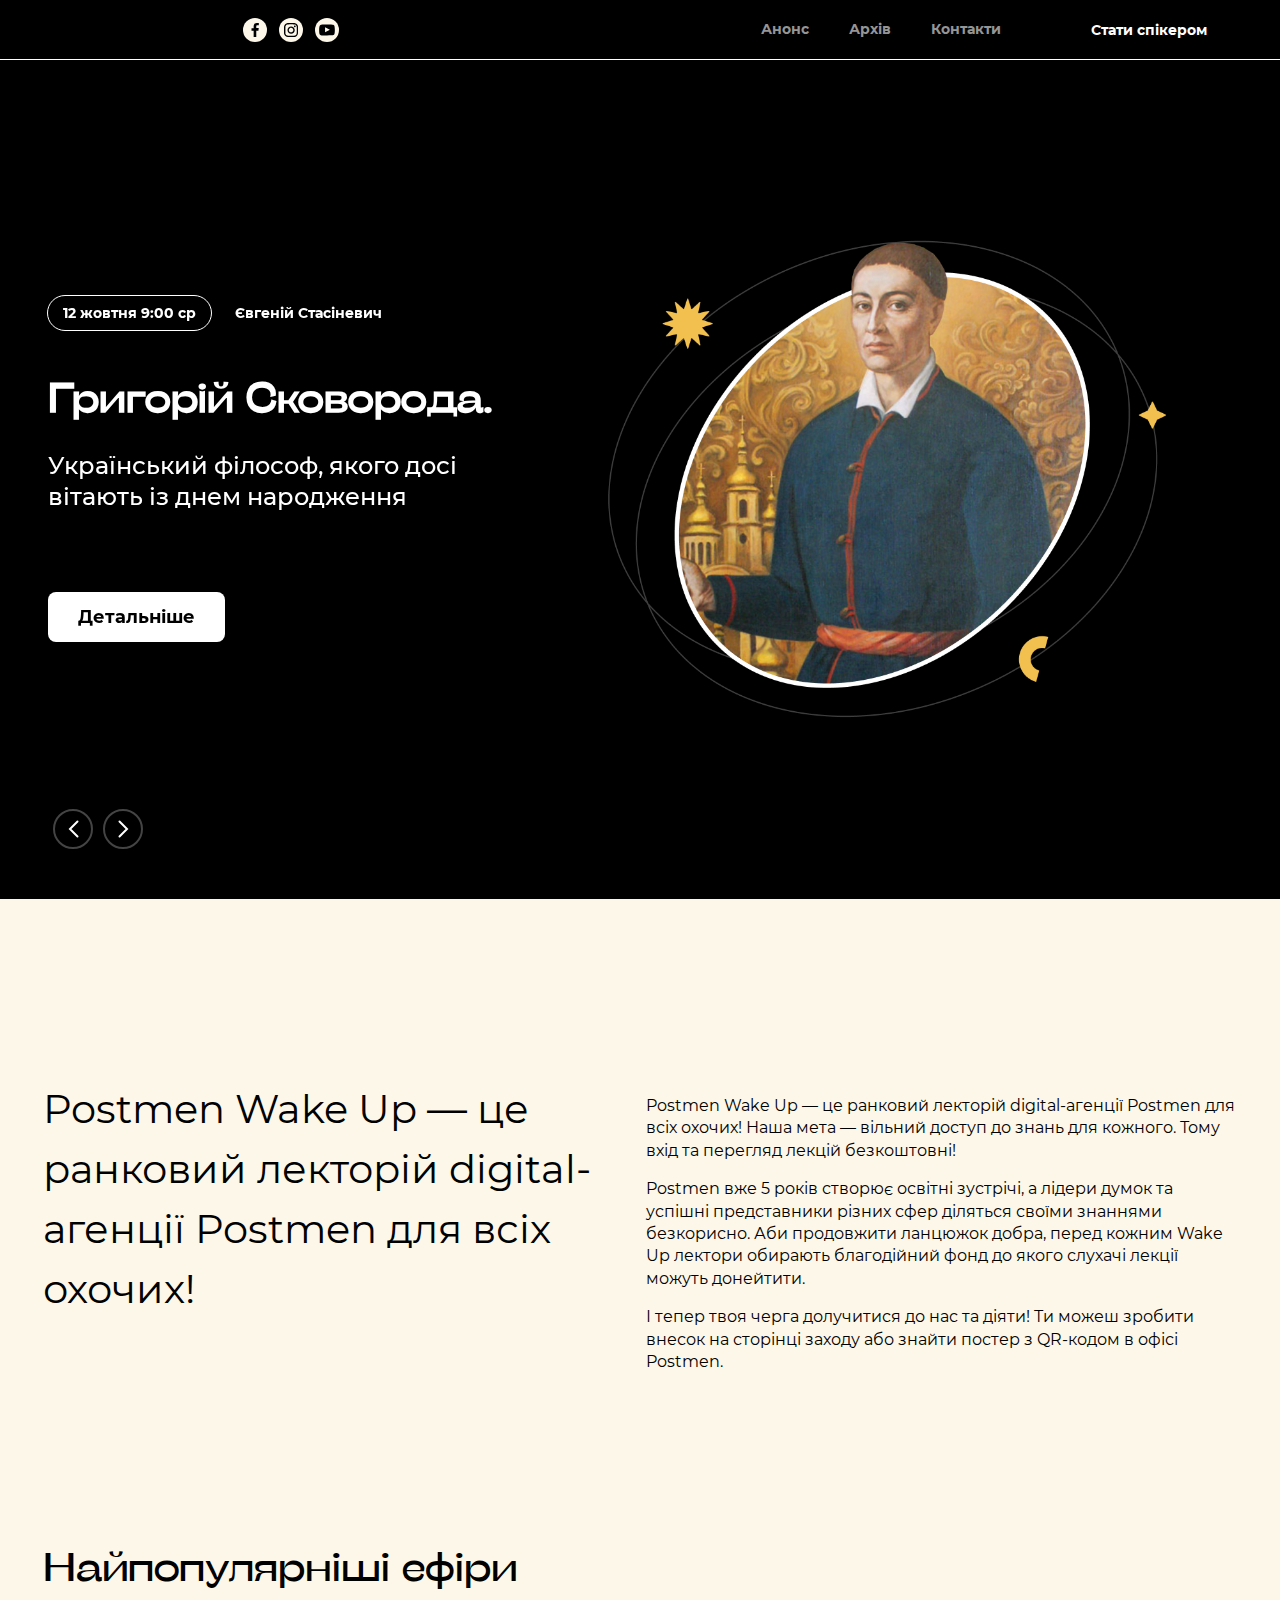
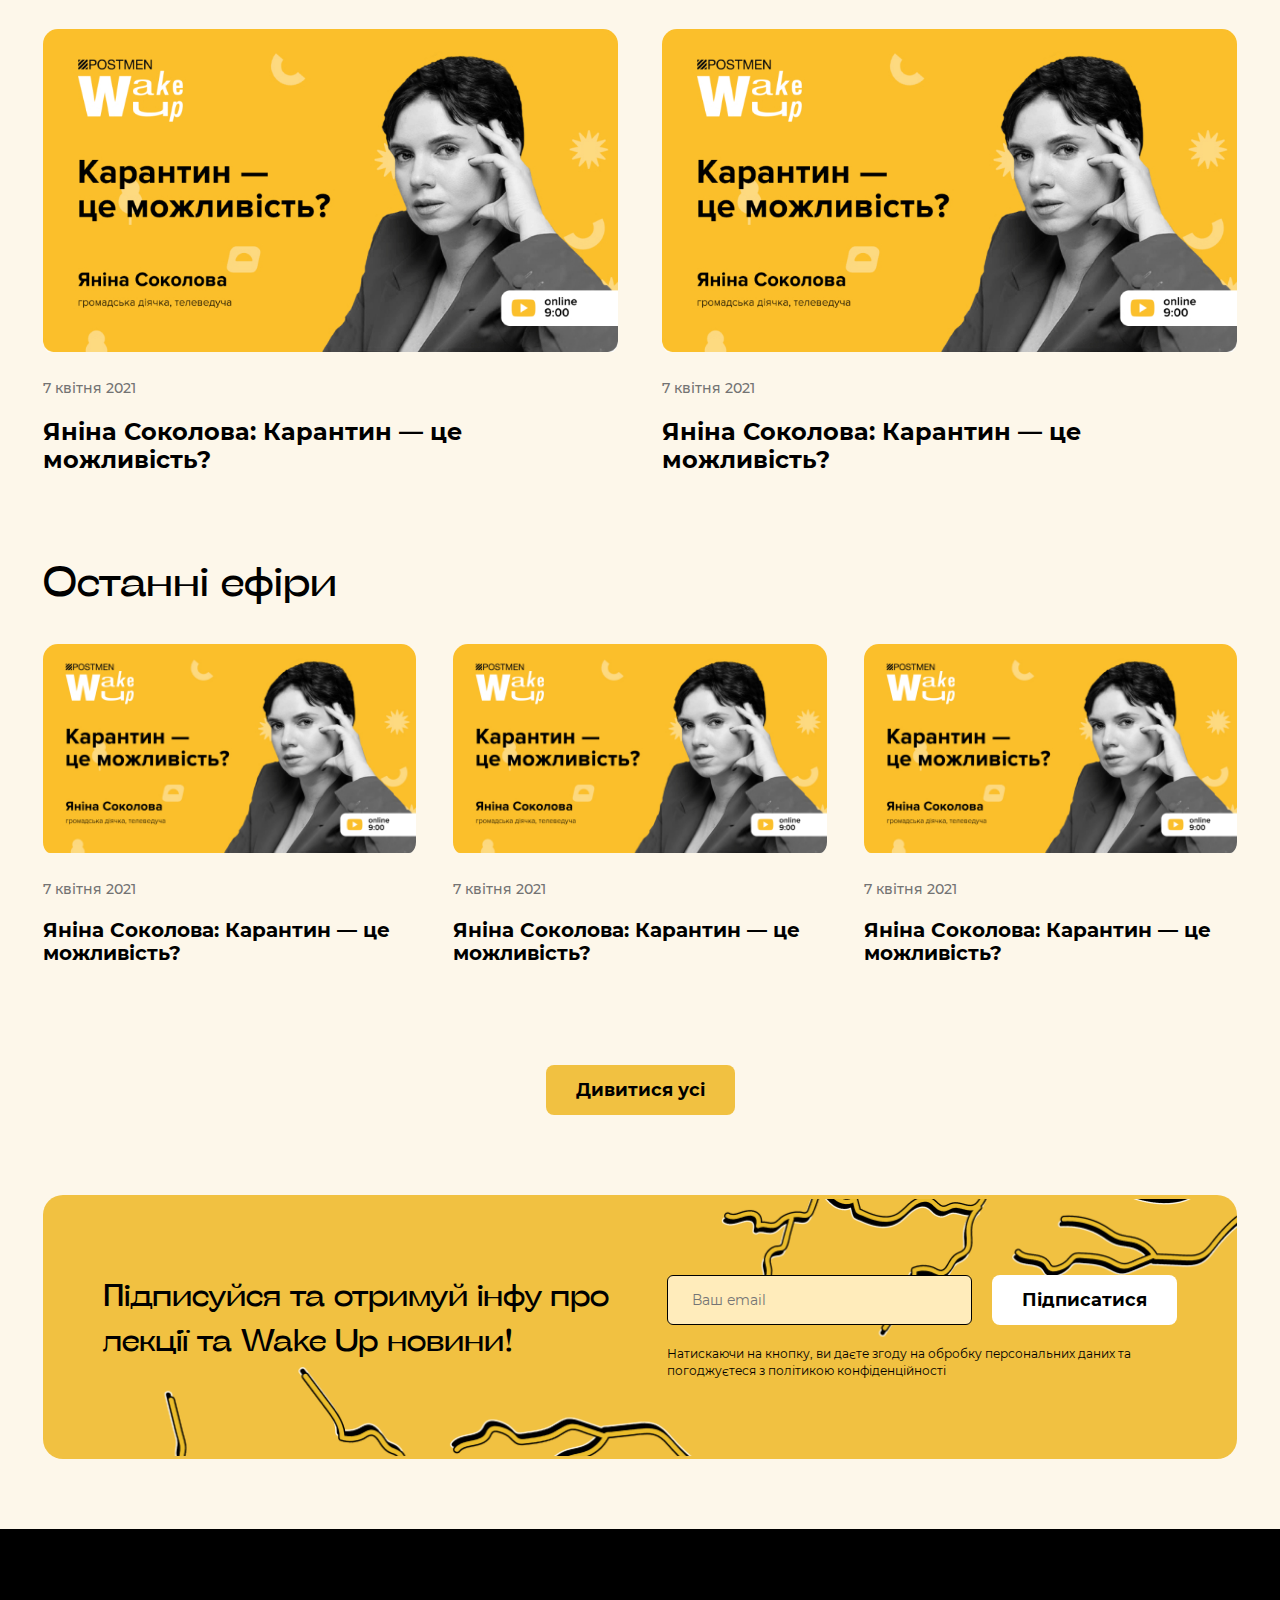
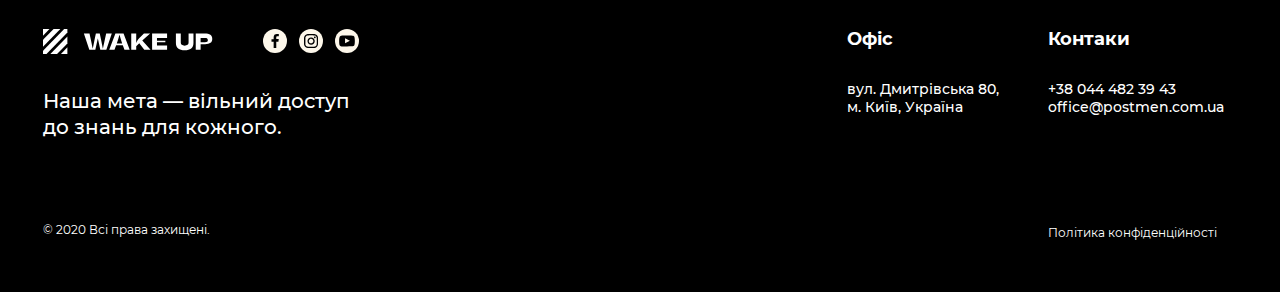
==== index.html @ 2863bb9a "old version" ====
<!DOCTYPE html>
<html lang="uk">
<head>
    <meta charset="UTF-8">
    <title>Wake Up</title>
    <meta name="viewport" content="width=device-width, initial-scale=1">
    <link rel="icon" type="image/x-icon" href="images/favicon.svg">
    <link rel="stylesheet" type="text/css" href="style/styles.css">
</head>
<body>

<header class="header">
    <div class="container u-height-100">
        <div class="row u-height-100">
            <div class="col-6 d-flex u-height-100 align-items-center">
                <a href="index.html" class="brand-name">
                    <img src="images/logo-dark.svg" alt="Logo">
                </a>
                <div class="social d-xl-flex d-none">
                    <a href="" class="social_link">
                        <svg width="8" height="14" viewBox="0 0 8 14" fill="none" xmlns="http://www.w3.org/2000/svg">
                            <path fill-rule="evenodd" clip-rule="evenodd" d="M6.33481 2.33935H7.81367V0.0717564C7.58064 0.0717564 7.33864 0.0179791 7.09664 5.34113e-05H5.76118C5.08882 -0.00378772 4.43161 0.199636 3.87899 0.582638C3.57296 0.80424 3.31453 1.08501 3.11901 1.40832C2.92348 1.73163 2.79484 2.0909 2.74071 2.46483C2.69017 2.78509 2.6632 3.10862 2.66004 3.43282V5.14472H0.5V7.66328H2.65108V14H5.27719V7.65431H7.41931L7.75093 5.11783H5.25926V3.32527C5.30408 2.58135 5.74326 2.35728 6.33481 2.33935Z" fill="white"/>
                        </svg>
                    </a>
                    <a href="" class="social_link">
                        <svg width="14" height="14" viewBox="0 0 14 14" fill="none" xmlns="http://www.w3.org/2000/svg">
                            <path d="M3.72717 0H10.4258C10.5747 0.0744292 10.7979 0.0744291 10.9468 0.148858C11.6 0.254722 12.2108 0.540668 12.7104 0.97456C13.21 1.40845 13.5787 1.97309 13.7751 2.60502C13.885 2.96918 13.9598 3.34304 13.9984 3.72146V10.2712C13.892 11.1013 13.5855 11.8931 13.1053 12.5785C12.6933 13.0559 12.1768 13.4318 11.5959 13.677C11.015 13.9223 10.3854 14.0303 9.75594 13.9927H4.17375C3.17755 14.041 2.19806 13.7234 1.41987 13.0995C0.946647 12.6907 0.573204 12.179 0.328099 11.6037C0.082994 11.0283 -0.02728 10.4045 0.00571072 9.78V4.56995C-0.00658486 4.19626 0.0183477 3.82227 0.0801399 3.45352C0.155298 2.69046 0.469041 1.9705 0.976781 1.39595C1.48452 0.821402 2.16043 0.421494 2.90845 0.253059L3.72717 0ZM1.41987 7.07077V9.97351C1.38813 10.3432 1.43758 10.7153 1.56476 11.0638C1.69193 11.4123 1.89375 11.7288 2.15609 11.9912C2.41843 12.2535 2.73494 12.4553 3.08347 12.5825C3.43199 12.7097 3.8041 12.7591 4.17375 12.7274C6.10891 12.8018 8.04406 12.8018 9.97922 12.7274C11.6911 12.7274 12.6587 11.6854 12.7331 9.97351C12.8075 8.03835 12.8075 6.1032 12.7331 4.16804C12.7524 3.80131 12.6944 3.43463 12.5628 3.09178C12.4312 2.74893 12.229 2.43756 11.9694 2.17789C11.7097 1.91822 11.3983 1.71604 11.0555 1.58447C10.7126 1.4529 10.3459 1.39487 9.97922 1.41416C8.04406 1.33973 6.10891 1.33973 4.17375 1.41416C3.8041 1.38242 3.43199 1.43187 3.08347 1.55905C2.73494 1.68622 2.41843 1.88804 2.15609 2.15038C1.89375 2.41272 1.69193 2.72923 1.56476 3.07776C1.43758 3.42628 1.38813 3.79839 1.41987 4.16804V7.07077Z" fill="white"/>
                            <path d="M3.45898 7.10016C3.46095 6.13351 3.84582 5.20701 4.52935 4.52349C5.21287 3.83996 6.13937 3.45509 7.10601 3.45312C8.0673 3.47217 8.98392 3.86252 9.66379 4.54238C10.3437 5.22225 10.734 6.13887 10.753 7.10016C10.7511 8.0668 10.3662 8.9933 9.68268 9.67682C8.99916 10.3603 8.07266 10.7452 7.10601 10.7472C6.14473 10.7281 5.22811 10.3378 4.54824 9.65793C3.86838 8.97806 3.47803 8.06144 3.45898 7.10016ZM7.10601 4.79285C6.65395 4.7855 6.20998 4.9133 5.83102 5.15989C5.45206 5.40647 5.15535 5.7606 4.97894 6.17689C4.80253 6.59318 4.75444 7.05266 4.84085 7.49646C4.92725 7.94025 5.1442 8.34814 5.4639 8.66784C5.78361 8.98754 6.19149 9.20449 6.63528 9.29089C7.07908 9.3773 7.53856 9.32921 7.95485 9.1528C8.37114 8.97639 8.72527 8.67969 8.97185 8.30072C9.21844 7.92176 9.34624 7.47779 9.33889 7.02573C9.33889 6.43353 9.10364 5.86559 8.6849 5.44684C8.26615 5.0281 7.69821 4.79285 7.10601 4.79285Z" fill="white"/>
                            <path d="M9.93461 3.30457C9.93046 3.18616 9.95071 3.06816 9.99413 2.95792C10.0375 2.84768 10.1032 2.74755 10.187 2.66377C10.2707 2.57999 10.3709 2.51435 10.4811 2.47093C10.5914 2.42752 10.7094 2.40726 10.8278 2.41142C11.0595 2.42709 11.2777 2.52623 11.4419 2.69045C11.6061 2.85467 11.7052 3.07285 11.7209 3.30457C11.7209 3.54145 11.6268 3.76863 11.4593 3.93612C11.2918 4.10362 11.0646 4.19772 10.8278 4.19772C10.5909 4.19772 10.3637 4.10362 10.1962 3.93612C10.0287 3.76863 9.93461 3.54145 9.93461 3.30457Z" fill="white"/>
                        </svg>
                    </a>
                    <a href="" class="social_link">
                        <svg width="16" height="12" viewBox="0 0 16 12" fill="none" xmlns="http://www.w3.org/2000/svg">
                            <path fill-rule="evenodd" clip-rule="evenodd" d="M1.75881 11.1748C1.47894 11.09 1.22357 10.9391 1.01426 10.7349C0.804945 10.5306 0.647835 10.279 0.556183 10.0013C0.0324556 8.56591 -0.122723 2.57215 0.885936 1.38891C1.22164 1.004 1.6956 0.767014 2.20495 0.729402C4.91088 0.438442 13.2711 0.477237 14.2313 0.826389C14.5013 0.914002 14.7481 1.0616 14.953 1.25811C15.1579 1.45463 15.3157 1.69497 15.4145 1.96113C15.9867 3.44502 16.0061 8.83747 15.3369 10.2632C15.1594 10.6343 14.8622 10.9349 14.4931 11.1167C13.4845 11.621 3.09723 11.6113 1.75881 11.1748ZM6.05532 8.36224L10.9046 5.84059L6.05532 3.29954V8.36224Z" fill="white"/>
                        </svg>
                    </a>
                </div>
            </div>
            <div class="col-6 d-flex justify-content-end u-height-100 align-items-center">
                <nav class="header-navigation d-xl-flex d-none">
                    <a class="header-navigation_link" href="announcement.html">Анонс</a>
                    <a class="header-navigation_link" href="archive.html">Архів</a>
                    <a class="header-navigation_link" href="contacts.html">Контакти</a>
                </nav>
                <button type="button" class="burger-button d-xl-none">
                    <span></span>
                    <span></span>
                    <span></span>
                </button>

                <button class="header-button button is-dark is-small" type="button">Стати спікером</button>
            </div>
        </div>
    </div>


    <div class="burger">
        <div class="burger-menu">
            <nav class="burger-nav">
                <a class="burger-nav-item" href="">Про проєкт</a>
                <a class="burger-nav-item" href="announcement.html">Анонс</a>
                <a class="burger-nav-item" href="archive.html">Архів</a>
                <a class="burger-nav-item" href="contacts.html">Контакти</a>
            </nav>
            <div class="social">
                <a href="" class="social_link">
                    <svg width="8" height="14" viewBox="0 0 8 14" fill="none" xmlns="http://www.w3.org/2000/svg">
                        <path fill-rule="evenodd" clip-rule="evenodd" d="M6.33481 2.33935H7.81367V0.0717564C7.58064 0.0717564 7.33864 0.0179791 7.09664 5.34113e-05H5.76118C5.08882 -0.00378772 4.43161 0.199636 3.87899 0.582638C3.57296 0.80424 3.31453 1.08501 3.11901 1.40832C2.92348 1.73163 2.79484 2.0909 2.74071 2.46483C2.69017 2.78509 2.6632 3.10862 2.66004 3.43282V5.14472H0.5V7.66328H2.65108V14H5.27719V7.65431H7.41931L7.75093 5.11783H5.25926V3.32527C5.30408 2.58135 5.74326 2.35728 6.33481 2.33935Z" fill="white"/>
                    </svg>
                </a>
                <a href="" class="social_link">
                    <svg width="14" height="14" viewBox="0 0 14 14" fill="none" xmlns="http://www.w3.org/2000/svg">
                        <path d="M3.72717 0H10.4258C10.5747 0.0744292 10.7979 0.0744291 10.9468 0.148858C11.6 0.254722 12.2108 0.540668 12.7104 0.97456C13.21 1.40845 13.5787 1.97309 13.7751 2.60502C13.885 2.96918 13.9598 3.34304 13.9984 3.72146V10.2712C13.892 11.1013 13.5855 11.8931 13.1053 12.5785C12.6933 13.0559 12.1768 13.4318 11.5959 13.677C11.015 13.9223 10.3854 14.0303 9.75594 13.9927H4.17375C3.17755 14.041 2.19806 13.7234 1.41987 13.0995C0.946647 12.6907 0.573204 12.179 0.328099 11.6037C0.082994 11.0283 -0.02728 10.4045 0.00571072 9.78V4.56995C-0.00658486 4.19626 0.0183477 3.82227 0.0801399 3.45352C0.155298 2.69046 0.469041 1.9705 0.976781 1.39595C1.48452 0.821402 2.16043 0.421494 2.90845 0.253059L3.72717 0ZM1.41987 7.07077V9.97351C1.38813 10.3432 1.43758 10.7153 1.56476 11.0638C1.69193 11.4123 1.89375 11.7288 2.15609 11.9912C2.41843 12.2535 2.73494 12.4553 3.08347 12.5825C3.43199 12.7097 3.8041 12.7591 4.17375 12.7274C6.10891 12.8018 8.04406 12.8018 9.97922 12.7274C11.6911 12.7274 12.6587 11.6854 12.7331 9.97351C12.8075 8.03835 12.8075 6.1032 12.7331 4.16804C12.7524 3.80131 12.6944 3.43463 12.5628 3.09178C12.4312 2.74893 12.229 2.43756 11.9694 2.17789C11.7097 1.91822 11.3983 1.71604 11.0555 1.58447C10.7126 1.4529 10.3459 1.39487 9.97922 1.41416C8.04406 1.33973 6.10891 1.33973 4.17375 1.41416C3.8041 1.38242 3.43199 1.43187 3.08347 1.55905C2.73494 1.68622 2.41843 1.88804 2.15609 2.15038C1.89375 2.41272 1.69193 2.72923 1.56476 3.07776C1.43758 3.42628 1.38813 3.79839 1.41987 4.16804V7.07077Z" fill="white"/>
                        <path d="M3.45898 7.10016C3.46095 6.13351 3.84582 5.20701 4.52935 4.52349C5.21287 3.83996 6.13937 3.45509 7.10601 3.45312C8.0673 3.47217 8.98392 3.86252 9.66379 4.54238C10.3437 5.22225 10.734 6.13887 10.753 7.10016C10.7511 8.0668 10.3662 8.9933 9.68268 9.67682C8.99916 10.3603 8.07266 10.7452 7.10601 10.7472C6.14473 10.7281 5.22811 10.3378 4.54824 9.65793C3.86838 8.97806 3.47803 8.06144 3.45898 7.10016ZM7.10601 4.79285C6.65395 4.7855 6.20998 4.9133 5.83102 5.15989C5.45206 5.40647 5.15535 5.7606 4.97894 6.17689C4.80253 6.59318 4.75444 7.05266 4.84085 7.49646C4.92725 7.94025 5.1442 8.34814 5.4639 8.66784C5.78361 8.98754 6.19149 9.20449 6.63528 9.29089C7.07908 9.3773 7.53856 9.32921 7.95485 9.1528C8.37114 8.97639 8.72527 8.67969 8.97185 8.30072C9.21844 7.92176 9.34624 7.47779 9.33889 7.02573C9.33889 6.43353 9.10364 5.86559 8.6849 5.44684C8.26615 5.0281 7.69821 4.79285 7.10601 4.79285Z" fill="white"/>
                        <path d="M9.93461 3.30457C9.93046 3.18616 9.95071 3.06816 9.99413 2.95792C10.0375 2.84768 10.1032 2.74755 10.187 2.66377C10.2707 2.57999 10.3709 2.51435 10.4811 2.47093C10.5914 2.42752 10.7094 2.40726 10.8278 2.41142C11.0595 2.42709 11.2777 2.52623 11.4419 2.69045C11.6061 2.85467 11.7052 3.07285 11.7209 3.30457C11.7209 3.54145 11.6268 3.76863 11.4593 3.93612C11.2918 4.10362 11.0646 4.19772 10.8278 4.19772C10.5909 4.19772 10.3637 4.10362 10.1962 3.93612C10.0287 3.76863 9.93461 3.54145 9.93461 3.30457Z" fill="white"/>
                    </svg>
                </a>
                <a href="" class="social_link">
                    <svg width="16" height="12" viewBox="0 0 16 12" fill="none" xmlns="http://www.w3.org/2000/svg">
                        <path fill-rule="evenodd" clip-rule="evenodd" d="M1.75881 11.1748C1.47894 11.09 1.22357 10.9391 1.01426 10.7349C0.804945 10.5306 0.647835 10.279 0.556183 10.0013C0.0324556 8.56591 -0.122723 2.57215 0.885936 1.38891C1.22164 1.004 1.6956 0.767014 2.20495 0.729402C4.91088 0.438442 13.2711 0.477237 14.2313 0.826389C14.5013 0.914002 14.7481 1.0616 14.953 1.25811C15.1579 1.45463 15.3157 1.69497 15.4145 1.96113C15.9867 3.44502 16.0061 8.83747 15.3369 10.2632C15.1594 10.6343 14.8622 10.9349 14.4931 11.1167C13.4845 11.621 3.09723 11.6113 1.75881 11.1748ZM6.05532 8.36224L10.9046 5.84059L6.05532 3.29954V8.36224Z" fill="white"/>
                    </svg>
                </a>
            </div>
        </div>
    </div>

</header>

<div class="after-header">
    <div class="hero-block container">

        <div class="slider-hero-block">

            <div>
                <div class="hero-block-slide">
                    <div class="hero-block_info ">
                        <div>
                            <span class="label">12 жовтня 9:00 ср</span>
                            <b class="hero-block_info_b">Євгеній Стасіневич</b>
                        </div>
                        <h1 class="hero-block_info_h1 u-h1">Григорій Сковорода.</h1>
                        <p class="hero-block_info_p">Український філософ, якого досі вітають із днем народження</p>
                        <button class="button is-on-dark-bg" type="button">Детальніше</button>
                    </div>
                    <div class="hero-block_img">
                        <img class="u-img-fluid" src="images/hero-block-img.png" alt="Григорій Сковорода">
                    </div>
                </div>
            </div>

            <div>
                <div class="hero-block-slide">
                    <div class="hero-block_info ">
                        <div>
                            <span class="label">12 жовтня 9:00 ср</span>
                            <b class="hero-block_info_b">Євгеній Стасіневич</b>
                        </div>
                        <h1 class="hero-block_info_h1 u-h1">Григорій Сковорода.</h1>
                        <p class="hero-block_info_p">Український філософ, якого досі вітають із днем народження</p>
                        <button class="button is-on-dark-bg" type="button">Детальніше</button>
                    </div>
                    <div class="hero-block_img">
                        <img class="u-img-fluid" src="images/card-img.jpg" alt="Григорій Сковорода">
                    </div>
                </div>
            </div>

        </div>

    </div>
</div>

<main>
    <div class="container container-index-about">
        <div class="row">
            <div class="col-lg-6 col-12 container-index-about-img">
                <p class="u-h1">Postmen Wake Up —
                    це ранковий лекторій digital-агенції Postmen для всіх охочих! </p>
<!--                <img class="u-img-fluid" src="images/postmen-wake-up.png" alt="Postmen Wake Up">-->
            </div>
            <div class="col-lg-6 col-12">
                <p>
                    Postmen Wake Up — це ранковий лекторій digital-агенції Postmen для всіх охочих!
                    Наша мета — вільний доступ до знань для кожного. Тому вхід та перегляд лекцій безкоштовні!
                </p>

                <p>
                    Postmen вже 5 років створює освітні зустрічі, а лідери думок та успішні представники різних сфер
                    діляться своїми знаннями безкорисно. Аби продовжити ланцюжок добра,
                    перед кожним Wake Up лектори обирають благодійний фонд до якого слухачі лекції можуть донейтити.
                </p>

                <p>
                    І тепер твоя черга долучитися до нас та діяти!
                    Ти можеш зробити внесок на сторінці заходу або знайти постер з QR-кодом в офісі Postmen.
                </p>
            </div>
        </div>
    </div>

    <section class="container container-popular">
        <div class="title-main u-h1">Найпопулярніші ефіри</div>
        <div class="card-container is-big">
            <a href="lecture.html" class="card">
                <div class="card_image">
                    <img class="u-img-fluid" src="images/card-img.jpg" alt="card image">
                </div>
                <div class="card_time">
                    7 квітня 2021
                </div>
                <div class="card_title">
                    Яніна Соколова: Карантин — це можливість?
                </div>
            </a>

            <a href="lecture.html" class="card">
                <div class="card_image">
                    <img class="u-img-fluid" src="images/card-img.jpg" alt="card image">
                </div>
                <div class="card_time">
                    7 квітня 2021
                </div>
                <div class="card_title">
                    Яніна Соколова: Карантин — це можливість?
                </div>
            </a>
        </div>
    </section>

    <section class="container container-cards">
        <div class="title-main u-h1">Останні ефіри</div>
        <div class="card-container">
            <a  href="lecture.html" class="card">
                <div class="card_image">
                    <img class="u-img-fluid" src="images/card-img.jpg" alt="card image">
                </div>
                <div class="card_time">
                    7 квітня 2021
                </div>
                <div class="card_title">
                    Яніна Соколова: Карантин — це можливість?
                </div>
            </a>
            <a  href="lecture.html" class="card">
                <div class="card_image">
                    <img class="u-img-fluid" src="images/card-img.jpg" alt="card image">
                </div>
                <div class="card_time">
                    7 квітня 2021
                </div>
                <div class="card_title">
                    Яніна Соколова: Карантин — це можливість?
                </div>
            </a>
            <a  href="lecture.html" class="card">
                <div class="card_image">
                    <img class="u-img-fluid" src="images/card-img.jpg" alt="card image">
                </div>
                <div class="card_time">
                    7 квітня 2021
                </div>
                <div class="card_title">
                    Яніна Соколова: Карантин — це можливість?
                </div>
            </a>
        </div>
        <div class="u-text-center">
            <button class="button" type="button">Дивитися усі</button>
        </div>
    </section>

    <section class="container">
        <div class="subscribe-section">
            <div class="subscribe-title u-h2">
                Підписуйся та отримуй інфу про лекції та Wake Up новини!
            </div>
            <form class="subscribe-form subscribe-form-step-one is-active" action="">
                <input class="form-control" type="email" placeholder="Ваш email">
                <button class="button is-on-dark-bg" type="submit" onclick="subscribeForm()">Підписатися</button>
                <p class="subscribe-form_text">Натискаючи на кнопку, ви даєте згоду на обробку персональних даних
                    та погоджуєтеся з політикою конфіденційності</p>
            </form>
            <div class="subscribe-form-step-two">
                <div class="subscribe-form-circle-approve">
                    <img src="images/check.svg" alt="check mark">
                </div>
                Дякую. Підписка оформлена
            </div>
        </div>
    </section>

</main>

<footer class="footer">
    <div class="container">
        <div class="row">
            <div class="col-xl-8 col-lg-6 col-md-4 col-12">
                <div class="d-flex justify-content-between justify-content-lg-start">
                    <a href="index.html" class="brand-name">
                        <img src="images/logo.svg" alt="Logo">
                    </a>
                    <div class="social d-flex d-md-none d-lg-flex">
                        <a href="" class="social_link">
                            <svg width="8" height="14" viewBox="0 0 8 14" fill="none" xmlns="http://www.w3.org/2000/svg">
                                <path fill-rule="evenodd" clip-rule="evenodd" d="M6.33481 2.33935H7.81367V0.0717564C7.58064 0.0717564 7.33864 0.0179791 7.09664 5.34113e-05H5.76118C5.08882 -0.00378772 4.43161 0.199636 3.87899 0.582638C3.57296 0.80424 3.31453 1.08501 3.11901 1.40832C2.92348 1.73163 2.79484 2.0909 2.74071 2.46483C2.69017 2.78509 2.6632 3.10862 2.66004 3.43282V5.14472H0.5V7.66328H2.65108V14H5.27719V7.65431H7.41931L7.75093 5.11783H5.25926V3.32527C5.30408 2.58135 5.74326 2.35728 6.33481 2.33935Z" fill="white"/>
                            </svg>
                        </a>
                        <a href="" class="social_link">
                            <svg width="14" height="14" viewBox="0 0 14 14" fill="none" xmlns="http://www.w3.org/2000/svg">
                                <path d="M3.72717 0H10.4258C10.5747 0.0744292 10.7979 0.0744291 10.9468 0.148858C11.6 0.254722 12.2108 0.540668 12.7104 0.97456C13.21 1.40845 13.5787 1.97309 13.7751 2.60502C13.885 2.96918 13.9598 3.34304 13.9984 3.72146V10.2712C13.892 11.1013 13.5855 11.8931 13.1053 12.5785C12.6933 13.0559 12.1768 13.4318 11.5959 13.677C11.015 13.9223 10.3854 14.0303 9.75594 13.9927H4.17375C3.17755 14.041 2.19806 13.7234 1.41987 13.0995C0.946647 12.6907 0.573204 12.179 0.328099 11.6037C0.082994 11.0283 -0.02728 10.4045 0.00571072 9.78V4.56995C-0.00658486 4.19626 0.0183477 3.82227 0.0801399 3.45352C0.155298 2.69046 0.469041 1.9705 0.976781 1.39595C1.48452 0.821402 2.16043 0.421494 2.90845 0.253059L3.72717 0ZM1.41987 7.07077V9.97351C1.38813 10.3432 1.43758 10.7153 1.56476 11.0638C1.69193 11.4123 1.89375 11.7288 2.15609 11.9912C2.41843 12.2535 2.73494 12.4553 3.08347 12.5825C3.43199 12.7097 3.8041 12.7591 4.17375 12.7274C6.10891 12.8018 8.04406 12.8018 9.97922 12.7274C11.6911 12.7274 12.6587 11.6854 12.7331 9.97351C12.8075 8.03835 12.8075 6.1032 12.7331 4.16804C12.7524 3.80131 12.6944 3.43463 12.5628 3.09178C12.4312 2.74893 12.229 2.43756 11.9694 2.17789C11.7097 1.91822 11.3983 1.71604 11.0555 1.58447C10.7126 1.4529 10.3459 1.39487 9.97922 1.41416C8.04406 1.33973 6.10891 1.33973 4.17375 1.41416C3.8041 1.38242 3.43199 1.43187 3.08347 1.55905C2.73494 1.68622 2.41843 1.88804 2.15609 2.15038C1.89375 2.41272 1.69193 2.72923 1.56476 3.07776C1.43758 3.42628 1.38813 3.79839 1.41987 4.16804V7.07077Z" fill="white"/>
                                <path d="M3.45898 7.10016C3.46095 6.13351 3.84582 5.20701 4.52935 4.52349C5.21287 3.83996 6.13937 3.45509 7.10601 3.45312C8.0673 3.47217 8.98392 3.86252 9.66379 4.54238C10.3437 5.22225 10.734 6.13887 10.753 7.10016C10.7511 8.0668 10.3662 8.9933 9.68268 9.67682C8.99916 10.3603 8.07266 10.7452 7.10601 10.7472C6.14473 10.7281 5.22811 10.3378 4.54824 9.65793C3.86838 8.97806 3.47803 8.06144 3.45898 7.10016ZM7.10601 4.79285C6.65395 4.7855 6.20998 4.9133 5.83102 5.15989C5.45206 5.40647 5.15535 5.7606 4.97894 6.17689C4.80253 6.59318 4.75444 7.05266 4.84085 7.49646C4.92725 7.94025 5.1442 8.34814 5.4639 8.66784C5.78361 8.98754 6.19149 9.20449 6.63528 9.29089C7.07908 9.3773 7.53856 9.32921 7.95485 9.1528C8.37114 8.97639 8.72527 8.67969 8.97185 8.30072C9.21844 7.92176 9.34624 7.47779 9.33889 7.02573C9.33889 6.43353 9.10364 5.86559 8.6849 5.44684C8.26615 5.0281 7.69821 4.79285 7.10601 4.79285Z" fill="white"/>
                                <path d="M9.93461 3.30457C9.93046 3.18616 9.95071 3.06816 9.99413 2.95792C10.0375 2.84768 10.1032 2.74755 10.187 2.66377C10.2707 2.57999 10.3709 2.51435 10.4811 2.47093C10.5914 2.42752 10.7094 2.40726 10.8278 2.41142C11.0595 2.42709 11.2777 2.52623 11.4419 2.69045C11.6061 2.85467 11.7052 3.07285 11.7209 3.30457C11.7209 3.54145 11.6268 3.76863 11.4593 3.93612C11.2918 4.10362 11.0646 4.19772 10.8278 4.19772C10.5909 4.19772 10.3637 4.10362 10.1962 3.93612C10.0287 3.76863 9.93461 3.54145 9.93461 3.30457Z" fill="white"/>
                            </svg>
                        </a>
                        <a href="" class="social_link">
                            <svg width="16" height="12" viewBox="0 0 16 12" fill="none" xmlns="http://www.w3.org/2000/svg">
                                <path fill-rule="evenodd" clip-rule="evenodd" d="M1.75881 11.1748C1.47894 11.09 1.22357 10.9391 1.01426 10.7349C0.804945 10.5306 0.647835 10.279 0.556183 10.0013C0.0324556 8.56591 -0.122723 2.57215 0.885936 1.38891C1.22164 1.004 1.6956 0.767014 2.20495 0.729402C4.91088 0.438442 13.2711 0.477237 14.2313 0.826389C14.5013 0.914002 14.7481 1.0616 14.953 1.25811C15.1579 1.45463 15.3157 1.69497 15.4145 1.96113C15.9867 3.44502 16.0061 8.83747 15.3369 10.2632C15.1594 10.6343 14.8622 10.9349 14.4931 11.1167C13.4845 11.621 3.09723 11.6113 1.75881 11.1748ZM6.05532 8.36224L10.9046 5.84059L6.05532 3.29954V8.36224Z" fill="white"/>
                            </svg>
                        </a>
                    </div>
                </div>
                <div class="footer-tagline">Наша мета — вільний доступ <br> до знань для кожного.</div>
            </div>
            <div class="col-xl-2 col-lg-3 col-md-4 col-6">
                <div class="footer-title">Офіс</div>
                <div class="footer-info">вул. Дмитрівська 80, <br> м. Київ, Україна</div>
            </div>
            <div class="col-xl-2 col-lg-3 col-md-4 col-6">
                <div class="footer-title">Контаки</div>
                <div class="footer-info">
                    <a class="footer-link" href="tel:+380444823943">+38 044 482 39 43</a> <br>
                    <a class="footer-link" href="mailto:office@postmen.com.ua">office@postmen.com.ua</a>
                </div>
            </div>
        </div>

        <div class="row footer-copytext">
            <div class="social  col-md-4 d-none d-md-flex d-lg-none">
                <a href="" class="social_link">
                    <svg width="8" height="14" viewBox="0 0 8 14" fill="none" xmlns="http://www.w3.org/2000/svg">
                        <path fill-rule="evenodd" clip-rule="evenodd" d="M6.33481 2.33935H7.81367V0.0717564C7.58064 0.0717564 7.33864 0.0179791 7.09664 5.34113e-05H5.76118C5.08882 -0.00378772 4.43161 0.199636 3.87899 0.582638C3.57296 0.80424 3.31453 1.08501 3.11901 1.40832C2.92348 1.73163 2.79484 2.0909 2.74071 2.46483C2.69017 2.78509 2.6632 3.10862 2.66004 3.43282V5.14472H0.5V7.66328H2.65108V14H5.27719V7.65431H7.41931L7.75093 5.11783H5.25926V3.32527C5.30408 2.58135 5.74326 2.35728 6.33481 2.33935Z" fill="white"/>
                    </svg>
                </a>
                <a href="" class="social_link">
                    <svg width="14" height="14" viewBox="0 0 14 14" fill="none" xmlns="http://www.w3.org/2000/svg">
                        <path d="M3.72717 0H10.4258C10.5747 0.0744292 10.7979 0.0744291 10.9468 0.148858C11.6 0.254722 12.2108 0.540668 12.7104 0.97456C13.21 1.40845 13.5787 1.97309 13.7751 2.60502C13.885 2.96918 13.9598 3.34304 13.9984 3.72146V10.2712C13.892 11.1013 13.5855 11.8931 13.1053 12.5785C12.6933 13.0559 12.1768 13.4318 11.5959 13.677C11.015 13.9223 10.3854 14.0303 9.75594 13.9927H4.17375C3.17755 14.041 2.19806 13.7234 1.41987 13.0995C0.946647 12.6907 0.573204 12.179 0.328099 11.6037C0.082994 11.0283 -0.02728 10.4045 0.00571072 9.78V4.56995C-0.00658486 4.19626 0.0183477 3.82227 0.0801399 3.45352C0.155298 2.69046 0.469041 1.9705 0.976781 1.39595C1.48452 0.821402 2.16043 0.421494 2.90845 0.253059L3.72717 0ZM1.41987 7.07077V9.97351C1.38813 10.3432 1.43758 10.7153 1.56476 11.0638C1.69193 11.4123 1.89375 11.7288 2.15609 11.9912C2.41843 12.2535 2.73494 12.4553 3.08347 12.5825C3.43199 12.7097 3.8041 12.7591 4.17375 12.7274C6.10891 12.8018 8.04406 12.8018 9.97922 12.7274C11.6911 12.7274 12.6587 11.6854 12.7331 9.97351C12.8075 8.03835 12.8075 6.1032 12.7331 4.16804C12.7524 3.80131 12.6944 3.43463 12.5628 3.09178C12.4312 2.74893 12.229 2.43756 11.9694 2.17789C11.7097 1.91822 11.3983 1.71604 11.0555 1.58447C10.7126 1.4529 10.3459 1.39487 9.97922 1.41416C8.04406 1.33973 6.10891 1.33973 4.17375 1.41416C3.8041 1.38242 3.43199 1.43187 3.08347 1.55905C2.73494 1.68622 2.41843 1.88804 2.15609 2.15038C1.89375 2.41272 1.69193 2.72923 1.56476 3.07776C1.43758 3.42628 1.38813 3.79839 1.41987 4.16804V7.07077Z" fill="white"/>
                        <path d="M3.45898 7.10016C3.46095 6.13351 3.84582 5.20701 4.52935 4.52349C5.21287 3.83996 6.13937 3.45509 7.10601 3.45312C8.0673 3.47217 8.98392 3.86252 9.66379 4.54238C10.3437 5.22225 10.734 6.13887 10.753 7.10016C10.7511 8.0668 10.3662 8.9933 9.68268 9.67682C8.99916 10.3603 8.07266 10.7452 7.10601 10.7472C6.14473 10.7281 5.22811 10.3378 4.54824 9.65793C3.86838 8.97806 3.47803 8.06144 3.45898 7.10016ZM7.10601 4.79285C6.65395 4.7855 6.20998 4.9133 5.83102 5.15989C5.45206 5.40647 5.15535 5.7606 4.97894 6.17689C4.80253 6.59318 4.75444 7.05266 4.84085 7.49646C4.92725 7.94025 5.1442 8.34814 5.4639 8.66784C5.78361 8.98754 6.19149 9.20449 6.63528 9.29089C7.07908 9.3773 7.53856 9.32921 7.95485 9.1528C8.37114 8.97639 8.72527 8.67969 8.97185 8.30072C9.21844 7.92176 9.34624 7.47779 9.33889 7.02573C9.33889 6.43353 9.10364 5.86559 8.6849 5.44684C8.26615 5.0281 7.69821 4.79285 7.10601 4.79285Z" fill="white"/>
                        <path d="M9.93461 3.30457C9.93046 3.18616 9.95071 3.06816 9.99413 2.95792C10.0375 2.84768 10.1032 2.74755 10.187 2.66377C10.2707 2.57999 10.3709 2.51435 10.4811 2.47093C10.5914 2.42752 10.7094 2.40726 10.8278 2.41142C11.0595 2.42709 11.2777 2.52623 11.4419 2.69045C11.6061 2.85467 11.7052 3.07285 11.7209 3.30457C11.7209 3.54145 11.6268 3.76863 11.4593 3.93612C11.2918 4.10362 11.0646 4.19772 10.8278 4.19772C10.5909 4.19772 10.3637 4.10362 10.1962 3.93612C10.0287 3.76863 9.93461 3.54145 9.93461 3.30457Z" fill="white"/>
                    </svg>
                </a>
                <a href="" class="social_link">
                    <svg width="16" height="12" viewBox="0 0 16 12" fill="none" xmlns="http://www.w3.org/2000/svg">
                        <path fill-rule="evenodd" clip-rule="evenodd" d="M1.75881 11.1748C1.47894 11.09 1.22357 10.9391 1.01426 10.7349C0.804945 10.5306 0.647835 10.279 0.556183 10.0013C0.0324556 8.56591 -0.122723 2.57215 0.885936 1.38891C1.22164 1.004 1.6956 0.767014 2.20495 0.729402C4.91088 0.438442 13.2711 0.477237 14.2313 0.826389C14.5013 0.914002 14.7481 1.0616 14.953 1.25811C15.1579 1.45463 15.3157 1.69497 15.4145 1.96113C15.9867 3.44502 16.0061 8.83747 15.3369 10.2632C15.1594 10.6343 14.8622 10.9349 14.4931 11.1167C13.4845 11.621 3.09723 11.6113 1.75881 11.1748ZM6.05532 8.36224L10.9046 5.84059L6.05532 3.29954V8.36224Z" fill="white"/>
                    </svg>
                </a>
            </div>
            <div class="col-xl-10 col-lg-9 col-md-4 col-12 u-font-size-smalled">© 2020 Всі права захищені.</div>
            <div class="col-xl-2 col-lg-3 col-md-4 col-12"><a class="footer-link u-font-size-smalled" href="privacy-policy.html">Політика конфіденційності</a></div>
        </div>
    </div>
</footer>


<div class="modal is-hidden">
    <div class="modal-container">
        <button class="close-modal"><img src="images/close.svg" alt="close icon"></button>
        <div class="step-one is-active">
            <h2 class="u-h2 title-main u-text-center">Стати спікером</h2>
            <form action="" class="modal-form">
                <input type="text" placeholder="Ім’я" class="modal-form-control">
                <input type="tel" placeholder="Телефон" class="modal-form-control">
                <input type="text" placeholder="Запропонуй тему" class="modal-form-control col-all">
                <input type="text" placeholder="Чому ця тема важлива" class="modal-form-control col-all">
                <textarea name="" id="" cols="30" rows="3" placeholder="Ща саме ти розкажеш" class="modal-form-control col-all"></textarea>
                <div class="modal-button-container u-text-center col-all">
                    <button class="modal-button button" onclick="stepForm()">Відправити</button>
                </div>
            </form>
        </div>
        <div class="step-two">
            <div class="circle-approve">
                <img src="images/check.svg" alt="check mark">
            </div>
            <h2 class="u-h1 u-font-family-stinger">Дякую</h2>
            <p class="u-h5">Ваш запит надіслано. <br>
                Найближчим часом з Вам зв'яжуться</p>
        </div>
    </div>

    <div class="overlay is-hidden"></div>
</div>

<script type="text/javascript" src="script/jquery-3.6.1.min.js"></script>
<script src="script/slick.min.js" type="text/javascript" charset="utf-8"></script>
<script src="script/main.js" type="text/javascript" charset="utf-8"></script>

</body>
</html>
---- style/styles.css ----
@import "_normalize.css";
@import "_bootstrap-grid.css";
@import "slick/slick.css";
:root {
  --step: 8px;
  --base-color: #ffffff;
  --primal-color: #000000;
  --second-color: #737373;
  --neutral-color: #2C2C2C;
  --neutral-ligth-color: #959595;
  --accent-color: #F1C141;
  --neutral-accent-color: #FDF7EA;
  --transition-all: all 0.4s;
  --breakpoint-container-sm: 100%;
  --breakpoint-container-md: 708px;
  --breakpoint-container-lg: 944px;
  --breakpoint-container-xl: 1206px;
  --breakpoint-container-xxl: 1620px;
  --h1-font-size: 24px;
  --h2-font-size: 20px;
  --h3-font-size: 18px;
  --h4-font-size: 18px;
  --h5-font-size: 12px;
  --font-size: 14px;
  --font-size-small: 12px;
  --font-size-smalled: 12px;
  --header-height: 40px;
  --brand-name-width: 122px;
  --brand-name-margin-right: 10px;
  --social_link-size: 24px;
  --container-title-height: 140px;
  --burger-button-size: 20px;
  --card-container-gap: 40px;
  --card-container-big-gap: 40px;
}
@media (min-width: 768px) {
  :root {
    --h1-font-size: 35px;
    --h2-font-size: 30px;
    --h3-font-size: 18px;
    --h4-font-size: 24px;
    --h5-font-size: 14px;
    --font-size: 16px;
    --font-size-small: 14px;
    --font-size-smalled: 12px;
    --header-height: 60px;
    --brand-name-width: 138px;
    --brand-name-margin-right: 10px;
    --social_link-size: 24px;
    --container-title-height: 190px;
    --burger-button-size: 24px;
    --card-container-gap: 28px;
    --card-container-big-gap: 28px;
  }
}
@media (min-width: 992px) {
  :root {
    --h1-font-size: 35px;
    --h2-font-size: 30px;
    --h3-font-size: 24px;
    --h4-font-size: 24px;
    --h5-font-size: 18px;
    --font-size: 16px;
    --font-size-small: 14px;
    --font-size-smalled: 12px;
    --header-height: 60px;
    --brand-name-width: 170px;
    --brand-name-margin-right: 10px;
    --social_link-size: 24px;
    --container-title-height: 190px;
    --burger-button-size: 24px;
    --card-container-gap: 44px;
    --card-container-big-gap: 44px;
  }
}
@media (min-width: 1200px) {
  :root {
    --h1-font-size: 40px;
    --h2-font-size: 30px;
    --h3-font-size: 24px;
    --h4-font-size: 24px;
    --h5-font-size: 20px;
    --font-size: 16px;
    --font-size-small: 14px;
    --font-size-smalled: 12px;
    --header-height: 60px;
    --brand-name-width: 170px;
    --brand-name-margin-right: 30px;
    --social_link-size: 24px;
    --container-title-height: 218px;
    --card-container-gap: 37px;
    --card-container-big-gap: 44px;
  }
}
@media (min-width: 1400px) {
  :root {
    --h1-font-size: 55px;
    --h2-font-size: 36px;
    --h3-font-size: 30px;
    --h4-font-size: 28px;
    --h5-font-size: 24px;
    --font-size: 18px;
    --font-size-small: 16px;
    --font-size-smalled: 14px;
    --header-height: 81px;
    --brand-name-width: 208px;
    --brand-name-margin-right: 40px;
    --social_link-size: 28px;
    --container-title-height: 283px;
    --card-container-gap: 45px;
    --card-container-big-gap: 72px;
  }
}

@font-face {
  font-family: "Montserrat";
  src: url("../fonts/Montserrat-Bold.eot");
  src: local("Montserrat Bold"), local("Montserrat-Bold"), url("../fonts/Montserrat-Bold.eot?#iefix") format("embedded-opentype"), url("../fonts/Montserrat-Bold.woff") format("woff"), url("../fonts/Montserrat-Bold.ttf") format("truetype");
  font-weight: bold;
  font-style: normal;
}
@font-face {
  font-family: "Montserrat";
  src: url("../fonts/Montserrat-Regular.eot");
  src: local("Montserrat Regular"), local("Montserrat-Regular"), url("../fonts/Montserrat-Regular.eot?#iefix") format("embedded-opentype"), url("../fonts/Montserrat-Regular.woff") format("woff"), url("../fonts/Montserrat-Regular.ttf") format("truetype");
  font-weight: normal;
  font-style: normal;
}
@font-face {
  font-family: "Montserrat";
  src: url("../fonts/Montserrat-Medium.eot");
  src: local("Montserrat Medium"), local("Montserrat-Medium"), url("../fonts/Montserrat-Medium.eot?#iefix") format("embedded-opentype"), url("../fonts/Montserrat-Medium.woff") format("woff"), url("../fonts/Montserrat-Medium.ttf") format("truetype");
  font-weight: 500;
  font-style: normal;
}
@font-face {
  font-family: "Stinger Wide";
  src: url("../fonts/StingerWide-Regular.eot");
  src: local("Stinger Wide"), local("StingerWide-Regular"), url("../fonts/StingerWide-Regular.eot?#iefix") format("embedded-opentype"), url("../fonts/StingerWide-Regular.woff") format("woff"), url("../fonts/StingerWide-Regular.woff2") format("woff2"), url("../fonts/StingerWide-Regular.ttf") format("truetype");
  font-weight: 400;
  font-style: normal;
}
*, *::before, *::after {
  box-sizing: border-box;
}

html {
  font-size: var(--step);
  height: 100%;
}

body {
  font-size: var(--font-size);
  font-family: "Montserrat", Source Sans Pro, -apple-system, Segoe UI, Roboto, Helvetica Neue, Arial, sans-serif;
  background-color: var(--neutral-accent-color);
  color: var(--primal-color);
  position: relative;
}
body.is-no-scroll {
  overflow: hidden;
}

h1 {
  margin: 0;
}

h2 {
  margin: 0;
  line-height: 120%;
}

h3 {
  font-size: var(--h3-font-size);
  line-height: 120%;
  margin: 0;
}

p {
  font-size: var(--font-size);
  line-height: 140%;
}

a {
  color: var(--primal-color);
}

ul {
  list-style: none;
  margin: 0;
  padding: 0 0 0 22px;
}
ul li {
  position: relative;
}
ul li:before {
  content: "";
  background-image: url([data-uri]);
  background-repeat: no-repeat;
  background-size: 7px;
  width: 7px;
  height: 7px;
  display: block;
  position: absolute;
  left: -20px;
  top: 30%;
}
ul li + li {
  margin-top: 15px;
}
@media (min-width: 992px) {
  ul li:before {
    background-size: 9px;
    width: 9px;
    height: 9px;
  }
  ul li + li {
    margin-top: 15px;
  }
}
@media (min-width: 1400px) {
  ul li:before {
    background-size: 12px;
    width: 12px;
    height: 12px;
  }
  ul li + li {
    margin-top: 20px;
  }
}

.brand-name {
  width: var(--brand-name-width);
  margin-right: var(--brand-name-margin-right);
}
.brand-name img {
  max-width: 100%;
}

.social {
  display: flex;
}
.social .social_link {
  text-decoration: none;
  display: flex;
  justify-content: center;
  align-items: center;
  width: var(--social_link-size);
  height: var(--social_link-size);
  border-radius: 50%;
  background-color: var(--neutral-accent-color);
  transition: var(--transition-all);
}
.social .social_link svg path {
  fill: var(--primal-color);
}
.social .social_link + .social_link {
  margin-left: 12px;
}
.social .social_link:hover {
  background-color: #474747;
}

.header-navigation {
  display: flex;
  margin-right: 60px;
}
.header-navigation .header-navigation_link {
  color: var(--neutral-ligth-color);
  font-size: var(--font-size-small);
  font-weight: 700;
  text-decoration: none;
  transition: var(--transition-all);
}
.header-navigation .header-navigation_link + .header-navigation_link {
  margin-left: 40px;
}
.header-navigation .header-navigation_link.is-active, .header-navigation .header-navigation_link:hover {
  color: var(--base-color);
}
@media (min-width: 1400px) {
  .header-navigation {
    margin-right: 80px;
  }
  .header-navigation .header-navigation_link + .header-navigation_link {
    margin-left: 50px;
  }
}

.after-header {
  color: var(--base-color);
  background-color: var(--primal-color);
  margin-top: calc(var(--header-height) - 1px);
}

.container-title {
  height: var(--container-title-height);
  margin-bottom: 40px;
  display: flex;
  flex-direction: column;
  justify-content: space-between;
}
.container-title .container-title-h1 {
  margin: 0;
  padding-top: 40px;
  font-family: "Stinger Wide", Roboto, Helvetica Neue, Arial, sans-serif;
}
@media (min-width: 768px) {
  .container-title {
    margin-bottom: 60px;
  }
  .container-title .container-title-h1 {
    padding-top: 60px;
  }
}
@media (min-width: 1400px) {
  .container-title {
    margin-bottom: 100px;
  }
  .container-title .container-title-h1 {
    padding-top: 80px;
  }
}

.button {
  color: var(--primal-color);
  font-size: 14px;
  font-weight: 700;
  line-height: normal;
  text-align: center;
  text-decoration: none;
  display: inline-block;
  width: 100%;
  height: fit-content;
  padding: 14px 40px;
  border: none;
  border-radius: 8px;
  background-color: var(--accent-color);
  transition: var(--transition-all);
  cursor: pointer;
}
.button:hover, .button:active {
  background-color: #D8D8D8;
}
@media (min-width: 768px) {
  .button {
    width: max-content;
    font-size: 18px;
    padding: 12px 30px;
  }
}
@media (min-width: 992px) {
  .button {
    padding: 14px 30px;
  }
}
@media (min-width: 1400px) {
  .button {
    font-size: 22px;
    padding: 14px 40px;
  }
}
.button.is-grey {
  background: #EAEAEA;
  outline: 1px solid var(--base-color);
}
.button.is-grey:hover, .button.is-grey:active {
  color: var(--primal-color);
  background-color: #D8D8D8;
}
.button.is-dark {
  color: var(--base-color);
  background: var(--primal-color);
}
.button.is-dark:hover, .button.is-dark:active {
  background-color: #333333;
}
.button.is-light {
  color: var(--primal-color);
  background: var(--base-color);
}
.button.is-light:hover, .button.is-light:active {
  color: var(--base-color);
  background-color: #333333;
}
.button.is-on-dark-bg {
  color: var(--primal-color);
  background: var(--base-color);
}
.button.is-on-dark-bg:hover, .button.is-on-dark-bg:active {
  background-color: #F2C04E;
}
.button.is-small {
  font-size: var(--font-size-small);
}
.button.is-full-width {
  width: 100%;
}

.label {
  color: var(--base-color);
  font-size: var(--font-size-small);
  font-weight: 700;
  line-height: normal;
  text-decoration: none;
  display: inline-block;
  padding: 8px 15px;
  border-radius: 30px;
  outline: 1px solid var(--base-color);
}
.label.is-dark {
  outline: 1px solid var(--primal-color);
  color: var(--primal-color);
}
.label.is-accent {
  outline: none;
  color: var(--primal-color);
  background-color: var(--accent-color);
}
@media (min-width: 1400px) {
  .label {
    padding: 10px 20px;
  }
}

.card-container {
  max-width: 100%;
  grid-template-columns: repeat(1, 1fr);
  display: grid;
  gap: var(--card-container-gap);
}
.card-container.is-big {
  grid-template-columns: repeat(1, 1fr);
  gap: var(--card-container-big-gap);
}
@media (min-width: 768px) {
  .card-container {
    grid-template-columns: repeat(2, 1fr);
  }
  .card-container.is-big {
    grid-template-columns: repeat(2, 1fr);
  }
}
@media (min-width: 992px) {
  .card-container {
    grid-template-columns: repeat(2, 1fr);
  }
  .card-container.is-big {
    grid-template-columns: repeat(2, 1fr);
  }
}
@media (min-width: 1200px) {
  .card-container {
    grid-template-columns: repeat(3, 1fr);
  }
  .card-container.is-big {
    grid-template-columns: repeat(2, 1fr);
  }
}
@media (min-width: 1400px) {
  .card-container {
    grid-template-columns: repeat(3, 1fr);
  }
  .card-container.is-big {
    grid-template-columns: repeat(2, 1fr);
  }
}

.card {
  text-decoration: none;
}
.card .card_image {
  border-radius: 10px;
  overflow: hidden;
  display: block;
}
.card .card_image img {
  width: 100%;
  transition: var(--transition-all);
}
.card .card_time {
  font-weight: 500;
  font-size: var(--font-size-small);
  color: var(--second-color);
  margin-top: 16px;
  margin-bottom: 16px;
}
.card .card_label {
  margin: 15px 0 20px;
}
.card .card_title {
  font-weight: 700;
  font-size: var(--h3-font-size);
  transition: var(--transition-all);
  text-decoration: none;
  display: block;
}
.is-big .card .card_title {
  font-size: var(--h3-font-size);
}
.card .card_text {
  font-weight: 400;
  font-size: 14px;
  line-height: 140%;
  margin-top: 30px;
}
.card:hover .card_title {
  text-decoration: underline;
}
.card:hover .card_image img {
  transform: scale(1.1);
}
@media (min-width: 768px) {
  .card .card_label {
    margin: 20px 0 20px;
  }
  .card .card_text {
    font-size: 16px;
    margin-top: 20px;
  }
}
@media (min-width: 992px) {
  .card .card_text {
    font-size: 18px;
  }
}
@media (min-width: 1200px) {
  .card .card_image {
    border-radius: 15px;
  }
  .card .card_time {
    margin-top: 24px;
    margin-bottom: 22px;
  }
  .card .card_title {
    font-size: var(--h5-font-size);
  }
  .card .card_label {
    margin: 73px 0 30px;
  }
  .card .card_text {
    font-size: 24px;
    margin-top: 30px;
  }
  .card .is-big .card_title {
    font-size: var(--h3-font-size);
  }
}
@media (min-width: 1400px) {
  .card .card_image {
    border-radius: 15px;
  }
  .card .card_time {
    margin-top: 24px;
    margin-bottom: 22px;
  }
  .card .card_label {
    margin: 73px 0 30px;
  }
  .card .card_text {
    font-size: 24px;
    margin-top: 30px;
  }
}

.form-control {
  color: var(--base-color);
  width: 100%;
  height: 43px;
  background: #2C2C2C;
  border-radius: 6px;
  font-weight: 400;
  font-size: var(--font-size-small);
  border: none;
  padding: 13px 20px;
}
@media (min-width: 768px) {
  .form-control {
    height: 50px;
    padding: 9px 24px;
  }
}
@media (min-width: 1400px) {
  .form-control {
    height: 62px;
    padding: 15px 28px;
  }
}

.footer {
  background-color: var(--primal-color);
  color: var(--base-color);
  padding-top: 45px;
  padding-bottom: 40px;
  margin-top: 60px;
}

.footer-tagline {
  font-weight: 500;
  font-size: var(--h5-font-size);
  line-height: 130%;
  margin: 25px 0 40px;
}

.footer-title {
  font-weight: 700;
  font-size: 16px;
  margin-bottom: 15px;
}

.footer-info {
  font-weight: 500;
  font-size: var(--font-size-small);
  line-height: 130%;
}

.footer-link {
  color: var(--base-color);
  text-decoration: none;
}
.footer-link:hover {
  text-decoration: underline;
}

.footer-copytext {
  margin-top: 40px;
}
.footer-copytext div + div {
  margin-top: 13px;
}

@media (min-width: 768px) {
  .footer {
    padding-top: 80px;
    padding-bottom: 40px;
    margin-top: 80px;
  }

  .footer-tagline {
    margin: 30px 0 0;
  }

  .footer-title {
    font-size: 18px;
    margin-bottom: 30px;
  }

  .footer-copytext {
    margin-top: 90px;
  }
}
@media (min-width: 992px) {
  .footer {
    padding-top: 95px;
    padding-bottom: 50px;
    margin-top: 100px;
  }
  .footer .brand-name {
    margin-right: 50px;
  }

  .footer-copytext {
    margin-top: 70px;
  }
}
@media (min-width: 1200px) {
  .footer {
    padding-top: 100px;
    padding-bottom: 50px;
    margin-top: 70px;
  }

  .footer-tagline {
    margin: 30px 0 0;
  }

  .footer-title {
    font-size: 18px;
    margin-bottom: 30px;
  }

  .footer-copytext {
    margin-top: 70px;
  }
}
@media (min-width: 1400px) {
  .footer {
    padding-top: 120px;
    padding-bottom: 60px;
    margin-top: 120px;
  }

  .footer-tagline {
    margin: 30px 0 0;
  }

  .footer-title {
    font-size: 24px;
    margin-bottom: 35px;
  }

  .footer-copytext {
    margin-top: 72px;
  }
}
.footnote {
  padding: 20px 20px 40px;
  background: var(--accent-color);
  border-radius: 10px;
}
.footnote p {
  font-size: var(--h5-font-size);
  font-weight: 500;
  line-height: 140%;
}
.footnote .button {
  width: 100%;
  margin-top: 30px;
}
@media (min-width: 768px) {
  .footnote {
    display: grid;
    grid-template-columns: minmax(80px, 110px) minmax(80px, 110px) minmax(200px, 210px) 1fr 1fr;
    padding: 20px;
    gap: 20px;
  }
  .footnote h3 {
    font-size: 14px;
    line-height: 100%;
  }
  .footnote p {
    font-size: 12px;
    line-height: 140%;
  }
  .footnote .button {
    font-size: 14px;
    margin-top: 0;
    padding: 16px 20px;
    width: unset;
    place-self: center;
  }
}
@media (min-width: 992px) {
  .footnote {
    padding: 20px;
    gap: 40px;
  }
  .footnote h3 {
    font-size: 18px;
    line-height: 100%;
  }
  .footnote p {
    font-size: 14px;
  }
  .footnote .button {
    font-size: 18px;
    padding: 14px 30px;
  }
}
@media (min-width: 1200px) {
  .footnote {
    display: block;
    padding: 40px;
    border-radius: 20px;
  }
  .footnote h3 {
    font-size: var(--h3-font-size);
  }
  .footnote p {
    font-size: var(--h5-font-size);
  }
  .footnote .button {
    margin-top: 40px;
    width: 100%;
  }
}
@media (min-width: 1400px) {
  .footnote {
    padding: 60px 50px;
  }
}

.footnote_head {
  display: flex;
  justify-content: space-between;
}

.footnote_head_code {
  position: relative;
}
.footnote_head_code img {
  position: absolute;
  right: 0;
  top: 0;
  width: 90px;
  height: 90px;
  border-radius: 10px;
}
@media (min-width: 768px) {
  .footnote_head_code {
    display: none;
  }
  .footnote_head_code img {
    width: 50px;
    height: 50px;
    position: unset;
    place-self: center;
  }
}
@media (min-width: 992px) {
  .footnote_head_code img {
    width: 80px;
    height: 80px;
  }
}
@media (min-width: 1200px) {
  .footnote_head_code {
    display: block;
  }
  .footnote_head_code img {
    position: absolute;
  }
}
@media (min-width: 1400px) {
  .footnote_head_code img {
    width: 107px;
    height: 107px;
  }
}

.container-laureate {
  box-shadow: 0px 4px 40px rgba(0, 0, 0, 0.1);
  border-radius: 20px;
  padding: 30px 30px 40px;
  margin-bottom: 37px;
  display: grid;
  grid-template-columns: repeat(1, 1fr);
  gap: 30px;
  align-items: flex-start;
}
.container-laureate .container-laureate_image {
  width: 120px;
  height: 120px;
  background: #F2C04E;
  border-radius: 100%;
  overflow: hidden;
  flex-shrink: 0;
}
.container-laureate .container-laureate_image img {
  width: 100%;
}
.container-laureate .container-laureate_info_p {
  margin: 0;
  font-weight: 500;
  font-size: 14px;
  line-height: 140%;
}
@media (min-width: 768px) {
  .container-laureate {
    grid-template-columns: max-content 1fr;
    padding: 50px 60px;
    margin-bottom: 60px;
    gap: 40px 50px;
    align-items: center;
  }
  .container-laureate .container-laureate_image {
    width: 160px;
    height: 160px;
  }
  .container-laureate .container-laureate_info_p {
    grid-column: 1/3;
    font-size: 18px;
  }
}
@media (min-width: 992px) {
  .container-laureate {
    padding: 50px 60px 80px;
    margin-bottom: 60px;
    gap: 28px 60px;
  }
  .container-laureate .container-laureate_image {
    width: 200px;
    height: 200px;
    grid-row: 1/3;
  }
  .container-laureate .container-laureate_info_p {
    grid-column: 2/3;
    font-size: 18px;
  }
}
@media (min-width: 1200px) {
  .container-laureate {
    padding: 50px 70px;
    margin-bottom: 60px;
    gap: 20px 100px;
  }
  .container-laureate .container-laureate_image {
    width: 230px;
    height: 230px;
  }
}
@media (min-width: 1400px) {
  .container-laureate {
    padding: 80px 100px;
    margin-bottom: 100px;
    gap: 30px 150px;
  }
  .container-laureate .container-laureate_image {
    width: 300px;
    height: 300px;
    grid-row: 1/3;
  }
  .container-laureate .container-laureate_info_p {
    font-size: 24px;
    grid-column: 2/3;
  }
}

.tabs {
  white-space: nowrap;
  overflow: auto;
}

.tab-link {
  color: var(--neutral-ligth-color);
  font-weight: 700;
  font-size: var(--h4-font-size);
  background: none;
  border: none;
  outline: none;
  cursor: pointer;
  padding: 12px 0;
  transition: 0.3s;
}
.tab-link:hover {
  color: var(--base-color);
}
.tab-link.is-active {
  color: var(--base-color);
  border-bottom: 3px solid var(--base-color);
}
.tab-link + .tab-link {
  margin-left: 30px;
}
@media (min-width: 768px) {
  .tab-link {
    padding: 20px 0;
  }
  .tab-link .tab-link + .tab-link {
    margin-left: 50px;
  }
}
@media (min-width: 1200px) {
  .tab-link {
    padding: 22px 0;
  }
}
@media (min-width: 1400px) {
  .tab-link {
    padding: 25px 0;
  }
  .tab-link .tab-link + .tab-link {
    margin-left: 70px;
  }
}

.tab-content {
  display: none;
  border-top: none;
  animation: fadeEffect 1s;
}
.tab-content.is-active {
  display: block;
}

@keyframes fadeEffect {
  from {
    opacity: 0;
  }
  to {
    opacity: 1;
  }
}
.title-main.slider-title {
  max-width: 70%;
}

.slider-archive {
  padding-bottom: 40px;
}
.slider-archive .slick-list {
  margin-left: calc((var(--card-container-gap) / 1.5 ) * -1);
  width: calc(100% + var(--card-container-gap));
}
.slider-archive .slick-track {
  gap: var(--card-container-gap);
  display: flex;
}
.slider-archive .slick-prev,
.slider-archive .slick-next {
  position: absolute;
  display: block;
  height: 40px;
  width: 40px;
  border: 2px solid var(--second-color);
  border-radius: 50%;
  line-height: 0px;
  font-size: 0px;
  cursor: pointer;
  background: transparent;
  color: transparent;
  top: -65px;
  padding: 0;
  outline: none;
}
.slider-archive .slick-prev:hover, .slider-archive .slick-prev:focus,
.slider-archive .slick-next:hover,
.slider-archive .slick-next:focus {
  border-color: var(--primal-color);
  background: transparent;
  color: transparent;
}
.slider-archive .slick-prev {
  right: 60px;
}
.slider-archive .slick-prev:before {
  content: url("../images/arrow-slider-prev.svg");
}
.slider-archive .slick-next {
  right: 10px;
}
.slider-archive .slick-next:before {
  content: url("../images/arrow-slider-next.svg");
}
@media (min-width: 768px) {
  .slider-archive {
    padding-bottom: 0;
  }
  .slider-archive .slick-prev,
.slider-archive .slick-next {
    top: -80px;
  }
  .slider-archive .slick-prev {
    right: 60px;
  }
  .slider-archive .slick-next {
    right: 10px;
  }
}
@media (min-width: 992px) {
  .slider-archive .slick-prev,
.slider-archive .slick-next {
    top: -70px;
  }
}
@media (min-width: 1200px) {
  .slider-archive .slick-prev,
.slider-archive .slick-next {
    height: 40px;
    width: 40px;
    top: -80px;
  }
  .slider-archive .slick-prev {
    right: 60px;
  }
  .slider-archive .slick-next {
    right: 10px;
  }
}
@media (min-width: 1400px) {
  .slider-archive .slick-prev,
.slider-archive .slick-next {
    position: absolute;
    display: block;
    height: 50px;
    width: 50px;
    top: -115px;
  }
  .slider-archive .slick-prev {
    right: 90px;
  }
  .slider-archive .slick-next {
    right: 20px;
  }
}

.slider-hero-block {
  display: flex;
  width: 100%;
  align-items: center;
}
.slider-hero-block .slick-list {
  margin-left: calc((var(--card-container-gap) / 1.5 ) * -1);
  width: calc(100% + var(--card-container-gap));
}
.slider-hero-block .slick-track {
  gap: var(--card-container-gap);
  display: flex;
}
.slider-hero-block .slick-slide {
  height: 100%;
}
.slider-hero-block .slick-prev,
.slider-hero-block .slick-next {
  position: absolute;
  display: block;
  height: 40px;
  width: 40px;
  border: 2px solid #444444;
  border-radius: 50%;
  line-height: 0px;
  font-size: 0px;
  cursor: pointer;
  background: transparent;
  color: transparent;
  bottom: 20px;
  padding: 0;
  outline: none;
  z-index: 1;
}
.slider-hero-block .slick-prev:hover, .slider-hero-block .slick-prev:focus,
.slider-hero-block .slick-next:hover,
.slider-hero-block .slick-next:focus {
  border-color: var(--base-color);
  background: transparent;
  color: transparent;
}
.slider-hero-block .slick-prev {
  right: 60px;
}
.slider-hero-block .slick-prev:before {
  content: url("../images/arrow-slider-hero-prev.svg");
}
.slider-hero-block .slick-next {
  right: 10px;
}
.slider-hero-block .slick-next:before {
  content: url("../images/arrow-slider-hero-next.svg");
}
@media (min-width: 768px) {
  .slider-hero-block {
    padding-bottom: 0;
  }
  .slider-hero-block .slick-prev,
.slider-hero-block .slick-next {
    bottom: 80px;
  }
  .slider-hero-block .slick-prev {
    right: 60px;
  }
  .slider-hero-block .slick-next {
    right: 10px;
  }
}
@media (min-width: 992px) {
  .slider-hero-block .slick-prev,
.slider-hero-block .slick-next {
    bottom: 50px;
    right: unset;
  }
  .slider-hero-block .slick-prev {
    left: 10px;
  }
  .slider-hero-block .slick-next {
    left: 60px;
  }
}
@media (min-width: 1200px) {
  .slider-hero-block .slick-prev,
.slider-hero-block .slick-next {
    height: 40px;
    width: 40px;
    bottom: 50px;
  }
  .slider-hero-block .slick-prev {
    left: 10px;
  }
  .slider-hero-block .slick-next {
    left: 60px;
  }
}
@media (min-width: 1400px) {
  .slider-hero-block .slick-prev,
.slider-hero-block .slick-next {
    position: absolute;
    display: block;
    height: 50px;
    width: 50px;
    bottom: 60px;
  }
  .slider-hero-block .slick-prev {
    left: 20px;
  }
  .slider-hero-block .slick-next {
    left: 90px;
  }
}

.hero-block-slide {
  display: flex;
  align-items: center;
  flex-direction: column-reverse;
  height: 100%;
  min-height: calc(100vh - var(--header-height));
  justify-content: space-around;
}
@media (min-width: 992px) {
  .hero-block-slide {
    flex-direction: row;
  }
}

.burger-button {
  display: block;
  position: relative;
  width: var(--burger-button-size);
  height: var(--burger-button-size);
  cursor: pointer;
  border: 0;
  outline: none;
  background: transparent;
  z-index: 10;
  margin-right: 20px;
}
@media (min-width: 768px) {
  .burger-button {
    margin-right: 25px;
  }
}
@media (min-width: 992px) {
  .burger-button {
    margin-right: 40px;
  }
}

.burger-button span {
  position: absolute;
  width: var(--burger-button-size);
  height: 2px;
  background-color: var(--base-color);
  top: 0;
  left: 0;
  transition: opacity 0.5s, bottom 0.2s 0.2s, top 0.2s 0.2s, transform 0.2s 0.2s;
}

.burger-button.is-active span:nth-child(1) {
  top: calc(50% - 1px);
  transform: rotate(3645deg);
  transform-origin: center;
}

.burger-button span:nth-child(2) {
  top: calc(50% - 1px);
}

.burger-button.is-active span:nth-child(2) {
  opacity: 0;
  transform: rotateY(90deg);
}

.burger-button span:nth-child(3) {
  top: unset;
  bottom: 0%;
}

.burger-button.is-active span:nth-child(3) {
  bottom: calc(50% - 1px);
  transform: rotate(-3645deg);
  transform-origin: center;
}

.burger {
  display: flex;
  justify-content: flex-end;
  height: 100%;
  width: 0;
  margin: 0;
  padding: 0;
  top: var(--header-height);
  left: 0;
  position: fixed;
  background: rgba(0, 0, 0, 0.64);
  overflow: hidden;
  transition: height 0.5s;
}
.burger.is-open {
  width: 100%;
  overflow: visible;
}
.burger.is-open .burger-nav-item {
  opacity: 1;
}

.burger-menu {
  padding: 100px 30px 50px;
  height: calc(100% - var(--header-height));
  width: auto;
  display: flex;
  flex-direction: column;
  justify-content: space-between;
  background: #000000;
}
.burger-menu .burger-nav-item {
  opacity: 0;
  transition: all 0.5s;
}
@media (min-width: 768px) {
  .burger-menu {
    padding: 140px 60px 60px;
  }
}
@media (min-width: 992px) {
  .burger-menu {
    padding: 80px 50px 50px;
  }
}

.burger-nav {
  display: flex;
  flex-direction: column;
}
.burger-nav .burger-nav-item {
  color: var(--base-color);
  font-family: "Stinger Wide", Roboto, Helvetica Neue, Arial, sans-serif;
  font-weight: 400;
  text-decoration: none;
  margin: 0 0 20px;
  font-size: 24px;
}
@media (min-width: 768px) {
  .burger-nav .burger-nav-item {
    margin: 0 0 25px;
    font-size: 35px;
  }
}

.header {
  color: var(--base-color);
  display: flex;
  align-items: center;
  height: var(--header-height);
  position: fixed;
  top: 0;
  left: 0;
  right: 0;
  border-bottom: 1px solid var(--base-color);
  background-color: var(--primal-color);
  z-index: 5;
}
.header.is-accent {
  background-color: var(--neutral-accent-color);
  color: var(--primal-color);
  border-bottom: 1px solid var(--primal-color);
}
.header.is-accent .social_link {
  background-color: var(--primal-color);
}
.header.is-accent .social_link:hover {
  background-color: #474747;
}
.header.is-accent .social_link svg path {
  fill: var(--base-color);
}
.header.is-accent .header-navigation_link {
  color: var(--primal-color);
}

.hero-block {
  display: flex;
  justify-content: center;
  min-height: calc(100vh - var(--header-height));
  height: 100%;
}

.hero-block_info {
  display: flex;
  flex-direction: column;
  justify-content: center;
  height: 100%;
  margin-top: 15px;
  padding-bottom: 100px;
}
@media (min-width: 768px) {
  .hero-block_info {
    margin-top: 30px;
    padding-bottom: 80px;
  }
}
@media (min-width: 992px) {
  .hero-block_info {
    margin-top: 60px;
    padding-bottom: 80px;
  }
}

.hero-block_info_b {
  font-size: var(--font-size-small);
  margin-left: 10px;
}
@media (min-width: 768px) {
  .hero-block_info_b {
    margin-left: 20px;
  }
}
@media (min-width: 1400px) {
  .hero-block_info_b {
    margin-left: 30px;
  }
}

.hero-block_info_h1 {
  font-family: "Stinger Wide", Roboto, Helvetica Neue, Arial, sans-serif;
  margin: 30px 0 20px;
}
@media (min-width: 768px) {
  .hero-block_info_h1 {
    margin: 40px 0 20px;
  }
}
@media (min-width: 1400px) {
  .hero-block_info_h1 {
    margin: 60px 0 40px;
  }
}

.hero-block_info_p {
  font-weight: 500;
  font-size: var(--h3-font-size);
  line-height: 130%;
  margin: 0 0 50px;
}
@media (min-width: 992px) {
  .hero-block_info_p {
    margin: 0 0 80px;
  }
}
@media (min-width: 1400px) {
  .hero-block_info_p {
    margin: 0 0 100px;
  }
}

.hero-block_img {
  display: flex;
  flex-direction: column;
  justify-content: center;
  align-items: center;
  height: 100%;
}
.hero-block_img img {
  width: 70%;
}
@media (min-width: 992px) {
  .hero-block_img img {
    width: 100%;
  }
}

.container-index-about {
  margin-top: 100px;
  margin-bottom: 100px;
}
@media (min-width: 768px) {
  .container-index-about {
    margin-top: 130px;
    margin-bottom: 120px;
  }
}
@media (min-width: 992px) {
  .container-index-about {
    margin-top: 150px;
    margin-bottom: 150px;
  }
}
@media (min-width: 1200px) {
  .container-index-about {
    margin-top: 180px;
    margin-bottom: 150px;
  }
}
@media (min-width: 1400px) {
  .container-index-about {
    margin-top: 240px;
    margin-bottom: 250px;
  }
}

.container-index-about-img {
  margin: 0;
}
.container-index-about-img p {
  margin: 0;
}
.container-index-about-img img {
  padding: 0 40px;
}
@media (min-width: 576px) {
  .container-index-about-img img {
    padding: 0 100px;
  }
}
@media (min-width: 768px) {
  .container-index-about-img {
    margin: 0 0 90px;
  }
  .container-index-about-img img {
    padding: 0 130px;
  }
}
@media (min-width: 992px) {
  .container-index-about-img {
    margin: 0;
  }
  .container-index-about-img img {
    padding: 0 100px 0 0;
  }
}
@media (min-width: 992px) {
  .container-index-about-img img {
    padding: 0 100px 0 0;
  }
}
@media (min-width: 1400px) {
  .container-index-about-img img {
    padding: 0 150px 0 0;
  }
}

.title-main {
  font-family: "Stinger Wide", Roboto, Helvetica Neue, Arial, sans-serif;
  margin-bottom: 30px;
}
@media (min-width: 1400px) {
  .title-main {
    margin-bottom: 50px;
  }
}

.container-popular {
  margin-bottom: 80px;
}
@media (min-width: 768px) {
  .container-popular {
    margin-bottom: 100px;
  }
}
@media (min-width: 992px) {
  .container-popular {
    margin-bottom: 80px;
  }
}
@media (min-width: 1400px) {
  .container-popular {
    margin-bottom: 94px;
  }
}

.container-cards .button {
  margin: 60px 0 0;
}
@media (min-width: 768px) {
  .container-cards .button {
    margin: 70px 0 0;
  }
}
@media (min-width: 992px) {
  .container-cards .button {
    margin: 100px 0 0;
  }
}
@media (min-width: 1400px) {
  .container-cards .button {
    margin: 120px 0 0;
  }
}

.subscribe-section {
  color: var(--primal-color);
  display: flex;
  flex-direction: column;
  padding: 50px 20px 60px;
  border-radius: 20px;
  background-color: var(--accent-color);
  gap: 50px;
  margin-top: 100px;
  background-image: url("../images/bg-subscribe/new-375.png");
  background-repeat: no-repeat;
  background-position: right;
  background-size: contain;
}
@media (min-width: 768px) {
  .subscribe-section {
    margin-top: 80px;
    padding: 60px 50px 60px;
    background-image: url("../images/bg-subscribe/new-768.png");
  }
}
@media (min-width: 992px) {
  .subscribe-section {
    margin-top: 120px;
    padding: 80px 380px 80px 60px;
    background-image: url("../images/bg-subscribe/new-1024.png");
  }
}
@media (min-width: 1200px) {
  .subscribe-section {
    flex-direction: row;
    padding: 80px 60px;
    gap: 50px;
    margin-top: 80px;
    background-image: url("../images/bg-subscribe/new-1366.png");
  }
}
@media (min-width: 1400px) {
  .subscribe-section {
    padding: 100px;
    gap: 120px;
    margin-top: 120px;
    background-image: url("../images/bg-subscribe/new-1920.png");
  }
}

.subscribe-title {
  font-family: "Stinger Wide", Roboto, Helvetica Neue, Arial, sans-serif;
}

.subscribe-form {
  grid-template-columns: 1fr;
  gap: 30px 26px;
}
@media (min-width: 768px) {
  .subscribe-form {
    min-width: 510px;
    grid-template-columns: 1fr max-content;
    gap: 20px;
  }
}
@media (min-width: 1400px) {
  .subscribe-form {
    min-width: 625px;
  }
}
.subscribe-form .form-control {
  width: auto;
  background-color: #FFECBB;
  border: 1px solid #000000;
  color: var(--primal-color);
}

.subscribe-form-step-one {
  display: none;
}
.subscribe-form-step-one.is-active {
  display: grid;
}

.subscribe-form-step-two {
  background: rgba(255, 255, 255, 0.1);
  border-radius: 20px;
  display: none;
  align-items: center;
  justify-content: center;
  text-align: center;
  padding: 50px;
  flex-direction: column;
}
.subscribe-form-step-two.is-active {
  display: flex;
}
@media (min-width: 768px) {
  .subscribe-form-step-two {
    min-width: 510px;
    padding: 30px 40px;
    flex-direction: row;
    justify-content: left;
    text-align: unset;
  }
}
@media (min-width: 1400px) {
  .subscribe-form-step-two {
    min-width: 625px;
    padding: 50px;
  }
}

.subscribe-form-circle-approve {
  width: 54px;
  height: 54px;
  background: #27B972;
  border-radius: 50%;
  display: flex;
  align-items: center;
  align-content: center;
  justify-content: center;
  margin: 0 0 20px 0;
}
@media (min-width: 768px) {
  .subscribe-form-circle-approve {
    margin: 0 30px 0 0;
  }
}
.subscribe-form-circle-approve img {
  width: 15px;
}

.subscribe-form_text {
  color: var(--primal-color);
  font-size: var(--font-size-smalled);
  line-height: 17px;
  margin: 0;
  grid-column: 1/2;
}
@media (min-width: 768px) {
  .subscribe-form_text {
    grid-column: 1/3;
  }
}

.contacts-social {
  margin-top: 20px;
}
@media (min-width: 1400px) {
  .contacts-social {
    margin-top: 40px;
  }
}

.contacts-container {
  margin-top: 40px;
  margin-bottom: 100px;
}
.contacts-container .footer-title {
  margin-top: 40px;
}
.contacts-container .footer-link {
  color: var(--primal-color);
}
.contacts-container .social_link {
  background-color: var(--primal-color);
}
.contacts-container .social_link svg path {
  fill: var(--base-color);
}
@media (min-width: 1400px) {
  .contacts-container {
    margin-top: 170px;
    margin-bottom: 170px;
  }
  .contacts-container .footer-title {
    margin-top: 40px;
  }
}

#map {
  height: 350px;
}
@media (min-width: 1400px) {
  #map {
    height: 500px;
  }
}

.lecture-section {
  margin-top: calc(var(--header-height) + 30px);
}
@media (min-width: 768px) {
  .lecture-section {
    margin-top: calc(var(--header-height) + 40px);
  }
}
@media (min-width: 1400px) {
  .lecture-section {
    margin-top: calc(var(--header-height) + 60px);
  }
}

.lecture-head {
  position: relative;
}

.footnote-wrapper {
  z-index: 1;
}
@media (min-width: 768px) {
  .footnote-wrapper {
    position: sticky;
    top: calc(var(--header-height));
  }
}
@media (min-width: 992px) {
  .footnote-wrapper {
    top: calc(var(--header-height));
  }
}
@media (min-width: 1200px) {
  .footnote-wrapper {
    top: calc(var(--header-height) + 40px);
  }
}
@media (min-width: 1400px) {
  .footnote-wrapper {
    top: calc(var(--header-height) + 60px);
  }
}

.lecture-head_image {
  line-height: 0;
  border-radius: 15px;
  margin: 0 0 10px 0;
}
.lecture-head_image img {
  width: 100%;
}
@media (min-width: 1200px) {
  .lecture-head_image {
    margin: 0 30px 0 0;
  }
}
@media (min-width: 1400px) {
  .lecture-head_image {
    margin: 0 50px 0 0;
  }
}

.lecture-info {
  margin: 30px 0 0 0;
}
@media (min-width: 768px) {
  .lecture-info {
    margin: 60px 0 0 0;
  }
}
@media (min-width: 1400px) {
  .lecture-info {
    margin: 80px 0 0 0;
  }
}

.lecture-info_article {
  margin-top: 40px;
  font-size: var(--h5-font-size);
}
.lecture-info_article h3 {
  margin-bottom: 30px;
}
.lecture-info_article p {
  font-size: var(--h5-font-size);
}
@media (min-width: 768px) {
  .lecture-info_article {
    margin-top: 50px;
  }
}
@media (min-width: 1400px) {
  .lecture-info_article {
    margin-top: 80px;
  }
  .lecture-info_article h3 {
    margin-bottom: 35px;
  }
}

.section-broadcast {
  color: var(--base-color);
  padding: 50px 0;
  margin: 90px 0;
  background: var(--primal-color);
}
@media (min-width: 768px) {
  .section-broadcast {
    padding: 70px 0 100px;
    margin: 100px 0 120px;
  }
}
@media (min-width: 992px) {
  .section-broadcast {
    margin: 100px 0;
  }
}
@media (min-width: 1400px) {
  .section-broadcast {
    padding: 100px 0;
    margin: 120px 0;
  }
}

.youtube-wrapper {
  text-align: center;
}
.youtube-wrapper iframe {
  max-width: 300px;
  aspect-ratio: 16/8;
}
@media (min-width: 500px) {
  .youtube-wrapper iframe {
    max-width: 480px;
  }
}
@media (min-width: 768px) {
  .youtube-wrapper iframe {
    max-width: 700px;
  }
}
@media (min-width: 992px) {
  .youtube-wrapper iframe {
    max-width: 944px;
  }
}
@media (min-width: 1200px) {
  .youtube-wrapper iframe {
    max-width: 798px;
  }
}
@media (min-width: 1400px) {
  .youtube-wrapper iframe {
    max-width: 1210px;
  }
}

.privacy-title {
  margin: calc(30px + var(--header-height)) 0 30px;
}
@media (min-width: 768px) {
  .privacy-title {
    margin: calc(60px + var(--header-height)) 0 40px;
  }
}
@media (min-width: 1200px) {
  .privacy-title {
    margin: calc(60px + var(--header-height)) 0 30px;
  }
}
@media (min-width: 1400px) {
  .privacy-title {
    margin: calc(80px + var(--header-height)) 0 80px;
  }
}

.privacy p {
  font-size: var(--h5-font-size);
  font-weight: 500;
}
.privacy a {
  color: var(--accent-color);
}

.modal {
  position: fixed;
  top: 0;
  left: 0;
  right: 0;
  height: 100vh;
  overflow-y: auto;
  padding: 0;
  z-index: 10;
}
.modal.is-hidden {
  display: none;
}
@media (min-width: 768px) {
  .modal {
    display: flex;
    justify-content: center;
    align-items: center;
  }
}
@media (min-width: 992px) {
  .modal {
    display: block;
    padding: 100px 0 100px;
  }
}
@media (min-width: 1400px) {
  .modal {
    padding: 150px 0 100px;
  }
}

.modal-container {
  display: flex;
  min-height: 100vh;
  width: 100%;
  margin: 0 auto;
  background: var(--neutral-accent-color);
  padding: 60px 15px 60px;
  border-radius: 0;
  position: relative;
  z-index: 10;
}
@media (min-width: 768px) {
  .modal-container {
    max-width: 600px;
    min-height: unset;
    border-radius: 20px;
    padding: 50px 44px 40px;
  }
}
@media (min-width: 1400px) {
  .modal-container {
    max-width: 800px;
    padding: 60px 60px 65px;
    border-radius: 20px;
  }
}

.close-modal {
  position: absolute;
  right: 15px;
  top: 20px;
  width: 20px;
  height: 20px;
  line-height: 1;
  margin: 0;
  padding: 0;
  background: none;
  cursor: pointer;
  border: none;
}
@media (min-width: 768px) {
  .close-modal {
    right: 20px;
    top: 20px;
  }
}
@media (min-width: 1400px) {
  .close-modal {
    right: 30px;
    top: 30px;
    width: 24px;
    height: 24px;
  }
}

.modal-form {
  display: grid;
  gap: 22px;
  grid-template-columns: 1fr;
}
@media (min-width: 768px) {
  .modal-form {
    gap: 20px 26px;
    grid-template-columns: 1fr 1fr;
  }
}

.col-all {
  grid-column: 1/2;
}
@media (min-width: 768px) {
  .col-all {
    grid-column: 1/3;
  }
}

.modal-form-control {
  width: 100%;
  font-weight: 400;
  font-size: var(--font-size-small);
  line-height: 130%;
  padding: 13px 20px;
  background: var(--neutral-accent-color);
  border: 1px solid #D5D5D5;
  border-radius: 6px;
}
@media (min-width: 768px) {
  .modal-form-control {
    padding: 9px 24px;
  }
}
@media (min-width: 1400px) {
  .modal-form-control {
    line-height: 32px;
    padding: 15px 28px;
  }
}

.modal-button-container {
  margin: 0;
}
@media (min-width: 768px) {
  .modal-button-container {
    margin: 10px 0 0;
  }
  .modal-button-container .button {
    padding: 8px 60px;
    line-height: 34px;
  }
}
@media (min-width: 1400px) {
  .modal-button-container {
    margin: 20px 0 0;
  }
}

.overlay {
  position: fixed;
  top: 0;
  left: 0;
  bottom: 0;
  right: 0;
  background-color: rgba(0, 0, 0, 0.6);
  backdrop-filter: blur(3px);
  z-index: 5;
}
.overlay.is-hidden {
  display: none;
}

.step-one {
  display: none;
  width: 100%;
}
.step-one.is-active {
  display: block;
}

.step-two {
  width: 100%;
  display: none;
  justify-content: center;
  flex-direction: column;
  align-items: center;
  align-content: center;
  gap: 30px;
  padding: 30px 0;
  text-align: center;
}
@media (min-width: 1200px) {
  .step-two {
    padding: 90px 0;
  }
}
.step-two.is-active {
  display: flex;
}
.step-two p {
  margin: 0;
}

.circle-approve {
  width: 66px;
  height: 66px;
  background: var(--accent-color);
  border-radius: 50%;
  display: flex;
  align-items: center;
  align-content: center;
  justify-content: center;
  margin-bottom: 20px;
}
.circle-approve img {
  width: 18px;
}
@media (min-width: 768px) {
  .circle-approve {
    width: 78px;
    height: 78px;
  }
  .circle-approve img {
    width: 21px;
  }
}
@media (min-width: 1400px) {
  .circle-approve {
    width: 118px;
    height: 118px;
  }
  .circle-approve img {
    width: 33px;
  }
}

.u-text-center {
  text-align: center;
}

.u-accent-color {
  color: var(--accent-color);
}

.u-img-fluid {
  max-width: 100%;
  height: auto;
}

.u-height-100 {
  height: 100%;
}

.u-font-family-stinger {
  font-family: "Stinger Wide", Roboto, Helvetica Neue, Arial, sans-serif;
}

.u-h1 {
  font-size: var(--h1-font-size);
  line-height: 150%;
}

.u-h2 {
  font-size: var(--h2-font-size);
  line-height: 150%;
}

.u-h3 {
  font-size: var(--h3-font-size);
  line-height: 150%;
}

.u-h4 {
  font-size: var(--h4-font-size);
  line-height: 120%;
}

.u-h5 {
  font-size: var(--h5-font-size);
  line-height: 150%;
}

.u-font-size-smalled {
  font-size: var(--font-size-smalled);
}

/*# sourceMappingURL=styles.css.map */
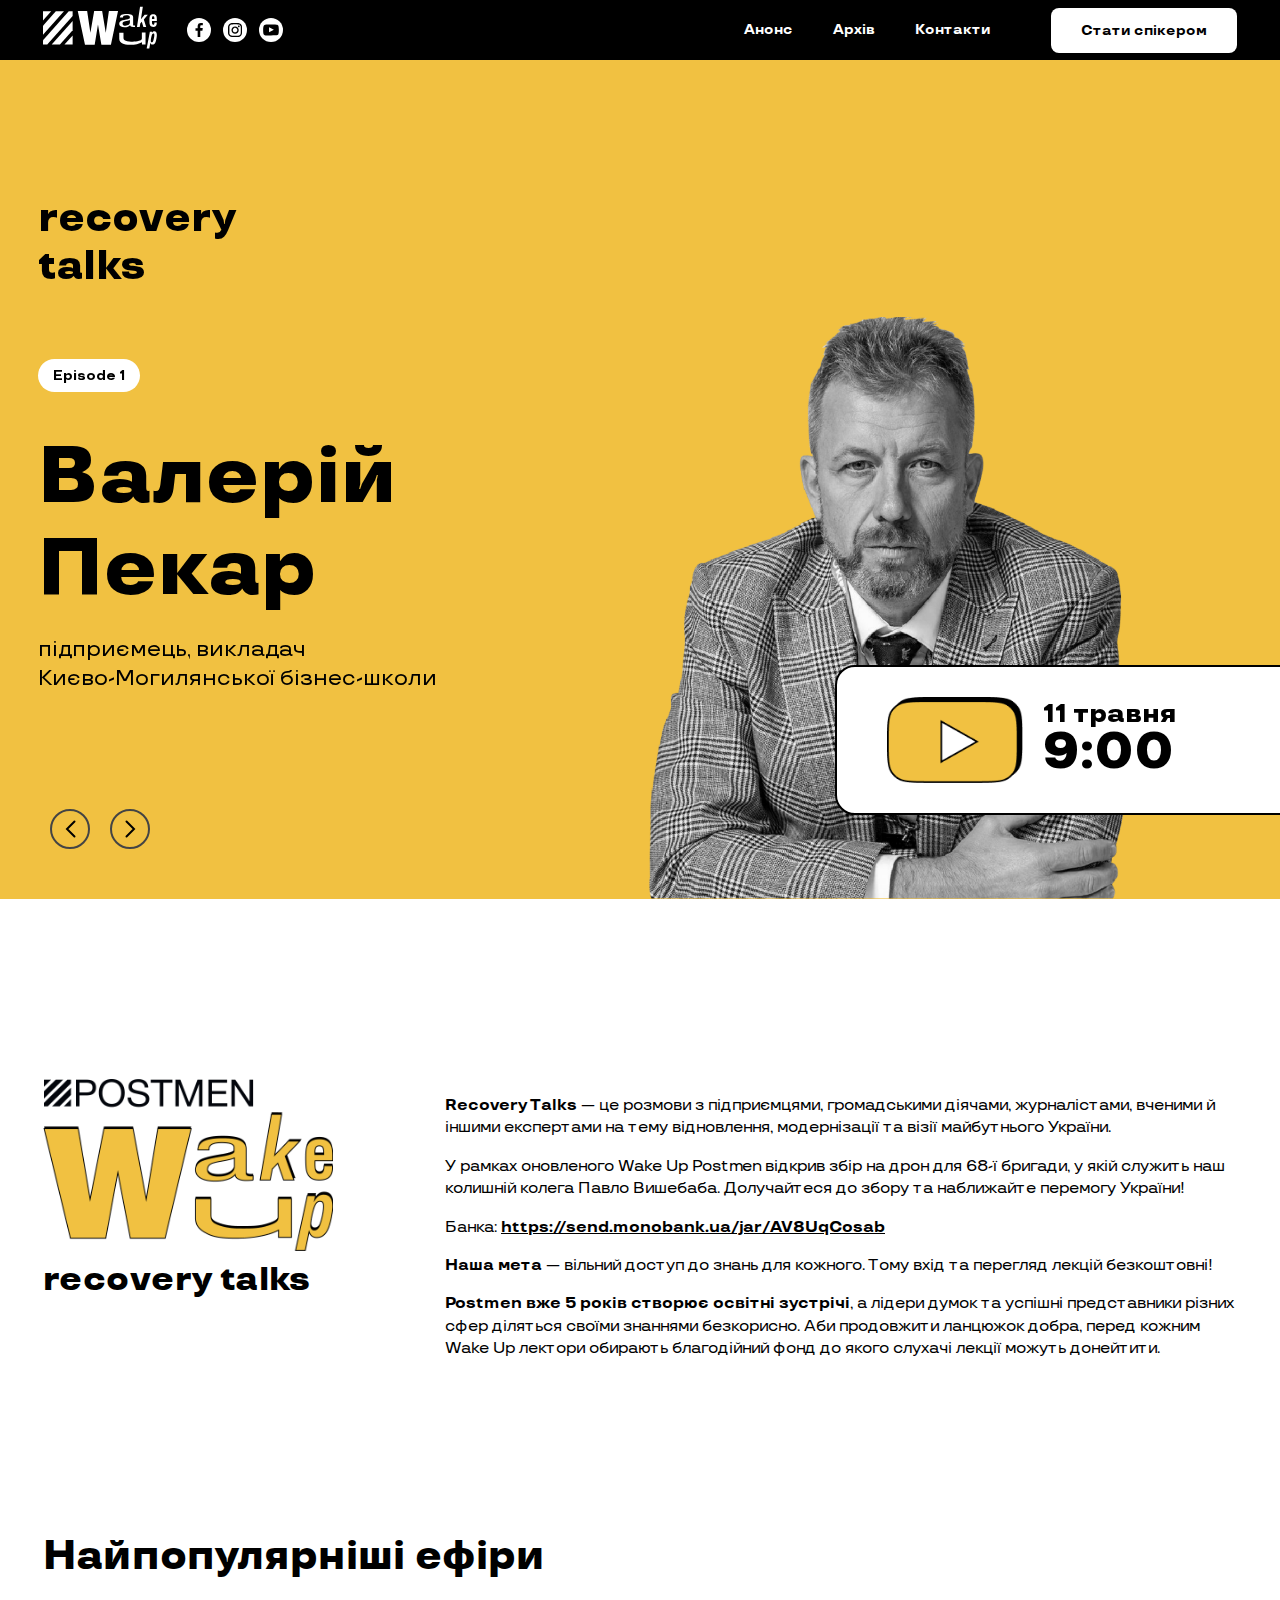
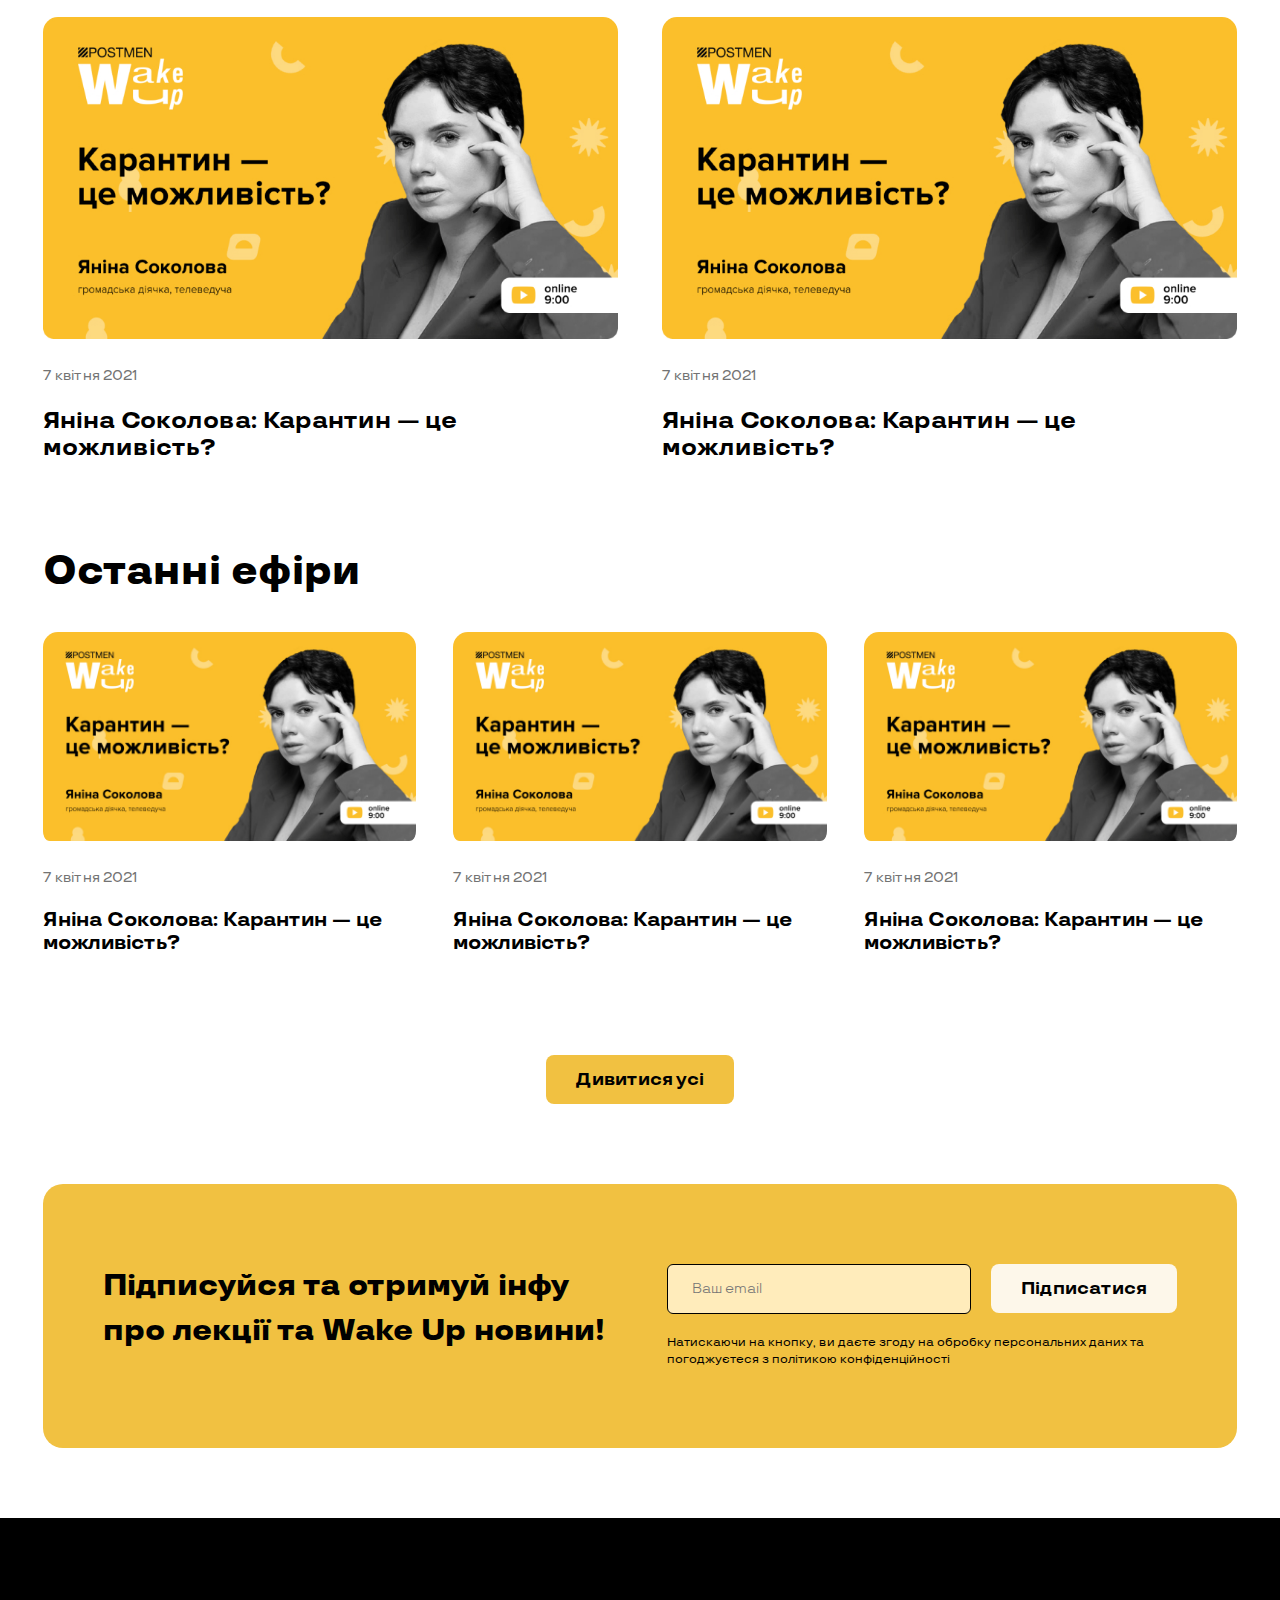
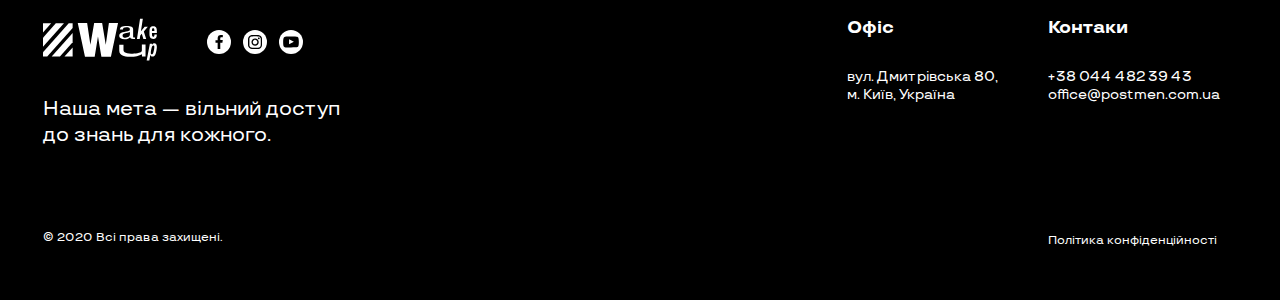
==== commit 54baaa10: "v2" ====
--- a/index.html
+++ b/index.html
@@ -9,12 +9,12 @@
 </head>
 <body>
 
-<header class="header">
+<header class="header is-none-border">
     <div class="container u-height-100">
         <div class="row u-height-100">
             <div class="col-6 d-flex u-height-100 align-items-center">
                 <a href="index.html" class="brand-name">
-                    <img src="images/logo-dark.svg" alt="Logo">
+                    <img src="images/new-logo.svg" alt="Logo">
                 </a>
                 <div class="social d-xl-flex d-none">
                     <a href="" class="social_link">
@@ -48,7 +48,7 @@
                     <span></span>
                 </button>
 
-                <button class="header-button button is-dark is-small" type="button">Стати спікером</button>
+                <button class="header-button button is-on-dark-bg is-small" type="button">Стати спікером</button>
             </div>
         </div>
     </div>
@@ -86,43 +86,79 @@
 
 </header>
 
-<div class="after-header">
-    <div class="hero-block container">
-
-        <div class="slider-hero-block">
-
+<div class="hero-block-wrapper">
+    <div class="hero-block">
+
+        <div class="slider-hero-block ">
             <div>
-                <div class="hero-block-slide">
+                <a href="#" class="hero-block-slide container">
                     <div class="hero-block_info ">
+                        <h2 class="hero-block_info_h2 d-none d-lg-block">recovery <br>
+                            talks</h2>
                         <div>
-                            <span class="label">12 жовтня 9:00 ср</span>
-                            <b class="hero-block_info_b">Євгеній Стасіневич</b>
+                            <span class="label is-white">Episode 1</span>
                         </div>
-                        <h1 class="hero-block_info_h1 u-h1">Григорій Сковорода.</h1>
-                        <p class="hero-block_info_p">Український філософ, якого досі вітають із днем народження</p>
-                        <button class="button is-on-dark-bg" type="button">Детальніше</button>
-                    </div>
-                    <div class="hero-block_img">
-                        <img class="u-img-fluid" src="images/hero-block-img.png" alt="Григорій Сковорода">
-                    </div>
-                </div>
+                        <h1 class="hero-block_info_h1">Валерій <br>
+                            Пекар
+                        </h1>
+                        <p class="hero-block_info_p">підприємець, викладач <br>
+                            Києво-Могилянської бізнес-школи </p>
+                    </div>
+                    <div class="hero-block_img is-bottom">
+                        <h2 class="hero-block_info_h2 d-block d-lg-none">recovery<br>
+                            talks</h2>
+
+                        <img class="u-img-fluid" src="images/valerii.png"
+                             srcset="
+                                images/valerii_x2.png 800w,
+                                images/valerii_x3.png  1200w,
+                              "
+                             alt="Валерій Пекар">
+
+                        <div class="hero-block_capture">
+                            <img src="images/hero-block-capture-img.png" alt="youtube icon">
+                            <div class="hero-block_capture_info">
+                                <p class="hero-block_capture_info_date">11 травня</p>
+                                <p class="hero-block_capture_info_time">9:00</p>
+                            </div>
+                        </div>
+                    </div>
+                </a>
             </div>
 
             <div>
-                <div class="hero-block-slide">
+                <a href="#" class="hero-block-slide container">
                     <div class="hero-block_info ">
+                        <h2 class="hero-block_info_h2 d-none d-lg-block">recovery <br>
+                            talks</h2>
                         <div>
-                            <span class="label">12 жовтня 9:00 ср</span>
-                            <b class="hero-block_info_b">Євгеній Стасіневич</b>
+                            <span class="label is-white">Episode 1</span>
                         </div>
-                        <h1 class="hero-block_info_h1 u-h1">Григорій Сковорода.</h1>
-                        <p class="hero-block_info_p">Український філософ, якого досі вітають із днем народження</p>
-                        <button class="button is-on-dark-bg" type="button">Детальніше</button>
-                    </div>
-                    <div class="hero-block_img">
-                        <img class="u-img-fluid" src="images/card-img.jpg" alt="Григорій Сковорода">
-                    </div>
-                </div>
+                        <h1 class="hero-block_info_h1">Валерій <br>
+                            Пекар
+                        </h1>
+                        <p class="hero-block_info_p">підприємець, викладач <br>
+                            Києво-Могилянської бізнес-школи </p>
+                    </div>
+                    <div class="hero-block_img is-bottom">
+                        <h2 class="hero-block_info_h2 d-block d-lg-none">recovery<br>
+                            talks</h2>
+                        <img class="u-img-fluid" src="images/valerii.png"
+                             srcset="
+                                images/valerii_x2.png 800w,
+                                images/valerii_x3.png  1200w,
+                              "
+                             alt="Валерій Пекар">
+
+                        <div class="hero-block_capture">
+                            <img src="images/hero-block-capture-img.png" alt="youtube icon">
+                            <div class="hero-block_capture_info">
+                                <p class="hero-block_capture_info_date">11 травня</p>
+                                <p class="hero-block_capture_info_time">9:00</p>
+                            </div>
+                        </div>
+                    </div>
+                </a>
             </div>
 
         </div>
@@ -133,26 +169,25 @@
 <main>
     <div class="container container-index-about">
         <div class="row">
-            <div class="col-lg-6 col-12 container-index-about-img">
-                <p class="u-h1">Postmen Wake Up —
-                    це ранковий лекторій digital-агенції Postmen для всіх охочих! </p>
-<!--                <img class="u-img-fluid" src="images/postmen-wake-up.png" alt="Postmen Wake Up">-->
-            </div>
-            <div class="col-lg-6 col-12">
+            <div class="col-lg-4 col-12 container-index-about-img">
+                <img class="u-img-fluid" src="images/new-postmen-wake-up.png" alt="Postmen Wake Up">
+                <p class="container-index-about-img_text">recovery talks</p>
+            </div>
+            <div class="col-lg-8 col-12">
+                <p><strong>Recovery Talks</strong> — це розмови з підприємцями, громадськими діячами, журналістами, вченими й іншими експертами на тему відновлення, модернізації та візії майбутнього України.</p>
+
+                <p>У рамках оновленого Wake Up Postmen відкрив збір на дрон для 68-ї бригади, у якій служить наш колишній колега Павло Вишебаба. Долучайтеся до збору та наближайте перемогу України!</p>
+
                 <p>
-                    Postmen Wake Up — це ранковий лекторій digital-агенції Postmen для всіх охочих!
-                    Наша мета — вільний доступ до знань для кожного. Тому вхід та перегляд лекцій безкоштовні!
+                    Банка: <a href="https://send.monobank.ua/jar/AV8UqCosab"><strong>https://send.monobank.ua/jar/AV8UqCosab</strong></a>
                 </p>
 
                 <p>
-                    Postmen вже 5 років створює освітні зустрічі, а лідери думок та успішні представники різних сфер
-                    діляться своїми знаннями безкорисно. Аби продовжити ланцюжок добра,
-                    перед кожним Wake Up лектори обирають благодійний фонд до якого слухачі лекції можуть донейтити.
+                    <strong>Наша мета</strong> — вільний доступ до знань для кожного. Тому вхід та перегляд лекцій безкоштовні!
                 </p>
 
                 <p>
-                    І тепер твоя черга долучитися до нас та діяти!
-                    Ти можеш зробити внесок на сторінці заходу або знайти постер з QR-кодом в офісі Postmen.
+                    <strong>Postmen вже 5 років створює освітні зустрічі</strong>, а лідери думок та успішні представники різних сфер діляться своїми знаннями безкорисно. Аби продовжити ланцюжок добра, перед кожним Wake Up лектори обирають благодійний фонд до якого слухачі лекції можуть донейтити.
                 </p>
             </div>
         </div>
@@ -236,7 +271,7 @@
             </div>
             <form class="subscribe-form subscribe-form-step-one is-active" action="">
                 <input class="form-control" type="email" placeholder="Ваш email">
-                <button class="button is-on-dark-bg" type="submit" onclick="subscribeForm()">Підписатися</button>
+                <button class="button is-subscribe" type="submit" onclick="subscribeForm()">Підписатися</button>
                 <p class="subscribe-form_text">Натискаючи на кнопку, ви даєте згоду на обробку персональних даних
                     та погоджуєтеся з політикою конфіденційності</p>
             </form>
@@ -257,9 +292,9 @@
             <div class="col-xl-8 col-lg-6 col-md-4 col-12">
                 <div class="d-flex justify-content-between justify-content-lg-start">
                     <a href="index.html" class="brand-name">
-                        <img src="images/logo.svg" alt="Logo">
+                        <img src="images/new-logo.svg" alt="Logo">
                     </a>
-                    <div class="social d-flex d-md-none d-lg-flex">
+                    <div class="social d-flex d-md-none d-lg-flex align-items-center">
                         <a href="" class="social_link">
                             <svg width="8" height="14" viewBox="0 0 8 14" fill="none" xmlns="http://www.w3.org/2000/svg">
                                 <path fill-rule="evenodd" clip-rule="evenodd" d="M6.33481 2.33935H7.81367V0.0717564C7.58064 0.0717564 7.33864 0.0179791 7.09664 5.34113e-05H5.76118C5.08882 -0.00378772 4.43161 0.199636 3.87899 0.582638C3.57296 0.80424 3.31453 1.08501 3.11901 1.40832C2.92348 1.73163 2.79484 2.0909 2.74071 2.46483C2.69017 2.78509 2.6632 3.10862 2.66004 3.43282V5.14472H0.5V7.66328H2.65108V14H5.27719V7.65431H7.41931L7.75093 5.11783H5.25926V3.32527C5.30408 2.58135 5.74326 2.35728 6.33481 2.33935Z" fill="white"/>
--- a/style/styles.css
+++ b/style/styles.css
@@ -9,7 +9,7 @@
   --neutral-color: #2C2C2C;
   --neutral-ligth-color: #959595;
   --accent-color: #F1C141;
-  --neutral-accent-color: #FDF7EA;
+  --neutral-accent-color: #F7D477;
   --transition-all: all 0.4s;
   --breakpoint-container-sm: 100%;
   --breakpoint-container-md: 708px;
@@ -25,7 +25,7 @@
   --font-size-small: 12px;
   --font-size-smalled: 12px;
   --header-height: 40px;
-  --brand-name-width: 122px;
+  --brand-name-width: 74px;
   --brand-name-margin-right: 10px;
   --social_link-size: 24px;
   --container-title-height: 140px;
@@ -44,7 +44,7 @@
     --font-size-small: 14px;
     --font-size-smalled: 12px;
     --header-height: 60px;
-    --brand-name-width: 138px;
+    --brand-name-width: 114px;
     --brand-name-margin-right: 10px;
     --social_link-size: 24px;
     --container-title-height: 190px;
@@ -64,7 +64,7 @@
     --font-size-small: 14px;
     --font-size-smalled: 12px;
     --header-height: 60px;
-    --brand-name-width: 170px;
+    --brand-name-width: 114px;
     --brand-name-margin-right: 10px;
     --social_link-size: 24px;
     --container-title-height: 190px;
@@ -84,7 +84,7 @@
     --font-size-small: 14px;
     --font-size-smalled: 12px;
     --header-height: 60px;
-    --brand-name-width: 170px;
+    --brand-name-width: 114px;
     --brand-name-margin-right: 30px;
     --social_link-size: 24px;
     --container-title-height: 218px;
@@ -103,7 +103,7 @@
     --font-size-small: 16px;
     --font-size-smalled: 14px;
     --header-height: 81px;
-    --brand-name-width: 208px;
+    --brand-name-width: 104px;
     --brand-name-margin-right: 40px;
     --social_link-size: 28px;
     --container-title-height: 283px;
@@ -113,31 +113,27 @@
 }
 
 @font-face {
-  font-family: "Montserrat";
-  src: url("../fonts/Montserrat-Bold.eot");
-  src: local("Montserrat Bold"), local("Montserrat-Bold"), url("../fonts/Montserrat-Bold.eot?#iefix") format("embedded-opentype"), url("../fonts/Montserrat-Bold.woff") format("woff"), url("../fonts/Montserrat-Bold.ttf") format("truetype");
-  font-weight: bold;
-  font-style: normal;
-}
-@font-face {
-  font-family: "Montserrat";
-  src: url("../fonts/Montserrat-Regular.eot");
-  src: local("Montserrat Regular"), local("Montserrat-Regular"), url("../fonts/Montserrat-Regular.eot?#iefix") format("embedded-opentype"), url("../fonts/Montserrat-Regular.woff") format("woff"), url("../fonts/Montserrat-Regular.ttf") format("truetype");
+  font-family: "TT Travels";
+  src: url("../fonts/TTTravels-Regular.ttf");
   font-weight: normal;
   font-style: normal;
 }
 @font-face {
-  font-family: "Montserrat";
-  src: url("../fonts/Montserrat-Medium.eot");
-  src: local("Montserrat Medium"), local("Montserrat-Medium"), url("../fonts/Montserrat-Medium.eot?#iefix") format("embedded-opentype"), url("../fonts/Montserrat-Medium.woff") format("woff"), url("../fonts/Montserrat-Medium.ttf") format("truetype");
+  font-family: "TT Travels";
+  src: url("../fonts/TTTravels-Medium.ttf");
   font-weight: 500;
   font-style: normal;
 }
 @font-face {
-  font-family: "Stinger Wide";
-  src: url("../fonts/StingerWide-Regular.eot");
-  src: local("Stinger Wide"), local("StingerWide-Regular"), url("../fonts/StingerWide-Regular.eot?#iefix") format("embedded-opentype"), url("../fonts/StingerWide-Regular.woff") format("woff"), url("../fonts/StingerWide-Regular.woff2") format("woff2"), url("../fonts/StingerWide-Regular.ttf") format("truetype");
-  font-weight: 400;
+  font-family: "TT Travels";
+  src: url("../fonts/TTTravels-Bold.ttf");
+  font-weight: 700;
+  font-style: normal;
+}
+@font-face {
+  font-family: "TT Travels";
+  src: url("../fonts/TTTravels-ExtraBold.ttf");
+  font-weight: 800;
   font-style: normal;
 }
 *, *::before, *::after {
@@ -151,8 +147,9 @@
 
 body {
   font-size: var(--font-size);
-  font-family: "Montserrat", Source Sans Pro, -apple-system, Segoe UI, Roboto, Helvetica Neue, Arial, sans-serif;
-  background-color: var(--neutral-accent-color);
+  font-family: "TT Travels", Source Sans Pro, -apple-system, Segoe UI, Roboto, Helvetica Neue, Arial, sans-serif;
+  font-weight: 500;
+  background-color: var(--base-color);
   color: var(--primal-color);
   position: relative;
 }
@@ -247,7 +244,7 @@
   width: var(--social_link-size);
   height: var(--social_link-size);
   border-radius: 50%;
-  background-color: var(--neutral-accent-color);
+  background-color: var(--base-color);
   transition: var(--transition-all);
 }
 .social .social_link svg path {
@@ -257,7 +254,7 @@
   margin-left: 12px;
 }
 .social .social_link:hover {
-  background-color: #474747;
+  background-color: var(--neutral-accent-color);
 }
 
 .header-navigation {
@@ -265,7 +262,7 @@
   margin-right: 60px;
 }
 .header-navigation .header-navigation_link {
-  color: var(--neutral-ligth-color);
+  color: var(--base-color);
   font-size: var(--font-size-small);
   font-weight: 700;
   text-decoration: none;
@@ -275,7 +272,7 @@
   margin-left: 40px;
 }
 .header-navigation .header-navigation_link.is-active, .header-navigation .header-navigation_link:hover {
-  color: var(--base-color);
+  color: var(--neutral-accent-color);
 }
 @media (min-width: 1400px) {
   .header-navigation {
@@ -302,7 +299,6 @@
 .container-title .container-title-h1 {
   margin: 0;
   padding-top: 40px;
-  font-family: "Stinger Wide", Roboto, Helvetica Neue, Arial, sans-serif;
 }
 @media (min-width: 768px) {
   .container-title {
@@ -341,15 +337,27 @@
 .button:hover, .button:active {
   background-color: #D8D8D8;
 }
+.button.header-button {
+  width: max-content;
+  padding: 5px 15px;
+}
 @media (min-width: 768px) {
   .button {
     width: max-content;
     font-size: 18px;
     padding: 12px 30px;
   }
+  .button.header-button {
+    width: max-content;
+    padding: 12px 30px;
+  }
 }
 @media (min-width: 992px) {
   .button {
+    padding: 14px 30px;
+  }
+  .button.header-button {
+    width: max-content;
     padding: 14px 30px;
   }
 }
@@ -358,6 +366,10 @@
     font-size: 22px;
     padding: 14px 40px;
   }
+  .button.header-button {
+    width: max-content;
+    padding: 14px 40px;
+  }
 }
 .button.is-grey {
   background: #EAEAEA;
@@ -388,6 +400,13 @@
 }
 .button.is-on-dark-bg:hover, .button.is-on-dark-bg:active {
   background-color: #F2C04E;
+}
+.button.is-subscribe {
+  color: var(--primal-color);
+  background: #FDF7EA;
+}
+.button.is-subscribe:hover, .button.is-subscribe:active {
+  outline: 2px solid var(--primal-color);
 }
 .button.is-small {
   font-size: var(--font-size-small);
@@ -416,6 +435,11 @@
   color: var(--primal-color);
   background-color: var(--accent-color);
 }
+.label.is-white {
+  outline: none;
+  color: var(--primal-color);
+  background-color: var(--base-color);
+}
 @media (min-width: 1400px) {
   .label {
     padding: 10px 20px;
@@ -584,6 +608,9 @@
     height: 62px;
     padding: 15px 28px;
   }
+}
+.form-control:focus {
+  background: var(--base-color);
 }
 
 .footer {
@@ -1015,8 +1042,8 @@
 .slider-archive .slick-prev:hover, .slider-archive .slick-prev:focus,
 .slider-archive .slick-next:hover,
 .slider-archive .slick-next:focus {
-  border-color: var(--primal-color);
-  background: transparent;
+  border-color: transparent;
+  background: var(--neutral-accent-color);
   color: transparent;
 }
 .slider-archive .slick-prev {
@@ -1120,21 +1147,21 @@
 .slider-hero-block .slick-prev:hover, .slider-hero-block .slick-prev:focus,
 .slider-hero-block .slick-next:hover,
 .slider-hero-block .slick-next:focus {
-  border-color: var(--base-color);
+  border-color: var(--primal-color);
   background: transparent;
   color: transparent;
 }
 .slider-hero-block .slick-prev {
-  right: 60px;
+  left: 10px;
 }
 .slider-hero-block .slick-prev:before {
-  content: url("../images/arrow-slider-hero-prev.svg");
+  content: url("../images/arrow-slider-prev.svg");
 }
 .slider-hero-block .slick-next {
-  right: 10px;
+  left: 60px;
 }
 .slider-hero-block .slick-next:before {
-  content: url("../images/arrow-slider-hero-next.svg");
+  content: url("../images/arrow-slider-next.svg");
 }
 @media (min-width: 768px) {
   .slider-hero-block {
@@ -1145,10 +1172,10 @@
     bottom: 80px;
   }
   .slider-hero-block .slick-prev {
-    right: 60px;
+    left: 10px;
   }
   .slider-hero-block .slick-next {
-    right: 10px;
+    left: 60px;
   }
 }
 @media (min-width: 992px) {
@@ -1158,10 +1185,10 @@
     right: unset;
   }
   .slider-hero-block .slick-prev {
-    left: 10px;
+    left: 50px;
   }
   .slider-hero-block .slick-next {
-    left: 60px;
+    left: 110px;
   }
 }
 @media (min-width: 1200px) {
@@ -1172,10 +1199,10 @@
     bottom: 50px;
   }
   .slider-hero-block .slick-prev {
-    left: 10px;
+    left: 50px;
   }
   .slider-hero-block .slick-next {
-    left: 60px;
+    left: 110px;
   }
 }
 @media (min-width: 1400px) {
@@ -1188,10 +1215,10 @@
     bottom: 60px;
   }
   .slider-hero-block .slick-prev {
-    left: 20px;
+    left: calc(10% + 20px);
   }
   .slider-hero-block .slick-next {
-    left: 90px;
+    left: calc(10% + 90px);
   }
 }
 
@@ -1202,6 +1229,7 @@
   height: 100%;
   min-height: calc(100vh - var(--header-height));
   justify-content: space-around;
+  text-decoration: none;
 }
 @media (min-width: 992px) {
   .hero-block-slide {
@@ -1320,7 +1348,6 @@
 }
 .burger-nav .burger-nav-item {
   color: var(--base-color);
-  font-family: "Stinger Wide", Roboto, Helvetica Neue, Arial, sans-serif;
   font-weight: 400;
   text-decoration: none;
   margin: 0 0 20px;
@@ -1363,6 +1390,14 @@
 .header.is-accent .header-navigation_link {
   color: var(--primal-color);
 }
+.header.is-none-border {
+  border: none;
+}
+
+.hero-block-wrapper {
+  background-color: var(--accent-color);
+  margin-top: calc(var(--header-height) - 1px);
+}
 
 .hero-block {
   display: flex;
@@ -1373,11 +1408,13 @@
 
 .hero-block_info {
   display: flex;
-  flex-direction: column;
-  justify-content: center;
   height: 100%;
   margin-top: 15px;
-  padding-bottom: 100px;
+  padding-bottom: 50px;
+  justify-content: flex-start;
+  flex-direction: column;
+  align-content: flex-start;
+  width: 100%;
 }
 @media (min-width: 768px) {
   .hero-block_info {
@@ -1389,6 +1426,8 @@
   .hero-block_info {
     margin-top: 60px;
     padding-bottom: 80px;
+    flex-direction: column;
+    justify-content: center;
   }
 }
 
@@ -1408,34 +1447,84 @@
 }
 
 .hero-block_info_h1 {
-  font-family: "Stinger Wide", Roboto, Helvetica Neue, Arial, sans-serif;
-  margin: 30px 0 20px;
+  margin: 20px 0 10px;
+  font-weight: 800;
+  font-size: 35px;
 }
 @media (min-width: 768px) {
   .hero-block_info_h1 {
     margin: 40px 0 20px;
   }
 }
+@media (min-width: 1200px) {
+  .hero-block_info_h1 {
+    font-size: 80px;
+  }
+}
 @media (min-width: 1400px) {
   .hero-block_info_h1 {
     margin: 60px 0 40px;
+    font-size: 100px;
+  }
+}
+
+.hero-block_info_h2 {
+  font-weight: 800;
+  font-size: 20px;
+  position: absolute;
+  left: 50px;
+  top: 50px;
+}
+@media (min-width: 768px) {
+  .hero-block_info_h2 {
+    font-size: 26px;
+    margin-bottom: 90px;
+  }
+}
+@media (min-width: 992px) {
+  .hero-block_info_h2 {
+    font-size: 40px;
+    margin-bottom: 90px;
+    position: unset;
+  }
+}
+@media (min-width: 1200px) {
+  .hero-block_info_h2 {
+    font-size: 40px;
+    margin-bottom: 68px;
+  }
+}
+@media (min-width: 1400px) {
+  .hero-block_info_h2 {
+    font-size: 60px;
+    margin-bottom: 90px;
   }
 }
 
 .hero-block_info_p {
   font-weight: 500;
-  font-size: var(--h3-font-size);
+  font-size: 14px;
   line-height: 130%;
   margin: 0 0 50px;
 }
-@media (min-width: 992px) {
+@media (min-width: 768px) {
   .hero-block_info_p {
-    margin: 0 0 80px;
-  }
-}
-@media (min-width: 1400px) {
+    font-size: 22px;
+  }
+}
+@media (min-width: 992px) {
   .hero-block_info_p {
-    margin: 0 0 100px;
+    font-size: 22px;
+  }
+}
+@media (min-width: 1200px) {
+  .hero-block_info_p {
+    font-size: 22px;
+  }
+}
+@media (min-width: 1400px) {
+  .hero-block_info_p {
+    font-size: 24px;
   }
 }
 
@@ -1449,9 +1538,143 @@
 .hero-block_img img {
   width: 70%;
 }
+.hero-block_img.is-bottom {
+  align-self: flex-end;
+}
+.hero-block_img.has-capture {
+  position: relative;
+}
 @media (min-width: 992px) {
   .hero-block_img img {
-    width: 100%;
+    height: 100%;
+  }
+}
+
+.slick-slide {
+  position: relative;
+}
+
+.hero-block_capture {
+  position: absolute;
+  right: -19px;
+  bottom: 0;
+  top: 30vh;
+  height: 80px;
+  width: 230px;
+  display: flex;
+  background-color: var(--base-color);
+  border-radius: 20px 0 0 20px;
+  border: 2px solid #000000;
+  padding: 40px;
+  align-items: center;
+}
+.hero-block_capture img {
+  width: 75px;
+}
+@media (min-width: 768px) {
+  .hero-block_capture {
+    padding: 32px 30px;
+    height: 130px;
+    width: 300px;
+  }
+  .hero-block_capture img {
+    width: 102px;
+  }
+}
+@media (min-width: 992px) {
+  .hero-block_capture {
+    padding: 30px 50px;
+    height: 150px;
+    width: 450px;
+    bottom: 10%;
+    top: unset;
+  }
+  .hero-block_capture img {
+    width: 136px;
+  }
+}
+@media (min-width: 1200px) {
+  .hero-block_capture {
+    padding: 30px 50px;
+    height: 150px;
+    width: 450px;
+  }
+  .hero-block_capture img {
+    width: 136px;
+  }
+}
+@media (min-width: 1400px) {
+  .hero-block_capture {
+    padding: 40px;
+    height: 180px;
+    width: 500px;
+  }
+  .hero-block_capture img {
+    width: 160px;
+  }
+}
+
+.hero-block_capture_info {
+  width: fit-content;
+  margin-left: 15px;
+}
+@media (min-width: 992px) {
+  .hero-block_capture_info {
+    margin-left: 20px;
+  }
+}
+
+.hero-block_capture_info_date {
+  font-weight: 800;
+  font-size: 12px;
+  line-height: 1;
+  margin: 0;
+}
+@media (min-width: 768px) {
+  .hero-block_capture_info_date {
+    font-size: 15px;
+  }
+}
+@media (min-width: 992px) {
+  .hero-block_capture_info_date {
+    font-size: 26px;
+  }
+}
+@media (min-width: 1200px) {
+  .hero-block_capture_info_date {
+    font-size: 26px;
+  }
+}
+@media (min-width: 1400px) {
+  .hero-block_capture_info_date {
+    font-size: 32px;
+  }
+}
+
+.hero-block_capture_info_time {
+  font-weight: 800;
+  font-size: 24px;
+  line-height: 1;
+  margin: 0;
+}
+@media (min-width: 768px) {
+  .hero-block_capture_info_time {
+    font-size: 30px;
+  }
+}
+@media (min-width: 992px) {
+  .hero-block_capture_info_time {
+    font-size: 50px;
+  }
+}
+@media (min-width: 1200px) {
+  .hero-block_capture_info_time {
+    font-size: 50px;
+  }
+}
+@media (min-width: 1400px) {
+  .hero-block_capture_info_time {
+    font-size: 63px;
   }
 }
 
@@ -1493,6 +1716,12 @@
 .container-index-about-img img {
   padding: 0 40px;
 }
+.container-index-about-img .container-index-about-img_text {
+  font-style: normal;
+  font-weight: 800;
+  font-size: 22px;
+  text-align: center;
+}
 @media (min-width: 576px) {
   .container-index-about-img img {
     padding: 0 100px;
@@ -1510,23 +1739,33 @@
   .container-index-about-img {
     margin: 0;
   }
+  .container-index-about-img .container-index-about-img_text {
+    font-size: 24px;
+    text-align: left;
+  }
   .container-index-about-img img {
     padding: 0 100px 0 0;
   }
 }
-@media (min-width: 992px) {
+@media (min-width: 1200px) {
+  .container-index-about-img .container-index-about-img_text {
+    font-size: 34px;
+  }
   .container-index-about-img img {
     padding: 0 100px 0 0;
   }
 }
 @media (min-width: 1400px) {
+  .container-index-about-img .container-index-about-img_text {
+    font-size: 42px;
+  }
   .container-index-about-img img {
     padding: 0 150px 0 0;
   }
 }
 
 .title-main {
-  font-family: "Stinger Wide", Roboto, Helvetica Neue, Arial, sans-serif;
+  font-weight: 800;
   margin-bottom: 30px;
 }
 @media (min-width: 1400px) {
@@ -1582,23 +1821,17 @@
   background-color: var(--accent-color);
   gap: 50px;
   margin-top: 100px;
-  background-image: url("../images/bg-subscribe/new-375.png");
-  background-repeat: no-repeat;
-  background-position: right;
-  background-size: contain;
 }
 @media (min-width: 768px) {
   .subscribe-section {
     margin-top: 80px;
     padding: 60px 50px 60px;
-    background-image: url("../images/bg-subscribe/new-768.png");
   }
 }
 @media (min-width: 992px) {
   .subscribe-section {
     margin-top: 120px;
     padding: 80px 380px 80px 60px;
-    background-image: url("../images/bg-subscribe/new-1024.png");
   }
 }
 @media (min-width: 1200px) {
@@ -1607,7 +1840,6 @@
     padding: 80px 60px;
     gap: 50px;
     margin-top: 80px;
-    background-image: url("../images/bg-subscribe/new-1366.png");
   }
 }
 @media (min-width: 1400px) {
@@ -1615,12 +1847,11 @@
     padding: 100px;
     gap: 120px;
     margin-top: 120px;
-    background-image: url("../images/bg-subscribe/new-1920.png");
   }
 }
 
 .subscribe-title {
-  font-family: "Stinger Wide", Roboto, Helvetica Neue, Arial, sans-serif;
+  font-weight: 800;
 }
 
 .subscribe-form {
@@ -1644,6 +1875,9 @@
   background-color: #FFECBB;
   border: 1px solid #000000;
   color: var(--primal-color);
+}
+.subscribe-form .form-control:focus {
+  background: var(--base-color);
 }
 
 .subscribe-form-step-one {
@@ -1685,7 +1919,7 @@
 .subscribe-form-circle-approve {
   width: 54px;
   height: 54px;
-  background: #27B972;
+  background: var(--primal-color);
   border-radius: 50%;
   display: flex;
   align-items: center;
@@ -1980,7 +2214,7 @@
   min-height: 100vh;
   width: 100%;
   margin: 0 auto;
-  background: var(--neutral-accent-color);
+  background: var(--base-color);
   padding: 60px 15px 60px;
   border-radius: 0;
   position: relative;
@@ -2057,7 +2291,7 @@
   font-size: var(--font-size-small);
   line-height: 130%;
   padding: 13px 20px;
-  background: var(--neutral-accent-color);
+  background: var(--base-color);
   border: 1px solid #D5D5D5;
   border-radius: 6px;
 }
@@ -2186,10 +2420,6 @@
   height: 100%;
 }
 
-.u-font-family-stinger {
-  font-family: "Stinger Wide", Roboto, Helvetica Neue, Arial, sans-serif;
-}
-
 .u-h1 {
   font-size: var(--h1-font-size);
   line-height: 150%;
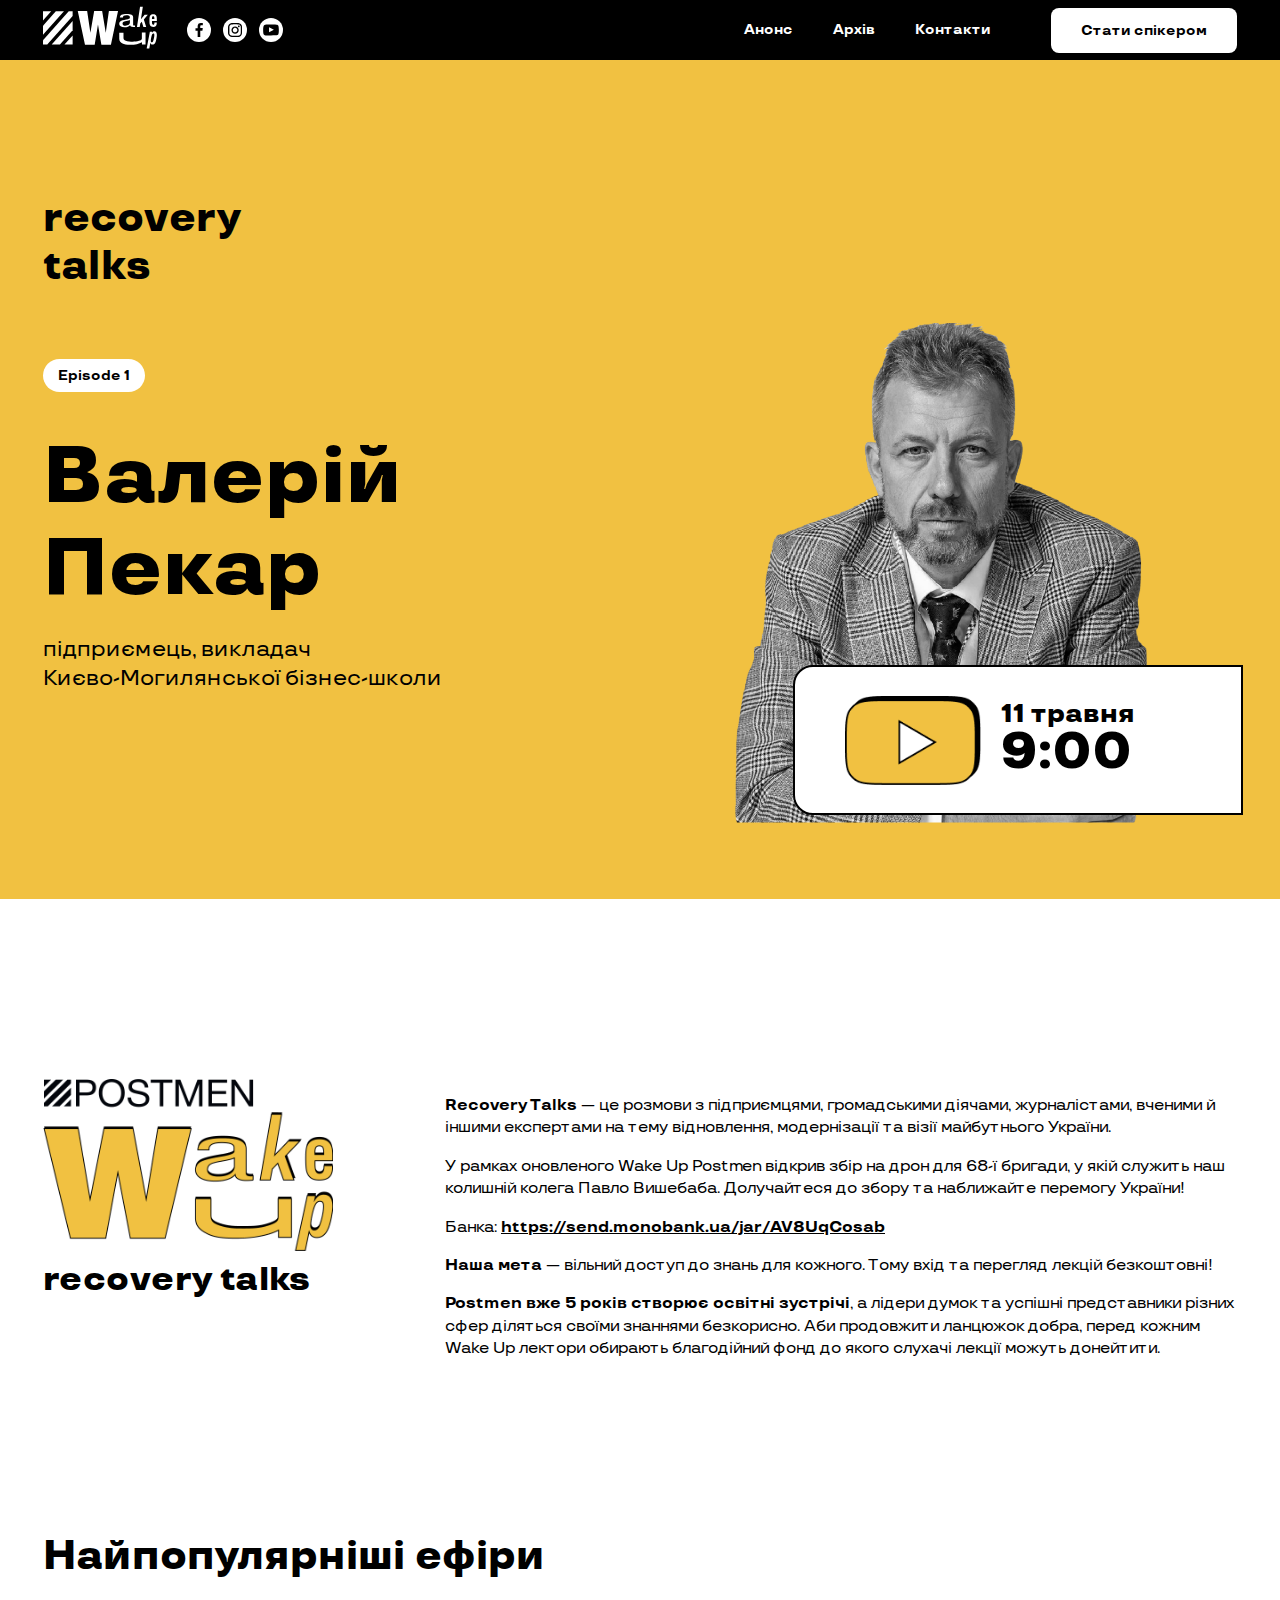
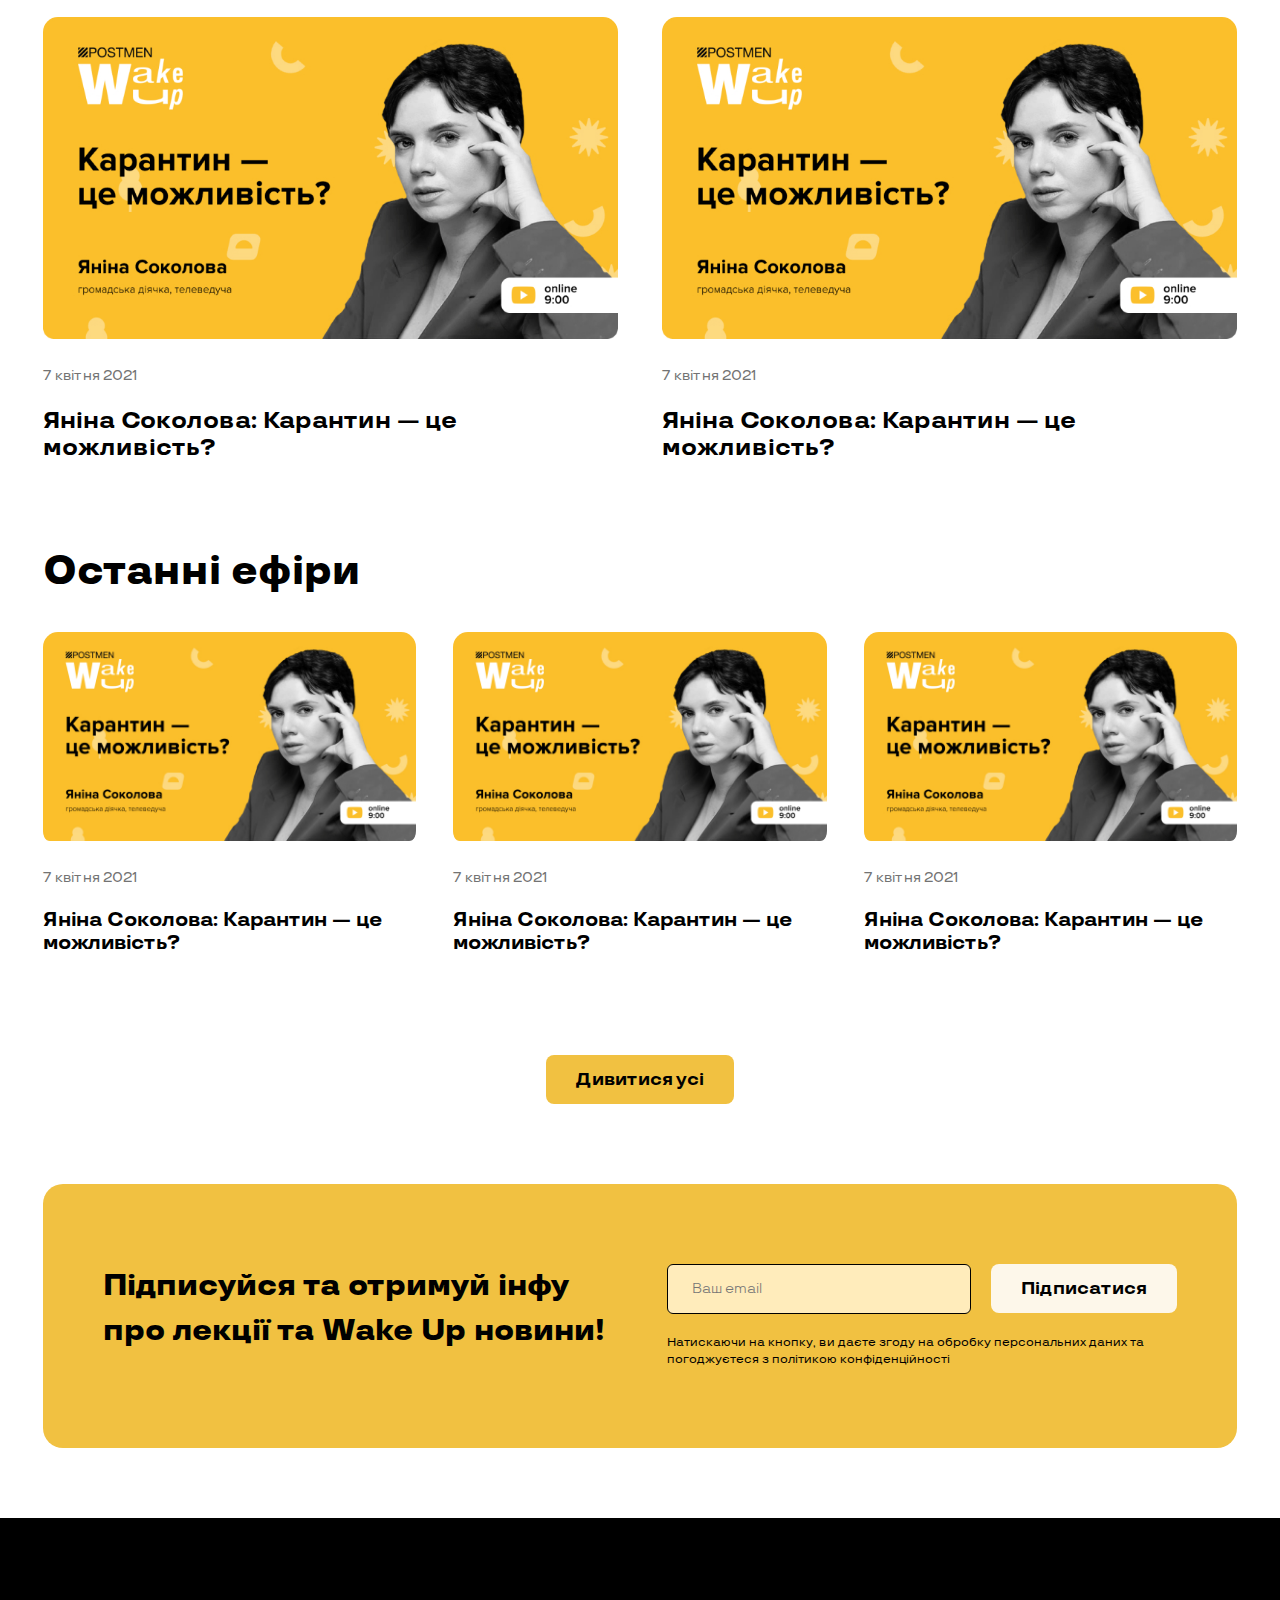
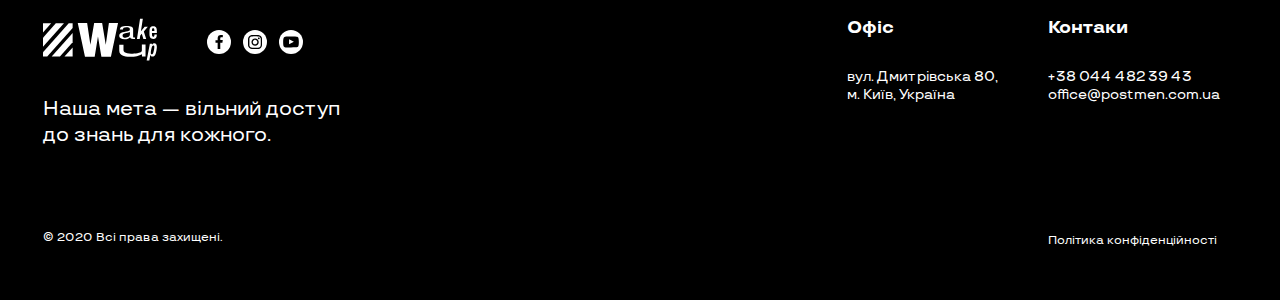
==== commit 49fe94cd: "slider" ====
--- a/index.html
+++ b/index.html
@@ -88,11 +88,10 @@
 
 <div class="hero-block-wrapper">
     <div class="hero-block">
-
-        <div class="slider-hero-block ">
-            <div>
-                <a href="#" class="hero-block-slide container">
-                    <div class="hero-block_info ">
+        <a href="#" class="hero-block-item ">
+            <div class="hero-block-item-container container">
+                <div class="row">
+                    <div class="hero-block_info col-6">
                         <h2 class="hero-block_info_h2 d-none d-lg-block">recovery <br>
                             talks</h2>
                         <div>
@@ -104,64 +103,30 @@
                         <p class="hero-block_info_p">підприємець, викладач <br>
                             Києво-Могилянської бізнес-школи </p>
                     </div>
-                    <div class="hero-block_img is-bottom">
+
+                    <div class="hero-block_img is-bottom col-6">
                         <h2 class="hero-block_info_h2 d-block d-lg-none">recovery<br>
                             talks</h2>
 
                         <img class="u-img-fluid" src="images/valerii.png"
                              srcset="
-                                images/valerii_x2.png 800w,
-                                images/valerii_x3.png  1200w,
-                              "
+                        images/valerii_x2.png 800w,
+                        images/valerii_x3.png  1200w,
+                      "
                              alt="Валерій Пекар">
-
-                        <div class="hero-block_capture">
-                            <img src="images/hero-block-capture-img.png" alt="youtube icon">
-                            <div class="hero-block_capture_info">
-                                <p class="hero-block_capture_info_date">11 травня</p>
-                                <p class="hero-block_capture_info_time">9:00</p>
-                            </div>
-                        </div>
                     </div>
-                </a>
-            </div>
-
-            <div>
-                <a href="#" class="hero-block-slide container">
-                    <div class="hero-block_info ">
-                        <h2 class="hero-block_info_h2 d-none d-lg-block">recovery <br>
-                            talks</h2>
-                        <div>
-                            <span class="label is-white">Episode 1</span>
-                        </div>
-                        <h1 class="hero-block_info_h1">Валерій <br>
-                            Пекар
-                        </h1>
-                        <p class="hero-block_info_p">підприємець, викладач <br>
-                            Києво-Могилянської бізнес-школи </p>
-                    </div>
-                    <div class="hero-block_img is-bottom">
-                        <h2 class="hero-block_info_h2 d-block d-lg-none">recovery<br>
-                            talks</h2>
-                        <img class="u-img-fluid" src="images/valerii.png"
-                             srcset="
-                                images/valerii_x2.png 800w,
-                                images/valerii_x3.png  1200w,
-                              "
-                             alt="Валерій Пекар">
-
-                        <div class="hero-block_capture">
-                            <img src="images/hero-block-capture-img.png" alt="youtube icon">
-                            <div class="hero-block_capture_info">
-                                <p class="hero-block_capture_info_date">11 травня</p>
-                                <p class="hero-block_capture_info_time">9:00</p>
-                            </div>
-                        </div>
-                    </div>
-                </a>
-            </div>
-
-        </div>
+                </div>
+
+            </div>
+
+            <div class="hero-block_capture">
+                <img src="images/hero-block-capture-img.png" alt="youtube icon">
+                <div class="hero-block_capture_info">
+                    <p class="hero-block_capture_info_date">11 травня</p>
+                    <p class="hero-block_capture_info_time">9:00</p>
+                </div>
+            </div>
+        </a>
 
     </div>
 </div>
--- a/style/styles.css
+++ b/style/styles.css
@@ -1222,21 +1222,6 @@
   }
 }
 
-.hero-block-slide {
-  display: flex;
-  align-items: center;
-  flex-direction: column-reverse;
-  height: 100%;
-  min-height: calc(100vh - var(--header-height));
-  justify-content: space-around;
-  text-decoration: none;
-}
-@media (min-width: 992px) {
-  .hero-block-slide {
-    flex-direction: row;
-  }
-}
-
 .burger-button {
   display: block;
   position: relative;
@@ -1406,6 +1391,26 @@
   height: 100%;
 }
 
+.hero-block-item {
+  display: flex;
+  align-items: center;
+  flex-direction: column-reverse;
+  height: 100%;
+  min-height: calc(100vh - var(--header-height));
+  justify-content: space-around;
+  text-decoration: none;
+  position: relative;
+}
+@media (min-width: 992px) {
+  .hero-block-item {
+    flex-direction: row;
+  }
+}
+
+.hero-block-item-container {
+  height: 100%;
+}
+
 .hero-block_info {
   display: flex;
   height: 100%;
@@ -1414,7 +1419,6 @@
   justify-content: flex-start;
   flex-direction: column;
   align-content: flex-start;
-  width: 100%;
 }
 @media (min-width: 768px) {
   .hero-block_info {
@@ -1556,7 +1560,7 @@
 
 .hero-block_capture {
   position: absolute;
-  right: -19px;
+  right: 0;
   bottom: 0;
   top: 30vh;
   height: 80px;
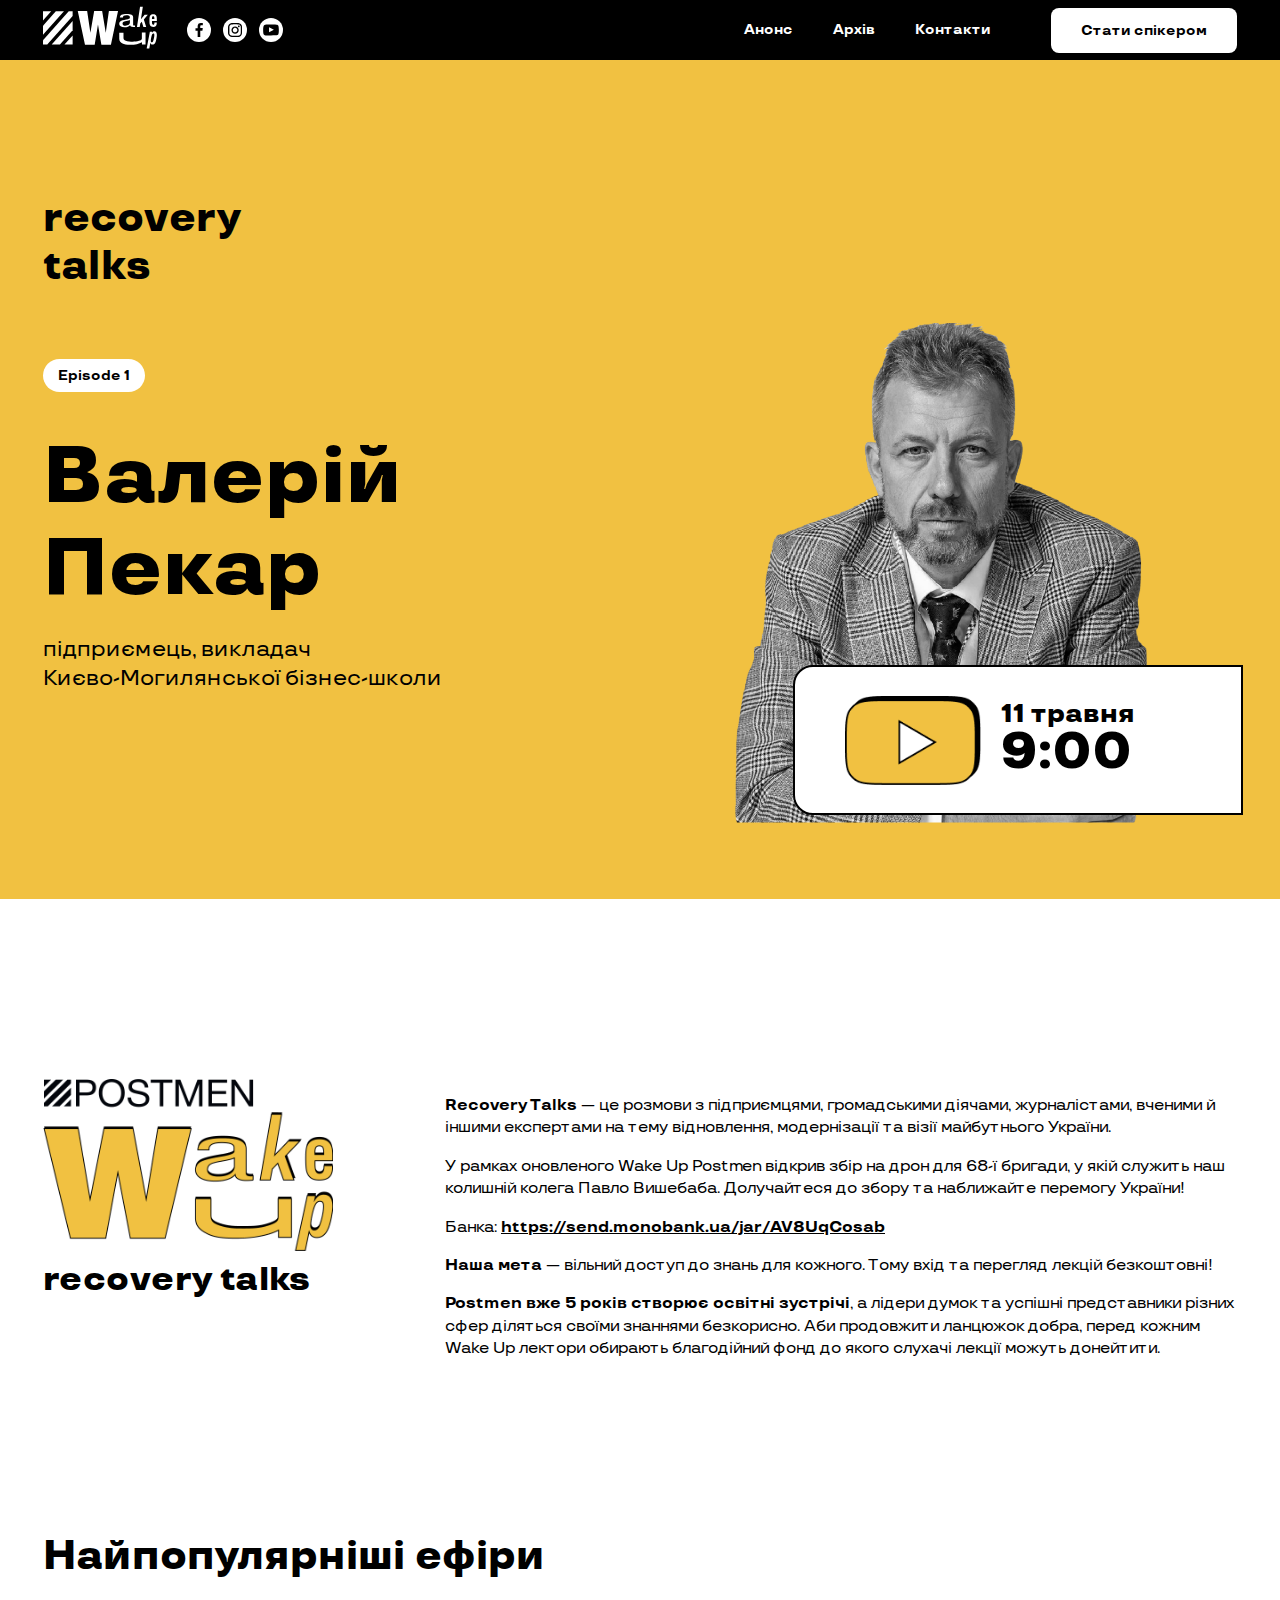
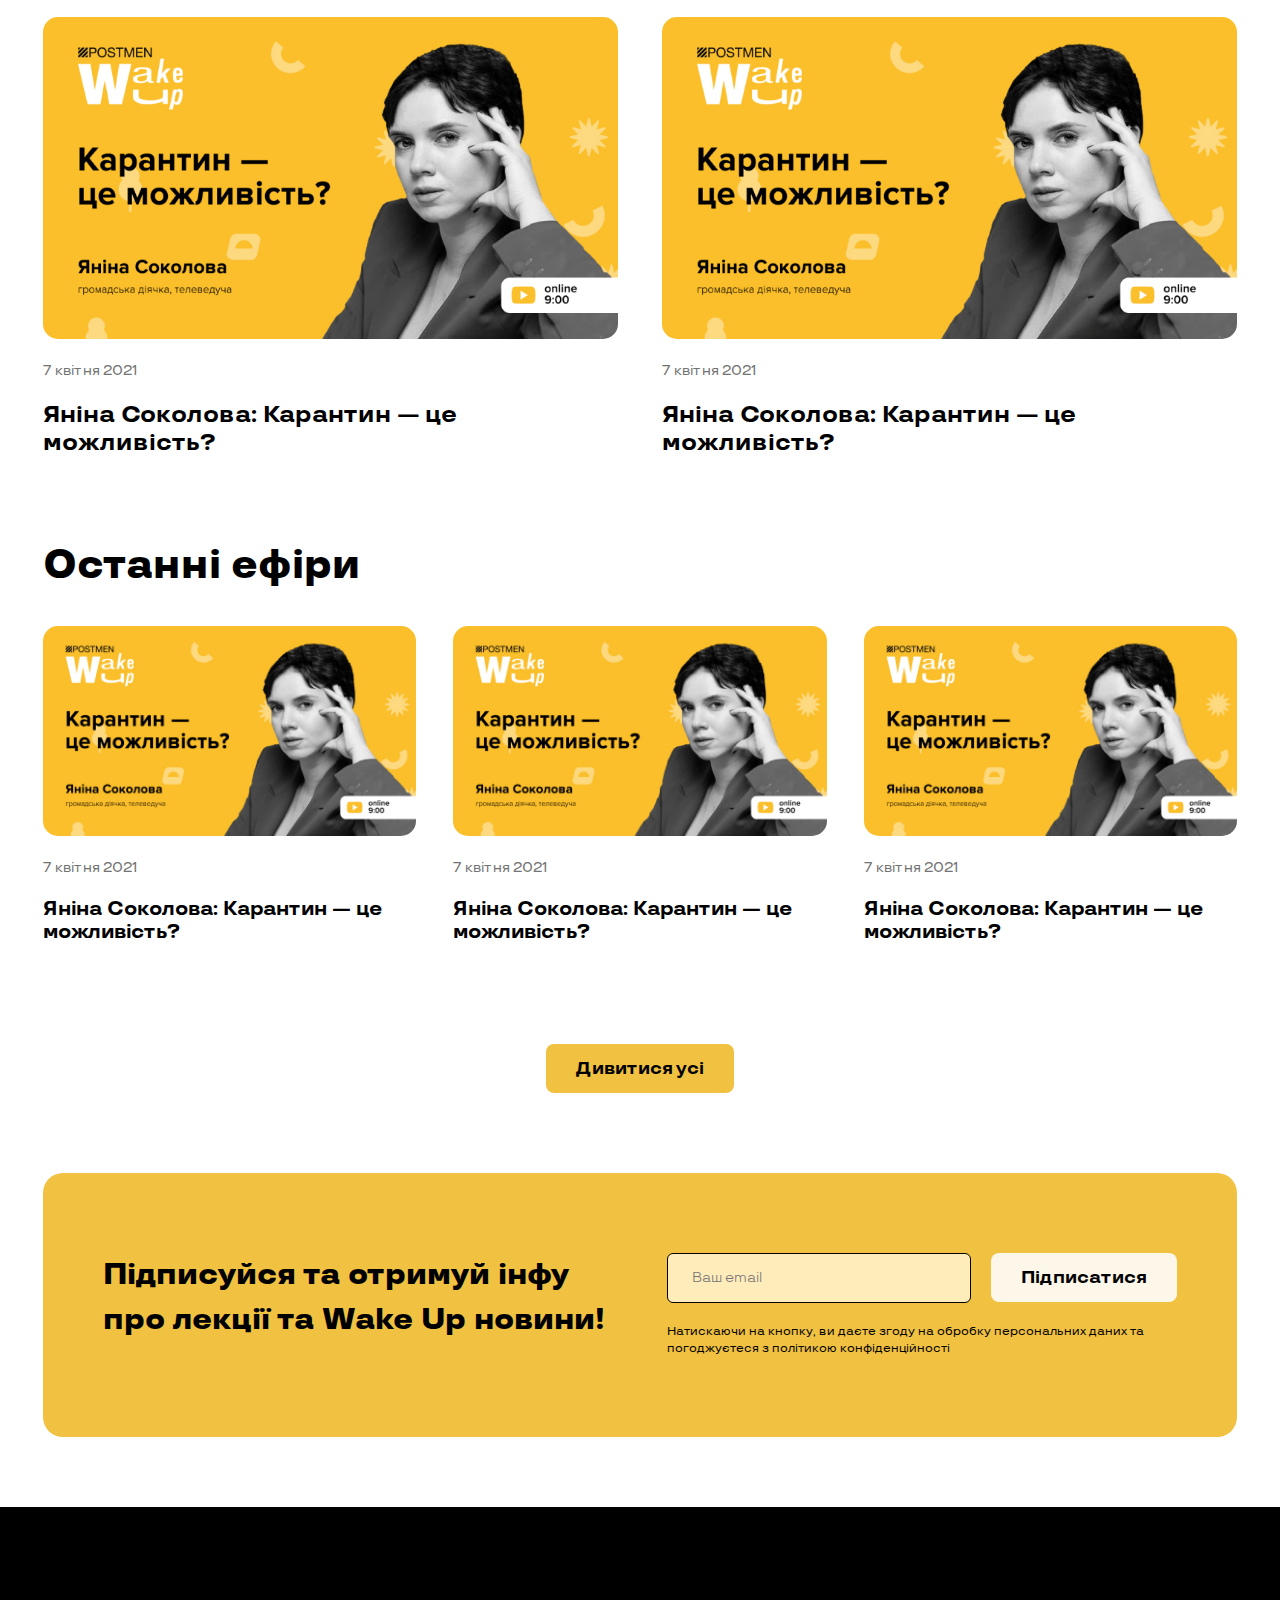
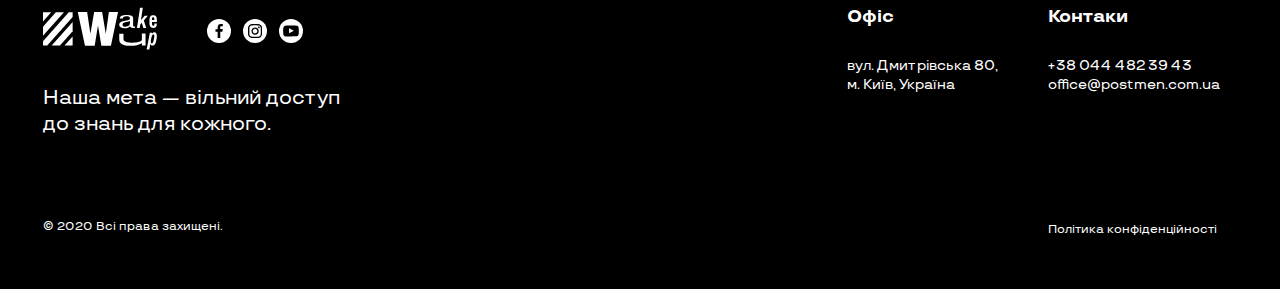
==== commit 245375f3: "new code modal, content style" ====
--- a/index.html
+++ b/index.html
@@ -163,7 +163,7 @@
         <div class="card-container is-big">
             <a href="lecture.html" class="card">
                 <div class="card_image">
-                    <img class="u-img-fluid" src="images/card-img.jpg" alt="card image">
+                    <img class="" src="images/card-img.jpg" alt="card image">
                 </div>
                 <div class="card_time">
                     7 квітня 2021
@@ -175,7 +175,7 @@
 
             <a href="lecture.html" class="card">
                 <div class="card_image">
-                    <img class="u-img-fluid" src="images/card-img.jpg" alt="card image">
+                    <img class="" src="images/card-img.jpg" alt="card image">
                 </div>
                 <div class="card_time">
                     7 квітня 2021
@@ -192,7 +192,7 @@
         <div class="card-container">
             <a  href="lecture.html" class="card">
                 <div class="card_image">
-                    <img class="u-img-fluid" src="images/card-img.jpg" alt="card image">
+                    <img class="" src="images/card-img.jpg" alt="card image">
                 </div>
                 <div class="card_time">
                     7 квітня 2021
@@ -203,7 +203,7 @@
             </a>
             <a  href="lecture.html" class="card">
                 <div class="card_image">
-                    <img class="u-img-fluid" src="images/card-img.jpg" alt="card image">
+                    <img class="" src="images/card-img.jpg" alt="card image">
                 </div>
                 <div class="card_time">
                     7 квітня 2021
@@ -214,7 +214,7 @@
             </a>
             <a  href="lecture.html" class="card">
                 <div class="card_image">
-                    <img class="u-img-fluid" src="images/card-img.jpg" alt="card image">
+                    <img class="" src="images/card-img.jpg" alt="card image">
                 </div>
                 <div class="card_time">
                     7 квітня 2021
--- a/style/styles.css
+++ b/style/styles.css
@@ -448,6 +448,7 @@
 
 .card-container {
   max-width: 100%;
+  width: 100%;
   grid-template-columns: repeat(1, 1fr);
   display: grid;
   gap: var(--card-container-gap);
@@ -458,34 +459,34 @@
 }
 @media (min-width: 768px) {
   .card-container {
-    grid-template-columns: repeat(2, 1fr);
+    grid-template-columns: repeat(2, minmax(200px, 1fr));
   }
   .card-container.is-big {
-    grid-template-columns: repeat(2, 1fr);
+    grid-template-columns: repeat(2, minmax(200px, 1fr));
   }
 }
 @media (min-width: 992px) {
   .card-container {
-    grid-template-columns: repeat(2, 1fr);
+    grid-template-columns: repeat(2, minmax(200px, 1fr));
   }
   .card-container.is-big {
-    grid-template-columns: repeat(2, 1fr);
+    grid-template-columns: repeat(2, minmax(200px, 1fr));
   }
 }
 @media (min-width: 1200px) {
   .card-container {
-    grid-template-columns: repeat(3, 1fr);
+    grid-template-columns: repeat(3, minmax(200px, 1fr));
   }
   .card-container.is-big {
-    grid-template-columns: repeat(2, 1fr);
+    grid-template-columns: repeat(2, minmax(200px, 1fr));
   }
 }
 @media (min-width: 1400px) {
   .card-container {
-    grid-template-columns: repeat(3, 1fr);
+    grid-template-columns: repeat(3, minmax(200px, 1fr));
   }
   .card-container.is-big {
-    grid-template-columns: repeat(2, 1fr);
+    grid-template-columns: repeat(2, minmax(200px, 1fr));
   }
 }
 
@@ -496,8 +497,11 @@
   border-radius: 10px;
   overflow: hidden;
   display: block;
+  line-height: 0;
 }
 .card .card_image img {
+  min-width: 100%;
+  object-fit: cover;
   width: 100%;
   transition: var(--transition-all);
 }
@@ -2044,6 +2048,7 @@
   line-height: 0;
   border-radius: 15px;
   margin: 0 0 10px 0;
+  overflow: hidden;
 }
 .lecture-head_image img {
   width: 100%;
@@ -2070,30 +2075,6 @@
 @media (min-width: 1400px) {
   .lecture-info {
     margin: 80px 0 0 0;
-  }
-}
-
-.lecture-info_article {
-  margin-top: 40px;
-  font-size: var(--h5-font-size);
-}
-.lecture-info_article h3 {
-  margin-bottom: 30px;
-}
-.lecture-info_article p {
-  font-size: var(--h5-font-size);
-}
-@media (min-width: 768px) {
-  .lecture-info_article {
-    margin-top: 50px;
-  }
-}
-@media (min-width: 1400px) {
-  .lecture-info_article {
-    margin-top: 80px;
-  }
-  .lecture-info_article h3 {
-    margin-bottom: 35px;
   }
 }
 
@@ -2179,6 +2160,101 @@
 }
 .privacy a {
   color: var(--accent-color);
+}
+
+.lecture-content h1 {
+  font-weight: 800;
+  margin-bottom: 30px;
+  margin-top: 30px;
+  font-size: var(--h1-font-size);
+  line-height: 120%;
+}
+.lecture-content h2 {
+  font-size: var(--h2-font-size);
+  line-height: 120%;
+  margin-bottom: 30px;
+  margin-top: 40px;
+}
+.lecture-content h3 {
+  font-size: var(--h3-font-size);
+  line-height: 120%;
+  margin-bottom: 30px;
+  margin-top: 40px;
+}
+.lecture-content h4 {
+  font-size: var(--h4-font-size);
+  line-height: 120%;
+}
+.lecture-content h5 {
+  font-size: var(--h5-font-size);
+  line-height: 120%;
+}
+.lecture-content p {
+  font-size: var(--h5-font-size);
+}
+.lecture-content ul {
+  padding: 0 0 0 22px;
+}
+.lecture-content ul li {
+  font-size: var(--h5-font-size);
+}
+.lecture-content ul li:before {
+  left: -20px;
+}
+.lecture-content ol {
+  padding: 0 0 0 15px;
+}
+.lecture-content ol li {
+  font-size: var(--h5-font-size);
+  padding-left: 15px;
+}
+.lecture-content ol li::marker {
+  display: inline-block;
+  font-size: 0.99ch;
+}
+.lecture-content ol li + li {
+  margin-top: 15px;
+}
+@media (min-width: 768px) {
+  .lecture-content h1 {
+    margin-top: 60px;
+    margin-bottom: 40px;
+  }
+  .lecture-content h3 {
+    margin-top: 60px;
+    margin-bottom: 30px;
+  }
+  .lecture-content ul {
+    padding: 0 0 0 30px;
+  }
+  .lecture-content ul li {
+    font-size: var(--h5-font-size);
+  }
+  .lecture-content ul li:before {
+    left: -25px;
+  }
+}
+@media (min-width: 1200px) {
+  .lecture-content h1 {
+    margin-top: 50px;
+    margin-bottom: 30px;
+  }
+  .lecture-content ul li {
+    font-size: var(--h5-font-size);
+  }
+  .lecture-content ul li:before {
+    left: -30px;
+  }
+}
+@media (min-width: 1400px) {
+  .lecture-content h1 {
+    margin-top: 80px;
+    margin-bottom: 50px;
+  }
+  .lecture-content h3 {
+    margin-top: 80px;
+    margin-bottom: 40px;
+  }
 }
 
 .modal {
@@ -2343,15 +2419,15 @@
   display: none;
 }
 
-.step-one {
+.step-one, .step-one-2 {
   display: none;
   width: 100%;
 }
-.step-one.is-active {
+.step-one.is-active, .step-one-2.is-active {
   display: block;
 }
 
-.step-two {
+.step-two, .step-two-2 {
   width: 100%;
   display: none;
   justify-content: center;
@@ -2363,14 +2439,14 @@
   text-align: center;
 }
 @media (min-width: 1200px) {
-  .step-two {
+  .step-two, .step-two-2 {
     padding: 90px 0;
   }
 }
-.step-two.is-active {
+.step-two.is-active, .step-two-2.is-active {
   display: flex;
 }
-.step-two p {
+.step-two p, .step-two-2 p {
   margin: 0;
 }
 
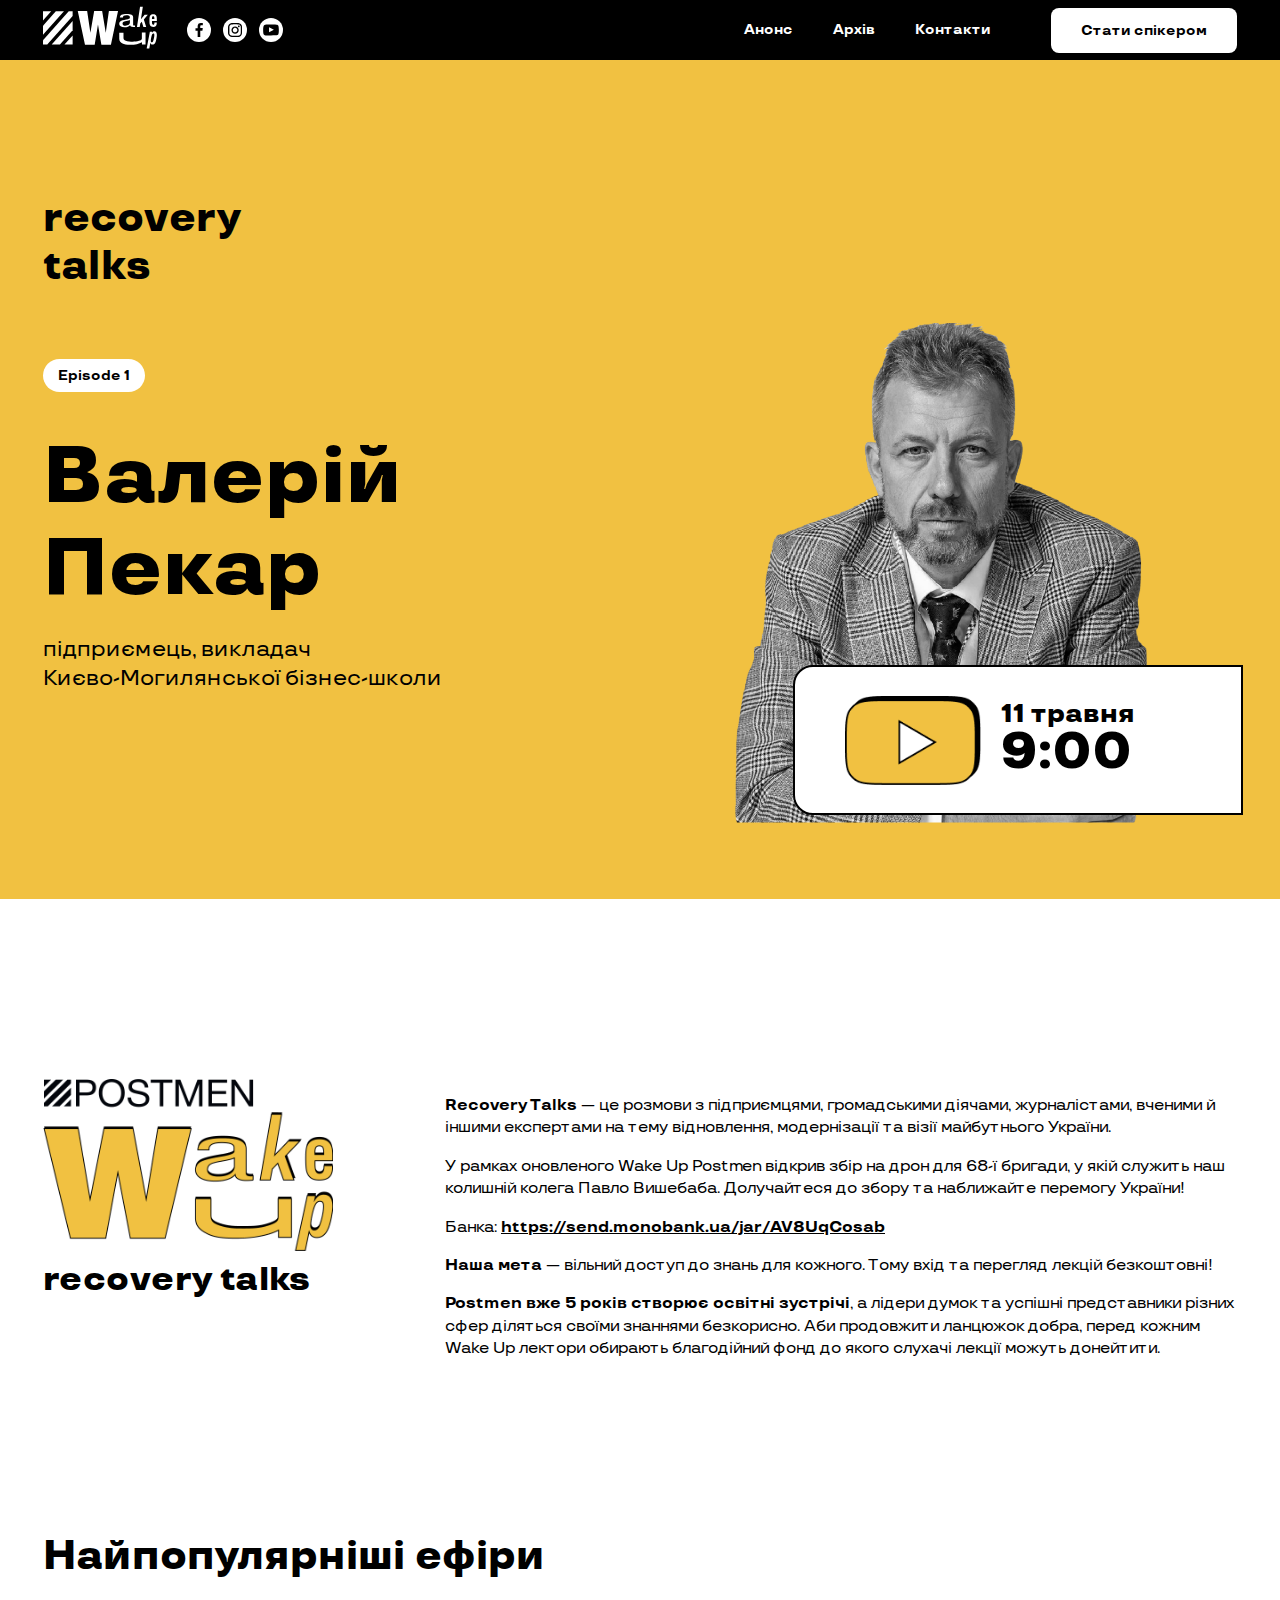
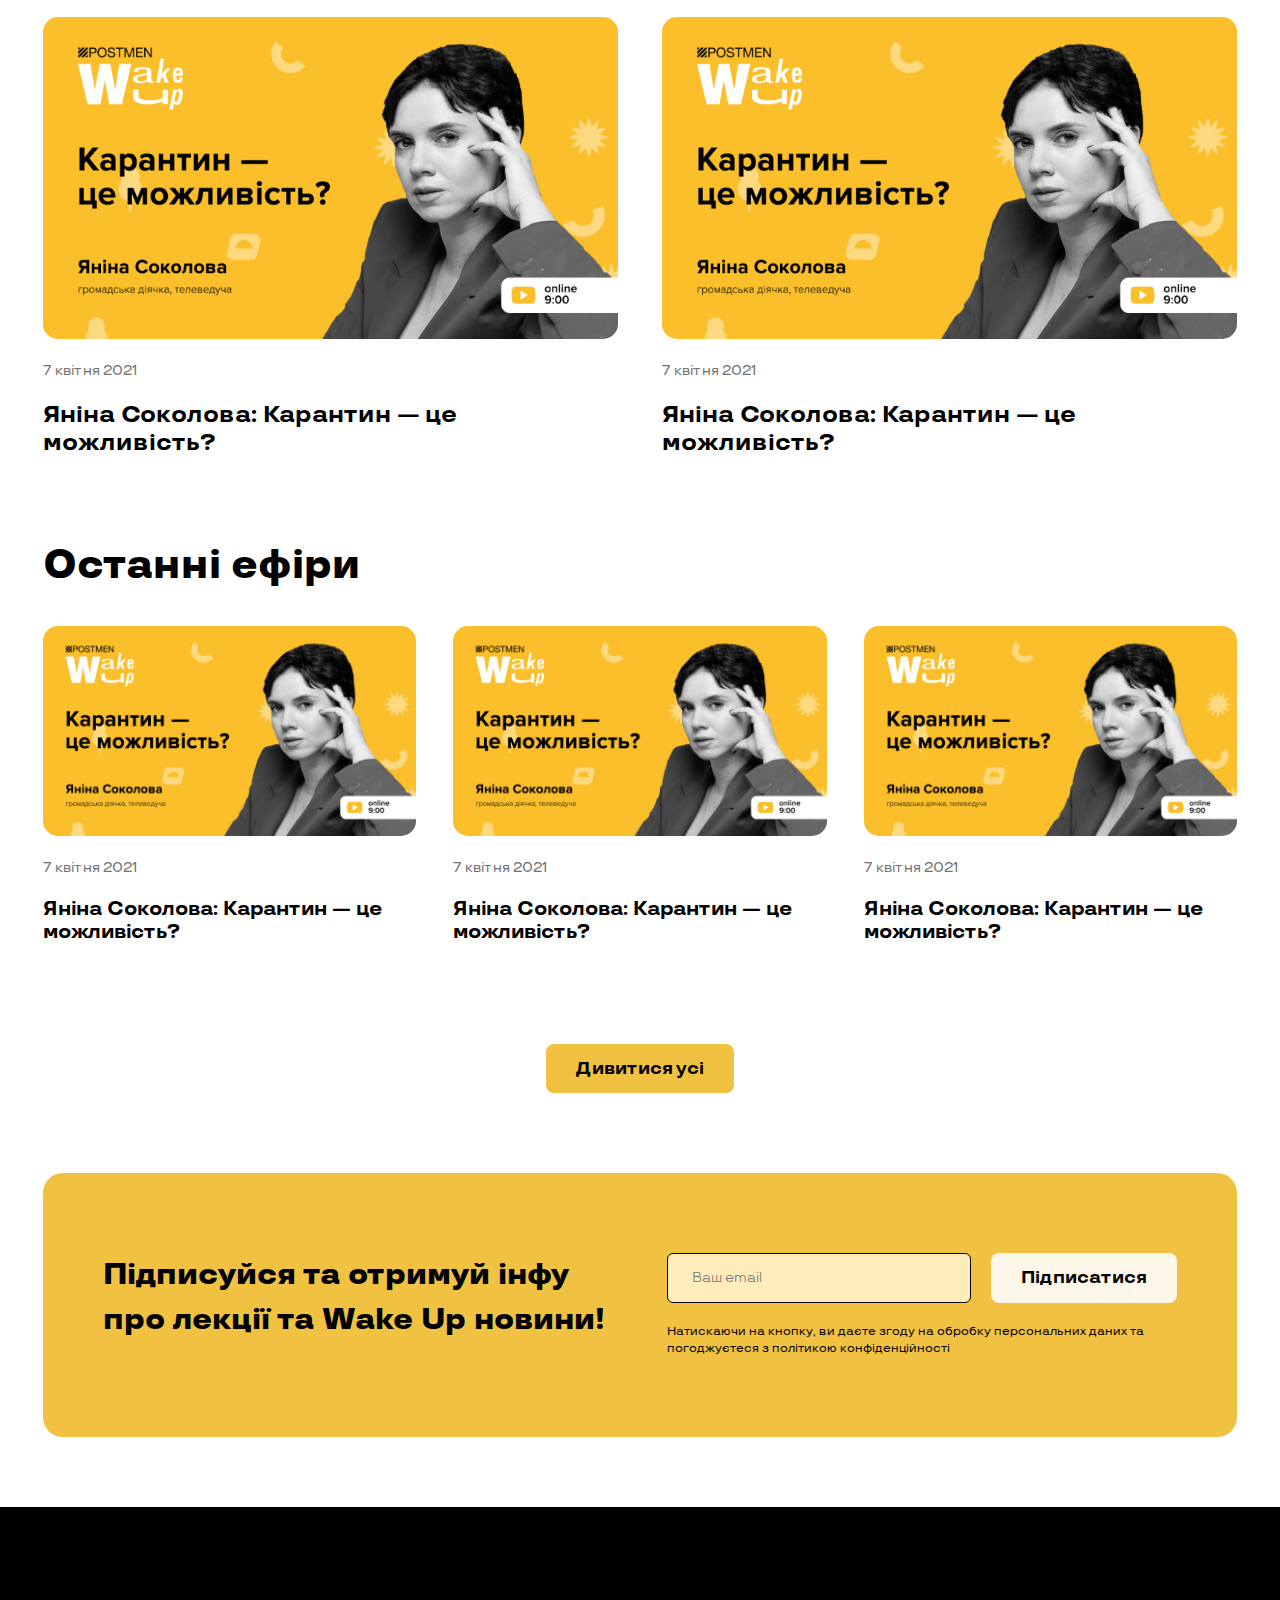
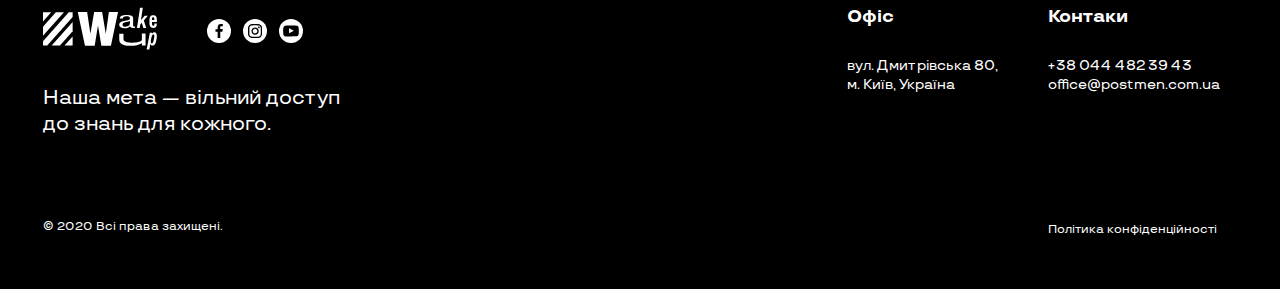
==== commit ba5f4baa: "form control refactoring" ====
--- a/index.html
+++ b/index.html
@@ -235,7 +235,10 @@
                 Підписуйся та отримуй інфу про лекції та Wake Up новини!
             </div>
             <form class="subscribe-form subscribe-form-step-one is-active" action="">
-                <input class="form-control" type="email" placeholder="Ваш email">
+                <div class="form-control is-subscribe">
+                    <input class="form-control_input" type="email" placeholder="Ваш email">
+                    <span class="error">This is not valid</span>
+                </div>
                 <button class="button is-subscribe" type="submit" onclick="subscribeForm()">Підписатися</button>
                 <p class="subscribe-form_text">Натискаючи на кнопку, ви даєте згоду на обробку персональних даних
                     та погоджуєтеся з політикою конфіденційності</p>
@@ -327,11 +330,26 @@
         <div class="step-one is-active">
             <h2 class="u-h2 title-main u-text-center">Стати спікером</h2>
             <form action="" class="modal-form">
-                <input type="text" placeholder="Ім’я" class="modal-form-control">
-                <input type="tel" placeholder="Телефон" class="modal-form-control">
-                <input type="text" placeholder="Запропонуй тему" class="modal-form-control col-all">
-                <input type="text" placeholder="Чому ця тема важлива" class="modal-form-control col-all">
-                <textarea name="" id="" cols="30" rows="3" placeholder="Ща саме ти розкажеш" class="modal-form-control col-all"></textarea>
+                <div class="modal-form-control">
+                    <input type="text" placeholder="Ім’я" class="modal-form-control_input">
+                    <span class="error">This is not valid</span>
+                </div>
+                <div class="modal-form-control">
+                    <input type="tel" placeholder="Телефон" class="modal-form-control_input">
+                    <span class="error">This is not valid</span>
+                </div>
+                <div class="modal-form-control col-all">
+                    <input type="text" placeholder="Запропонуй тему" class="modal-form-control_input">
+                    <span class="error">This is not valid</span>
+                </div>
+                <div class="modal-form-control col-all">
+                    <input type="text" placeholder="Чому ця тема важлива" class="modal-form-control_input">
+                    <span class="error">This is not valid</span>
+                </div>
+                <div class="modal-form-control col-all">
+                    <textarea name="" id="" cols="30" rows="3" placeholder="Ща саме ти розкажеш" class="modal-form-control_input col-all"></textarea>
+                    <span class="error">This is not valid</span>
+                </div>
                 <div class="modal-button-container u-text-center col-all">
                     <button class="modal-button button" onclick="stepForm()">Відправити</button>
                 </div>
--- a/style/styles.css
+++ b/style/styles.css
@@ -10,6 +10,7 @@
   --neutral-ligth-color: #959595;
   --accent-color: #F1C141;
   --neutral-accent-color: #F7D477;
+  --error-color: #DF0000;
   --transition-all: all 0.4s;
   --breakpoint-container-sm: 100%;
   --breakpoint-container-md: 708px;
@@ -225,6 +226,100 @@
   }
 }
 
+.form-control.is-subscribe {
+  width: auto;
+}
+.form-control.is-subscribe .form-control_input {
+  width: 100%;
+  background-color: #FFECBB;
+  border: 1px solid #000000;
+  color: var(--primal-color);
+}
+.form-control.is-subscribe .form-control_input:focus {
+  background: var(--base-color);
+}
+.form-control.has-error .form-control_input {
+  border-color: var(--error-color);
+  color: var(--error-color);
+}
+.form-control.has-error .form-control_input::placeholder {
+  color: var(--error-color);
+}
+.form-control.has-error .error {
+  display: block;
+}
+
+.form-control_input {
+  color: var(--base-color);
+  width: 100%;
+  height: 43px;
+  background: #2C2C2C;
+  border-radius: 6px;
+  font-weight: 400;
+  font-size: var(--font-size-small);
+  border: none;
+  padding: 13px 20px;
+}
+@media (min-width: 768px) {
+  .form-control_input {
+    height: 50px;
+    padding: 9px 24px;
+  }
+}
+@media (min-width: 1400px) {
+  .form-control_input {
+    height: 62px;
+    padding: 15px 28px;
+  }
+}
+.form-control_input:focus {
+  background: var(--base-color);
+}
+
+.modal-form-control {
+  display: flex;
+  flex-direction: column;
+}
+.modal-form-control.has-error .modal-form-control_input {
+  border-color: var(--error-color);
+  color: var(--error-color);
+}
+.modal-form-control.has-error .modal-form-control_input::placeholder {
+  color: var(--error-color);
+}
+.modal-form-control.has-error .error {
+  display: block;
+}
+
+.modal-form-control_input {
+  width: 100%;
+  font-weight: 400;
+  font-size: var(--font-size-small);
+  line-height: 130%;
+  padding: 13px 20px;
+  background: var(--base-color);
+  border: 1px solid #D5D5D5;
+  border-radius: 6px;
+}
+@media (min-width: 768px) {
+  .modal-form-control_input {
+    padding: 9px 24px;
+  }
+}
+@media (min-width: 1400px) {
+  .modal-form-control_input {
+    line-height: 32px;
+    padding: 15px 28px;
+  }
+}
+
+.error {
+  font-size: var(--font-size-smalled);
+  color: var(--error-color);
+  display: none;
+  margin-top: 10px;
+}
+
 .brand-name {
   width: var(--brand-name-width);
   margin-right: var(--brand-name-margin-right);
@@ -404,9 +499,20 @@
 .button.is-subscribe {
   color: var(--primal-color);
   background: #FDF7EA;
+  height: 43px;
 }
 .button.is-subscribe:hover, .button.is-subscribe:active {
   outline: 2px solid var(--primal-color);
+}
+@media (min-width: 768px) {
+  .button.is-subscribe {
+    height: 50px;
+  }
+}
+@media (min-width: 1400px) {
+  .button.is-subscribe {
+    height: 62px;
+  }
 }
 .button.is-small {
   font-size: var(--font-size-small);
@@ -588,33 +694,6 @@
     font-size: 24px;
     margin-top: 30px;
   }
-}
-
-.form-control {
-  color: var(--base-color);
-  width: 100%;
-  height: 43px;
-  background: #2C2C2C;
-  border-radius: 6px;
-  font-weight: 400;
-  font-size: var(--font-size-small);
-  border: none;
-  padding: 13px 20px;
-}
-@media (min-width: 768px) {
-  .form-control {
-    height: 50px;
-    padding: 9px 24px;
-  }
-}
-@media (min-width: 1400px) {
-  .form-control {
-    height: 62px;
-    padding: 15px 28px;
-  }
-}
-.form-control:focus {
-  background: var(--base-color);
 }
 
 .footer {
@@ -1878,15 +1957,6 @@
     min-width: 625px;
   }
 }
-.subscribe-form .form-control {
-  width: auto;
-  background-color: #FFECBB;
-  border: 1px solid #000000;
-  color: var(--primal-color);
-}
-.subscribe-form .form-control:focus {
-  background: var(--base-color);
-}
 
 .subscribe-form-step-one {
   display: none;
@@ -2355,35 +2425,49 @@
     grid-template-columns: 1fr 1fr;
   }
 }
-
+.modal-form.is-processing::before {
+  content: "";
+  position: absolute;
+  top: 0;
+  left: 0;
+  bottom: 0;
+  right: 0;
+  background-color: rgba(68, 68, 68, 0.15);
+}
+.modal-form.is-processing::after {
+  content: "";
+  position: absolute;
+  top: 50%;
+  left: 50%;
+  margin-top: -30px;
+  margin-left: -30px;
+  width: 50px;
+  height: 50px;
+  border-radius: 50px;
+  border: 5px solid #ffffff;
+  border-top-color: #000000;
+  animation: loading 2s linear infinite;
+}
+.modal-form.is-processing .modal-button {
+  pointer-events: none;
+  background-color: #D8D8D8;
+  opacity: 0.7;
+}
+
+@keyframes loading {
+  0% {
+    transform: rotate(0deg);
+  }
+  100% {
+    transform: rotate(360deg);
+  }
+}
 .col-all {
   grid-column: 1/2;
 }
 @media (min-width: 768px) {
   .col-all {
     grid-column: 1/3;
-  }
-}
-
-.modal-form-control {
-  width: 100%;
-  font-weight: 400;
-  font-size: var(--font-size-small);
-  line-height: 130%;
-  padding: 13px 20px;
-  background: var(--base-color);
-  border: 1px solid #D5D5D5;
-  border-radius: 6px;
-}
-@media (min-width: 768px) {
-  .modal-form-control {
-    padding: 9px 24px;
-  }
-}
-@media (min-width: 1400px) {
-  .modal-form-control {
-    line-height: 32px;
-    padding: 15px 28px;
   }
 }
 
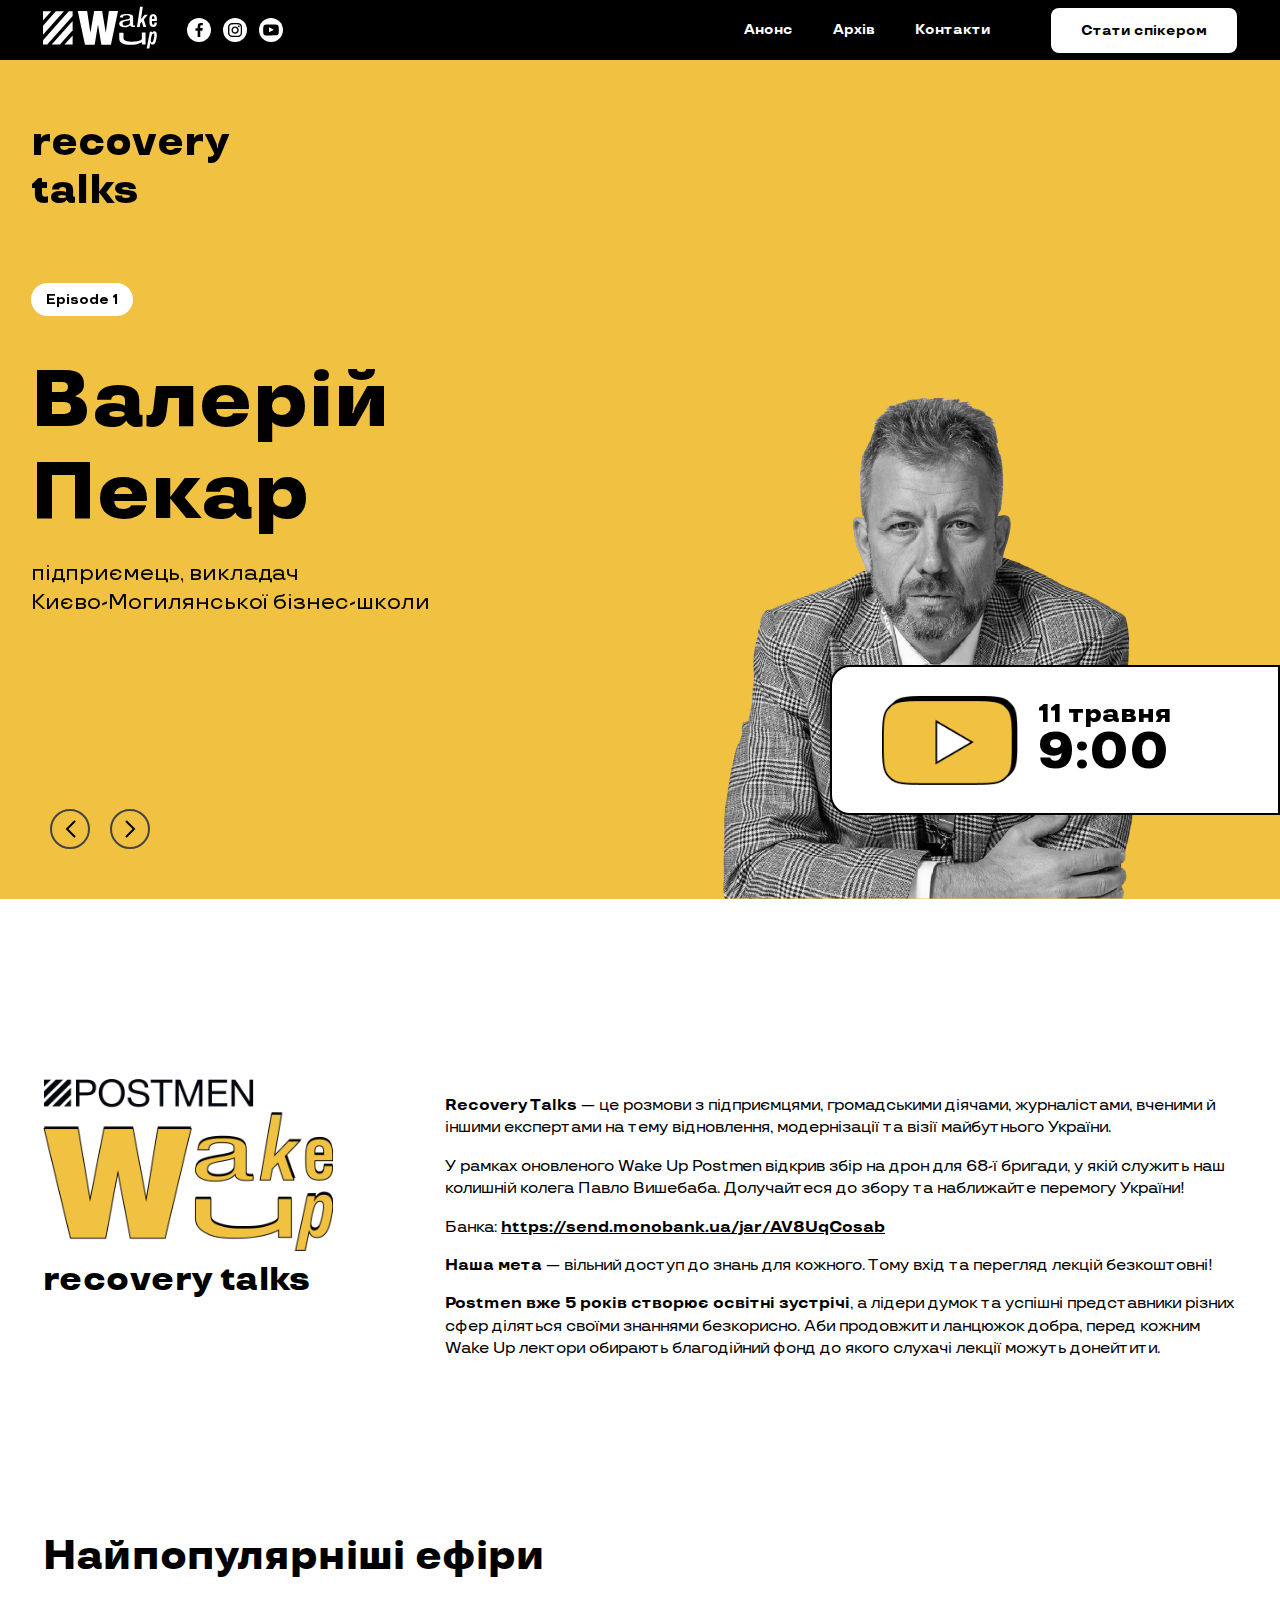
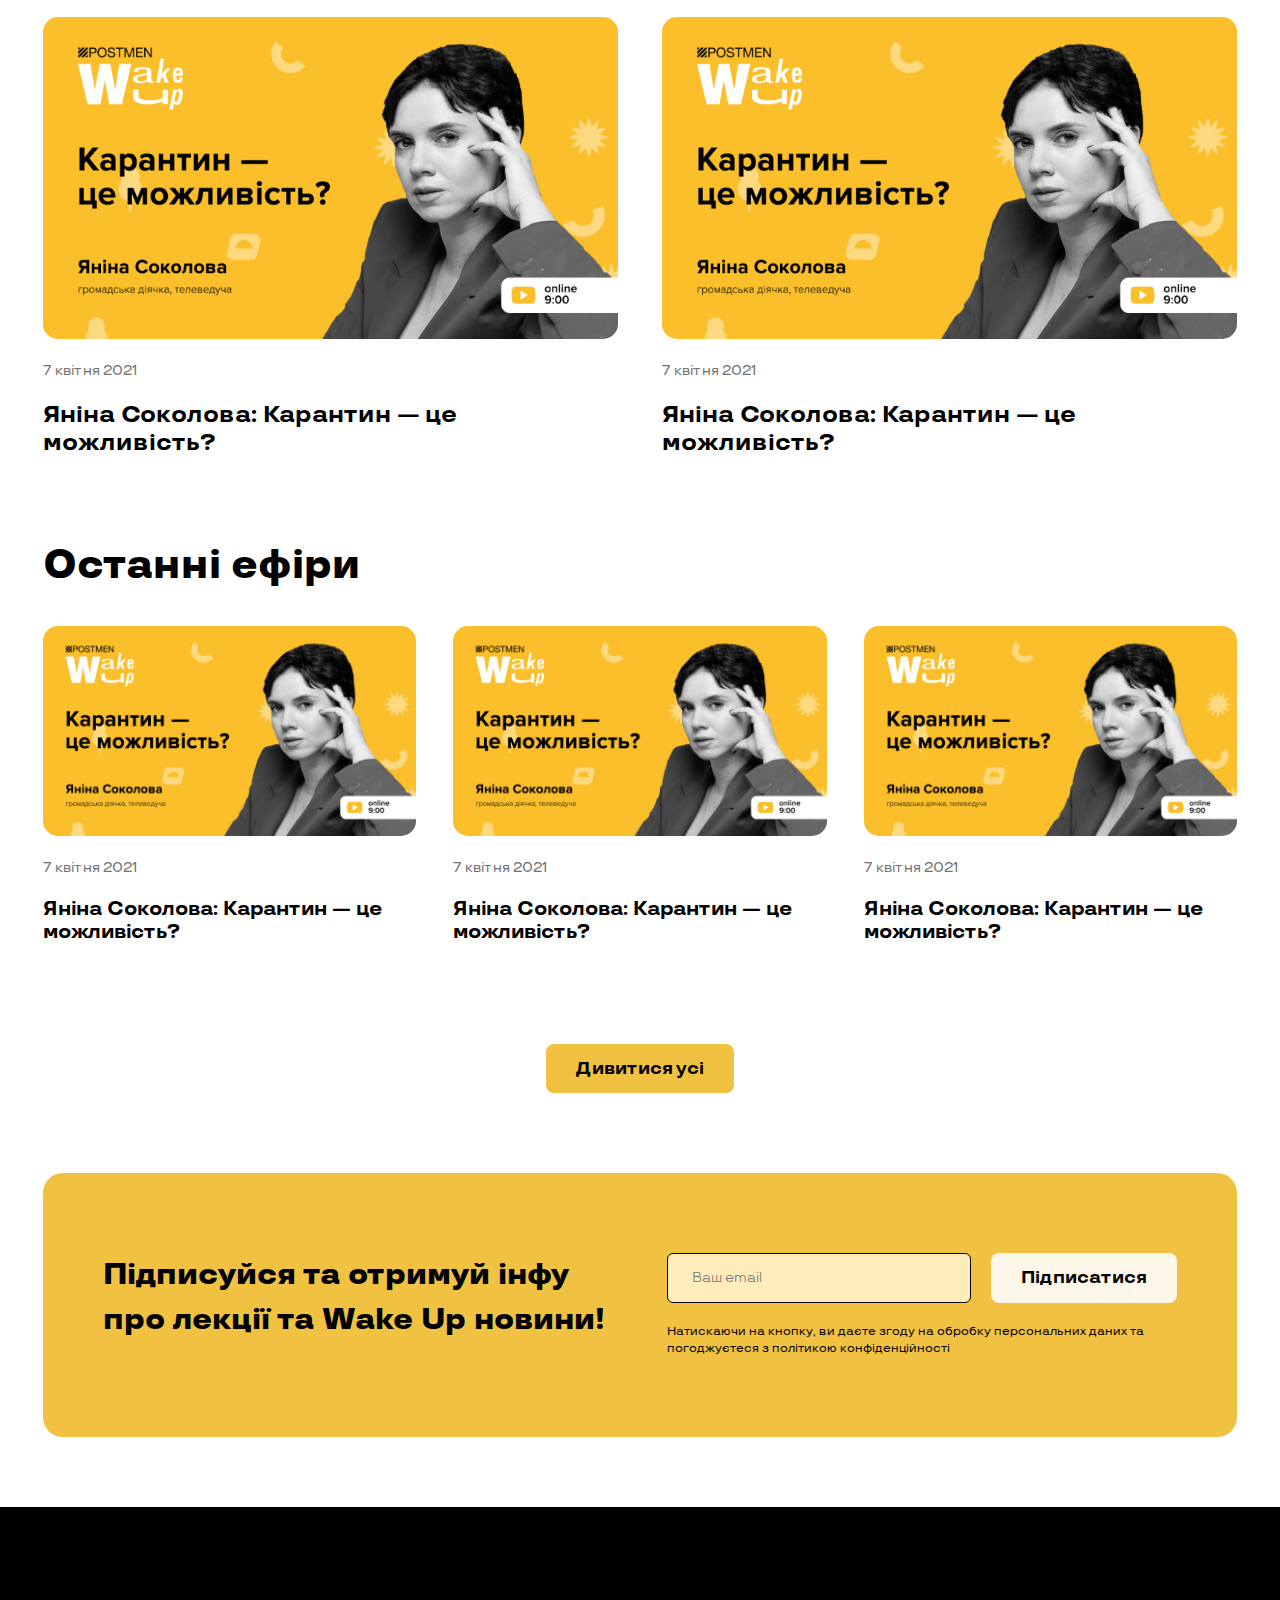
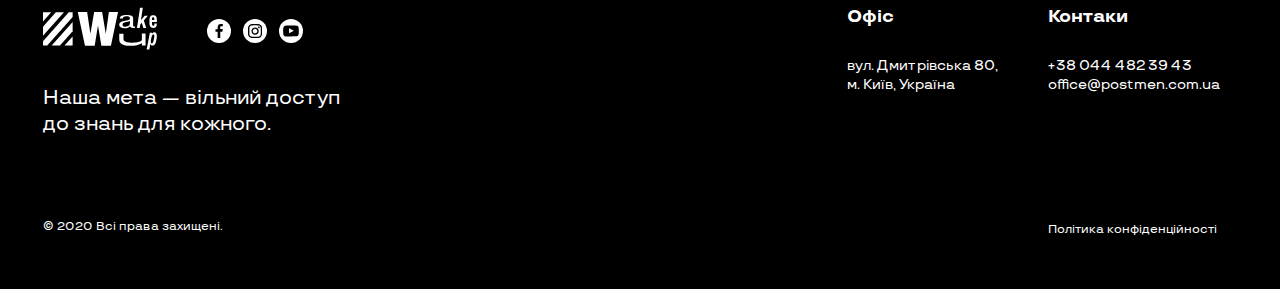
==== commit 97062c2d: "slider and error page" ====
--- a/index.html
+++ b/index.html
@@ -86,52 +86,104 @@
 
 </header>
 
-<div class="hero-block-wrapper">
-    <div class="hero-block">
-        <a href="#" class="hero-block-item ">
-            <div class="hero-block-item-container container">
-                <div class="row">
-                    <div class="hero-block_info col-6">
-                        <h2 class="hero-block_info_h2 d-none d-lg-block">recovery <br>
-                            talks</h2>
-                        <div>
-                            <span class="label is-white">Episode 1</span>
-                        </div>
-                        <h1 class="hero-block_info_h1">Валерій <br>
-                            Пекар
-                        </h1>
-                        <p class="hero-block_info_p">підприємець, викладач <br>
-                            Києво-Могилянської бізнес-школи </p>
-                    </div>
-
-                    <div class="hero-block_img is-bottom col-6">
-                        <h2 class="hero-block_info_h2 d-block d-lg-none">recovery<br>
-                            talks</h2>
-
-                        <img class="u-img-fluid" src="images/valerii.png"
-                             srcset="
+
+
+<main>
+    <div class="hero-block-wrapper">
+        <div class="hero-block">
+
+            <div class="slider-hero-block">
+                <div>
+                    <div class="hero-block-slide">
+                        <a href="#" class="hero-block-item ">
+                            <div class="hero-block-item-container container">
+                                <div class="row">
+                                    <div class="hero-block_info col-6">
+                                        <h2 class="hero-block_info_h2 d-none d-lg-block">recovery <br>
+                                            talks</h2>
+                                        <div>
+                                            <span class="label is-white">Episode 1</span>
+                                        </div>
+                                        <h1 class="hero-block_info_h1">Валерій <br>
+                                            Пекар
+                                        </h1>
+                                        <p class="hero-block_info_p">підприємець, викладач <br>
+                                            Києво-Могилянської бізнес-школи </p>
+                                    </div>
+
+                                    <div class="hero-block_img is-bottom col-6">
+                                        <h2 class="hero-block_info_h2 d-block d-lg-none">recovery<br>
+                                            talks</h2>
+
+                                        <img class="u-img-fluid" src="images/valerii.png"
+                                             srcset="
                         images/valerii_x2.png 800w,
                         images/valerii_x3.png  1200w,
                       "
-                             alt="Валерій Пекар">
+                                             alt="Валерій Пекар">
+                                    </div>
+                                </div>
+
+                            </div>
+
+                            <div class="hero-block_capture">
+                                <img src="images/hero-block-capture-img.png" alt="youtube icon">
+                                <div class="hero-block_capture_info">
+                                    <p class="hero-block_capture_info_date">11 травня</p>
+                                    <p class="hero-block_capture_info_time">9:00</p>
+                                </div>
+                            </div>
+                        </a>
+
                     </div>
                 </div>
-
-            </div>
-
-            <div class="hero-block_capture">
-                <img src="images/hero-block-capture-img.png" alt="youtube icon">
-                <div class="hero-block_capture_info">
-                    <p class="hero-block_capture_info_date">11 травня</p>
-                    <p class="hero-block_capture_info_time">9:00</p>
-                </div>
-            </div>
-        </a>
-
-    </div>
-</div>
-
-<main>
+                <div>
+                    <div class="hero-block-slide">
+                        <a href="#" class="hero-block-item ">
+                            <div class="hero-block-item-container container">
+                                <div class="row">
+                                    <div class="hero-block_info col-6">
+                                        <h2 class="hero-block_info_h2 d-none d-lg-block">recovery <br>
+                                            talks</h2>
+                                        <div>
+                                            <span class="label is-white">Episode 1</span>
+                                        </div>
+                                        <h1 class="hero-block_info_h1">Валерій <br>
+                                            Пекар
+                                        </h1>
+                                        <p class="hero-block_info_p">підприємець, викладач <br>
+                                            Києво-Могилянської бізнес-школи </p>
+                                    </div>
+
+                                    <div class="hero-block_img is-bottom col-6">
+                                        <h2 class="hero-block_info_h2 d-block d-lg-none">recovery<br>
+                                            talks</h2>
+
+                                        <img class="u-img-fluid" src="images/valerii.png"
+                                             srcset="
+                        images/valerii_x2.png 800w,
+                        images/valerii_x3.png  1200w,
+                      "
+                                             alt="Валерій Пекар">
+                                    </div>
+                                </div>
+
+                            </div>
+
+                            <div class="hero-block_capture">
+                                <img src="images/hero-block-capture-img.png" alt="youtube icon">
+                                <div class="hero-block_capture_info">
+                                    <p class="hero-block_capture_info_date">11 травня</p>
+                                    <p class="hero-block_capture_info_time">9:00</p>
+                                </div>
+                            </div>
+                        </a>
+                    </div>
+                </div>
+            </div>
+        </div>
+    </div>
+
     <div class="container container-index-about">
         <div class="row">
             <div class="col-lg-4 col-12 container-index-about-img">
@@ -323,7 +375,6 @@
     </div>
 </footer>
 
-
 <div class="modal is-hidden">
     <div class="modal-container">
         <button class="close-modal"><img src="images/close.svg" alt="close icon"></button>
@@ -371,6 +422,15 @@
 <script type="text/javascript" src="script/jquery-3.6.1.min.js"></script>
 <script src="script/slick.min.js" type="text/javascript" charset="utf-8"></script>
 <script src="script/main.js" type="text/javascript" charset="utf-8"></script>
+<script type="text/javascript" charset="utf-8">
+    $(document).ready(function(){
+        $('.slider-hero-block').slick({
+            infinite: true,
+            slidesToShow: 1,
+            slidesToScroll: 1,
+        });
+    });
+</script>
 
 </body>
 </html>
--- a/style/styles.css
+++ b/style/styles.css
@@ -153,9 +153,16 @@
   background-color: var(--base-color);
   color: var(--primal-color);
   position: relative;
+  height: 100%;
+  display: flex;
+  flex-direction: column;
 }
 body.is-no-scroll {
   overflow: hidden;
+}
+
+main {
+  flex-grow: 1;
 }
 
 h1 {
@@ -702,6 +709,7 @@
   padding-top: 45px;
   padding-bottom: 40px;
   margin-top: 60px;
+  flex: 0 0 auto;
 }
 
 .footer-tagline {
@@ -1203,11 +1211,11 @@
   width: calc(100% + var(--card-container-gap));
 }
 .slider-hero-block .slick-track {
-  gap: var(--card-container-gap);
   display: flex;
 }
 .slider-hero-block .slick-slide {
   height: 100%;
+  width: 100vw;
 }
 .slider-hero-block .slick-prev,
 .slider-hero-block .slick-next {
@@ -1476,7 +1484,7 @@
 
 .hero-block-item {
   display: flex;
-  align-items: center;
+  align-items: stretch;
   flex-direction: column-reverse;
   height: 100%;
   min-height: calc(100vh - var(--header-height));
@@ -1492,6 +1500,11 @@
 
 .hero-block-item-container {
   height: 100%;
+  min-height: calc(100vh - var(--header-height));
+}
+.hero-block-item-container .row {
+  height: 100%;
+  min-height: calc(100vh - var(--header-height));
 }
 
 .hero-block_info {
@@ -2232,6 +2245,57 @@
   color: var(--accent-color);
 }
 
+.notfound {
+  max-width: 520px;
+  width: 100%;
+  line-height: 1.4;
+  text-align: center;
+  position: absolute;
+  left: 50%;
+  top: 30%;
+  transform: translate(-50%, -50%);
+}
+.notfound h2 {
+  font-family: cabin, sans-serif;
+  font-size: 20px;
+  font-weight: 400;
+  text-transform: uppercase;
+  color: #000;
+  margin-top: 0;
+  margin-bottom: 25px;
+}
+
+.notfound-404 {
+  position: relative;
+  height: 200px;
+}
+.notfound-404 h3 {
+  position: relative;
+  font-size: 16px;
+  font-weight: 600;
+  text-transform: uppercase;
+  color: #262626;
+  margin: 0;
+  letter-spacing: 3px;
+  padding-left: 6px;
+}
+.notfound-404 h1 {
+  position: absolute;
+  left: 50%;
+  top: 60%;
+  transform: translate(-50%, -50%);
+  font-size: 200px;
+  font-weight: 900;
+  margin: 0;
+  color: #262626;
+  text-transform: uppercase;
+  letter-spacing: -40px;
+  margin-left: -20px;
+}
+.notfound-404 h1 > span {
+  text-shadow: -8px 0 0 #fff;
+}
+
 .lecture-content h1 {
   font-weight: 800;
   margin-bottom: 30px;
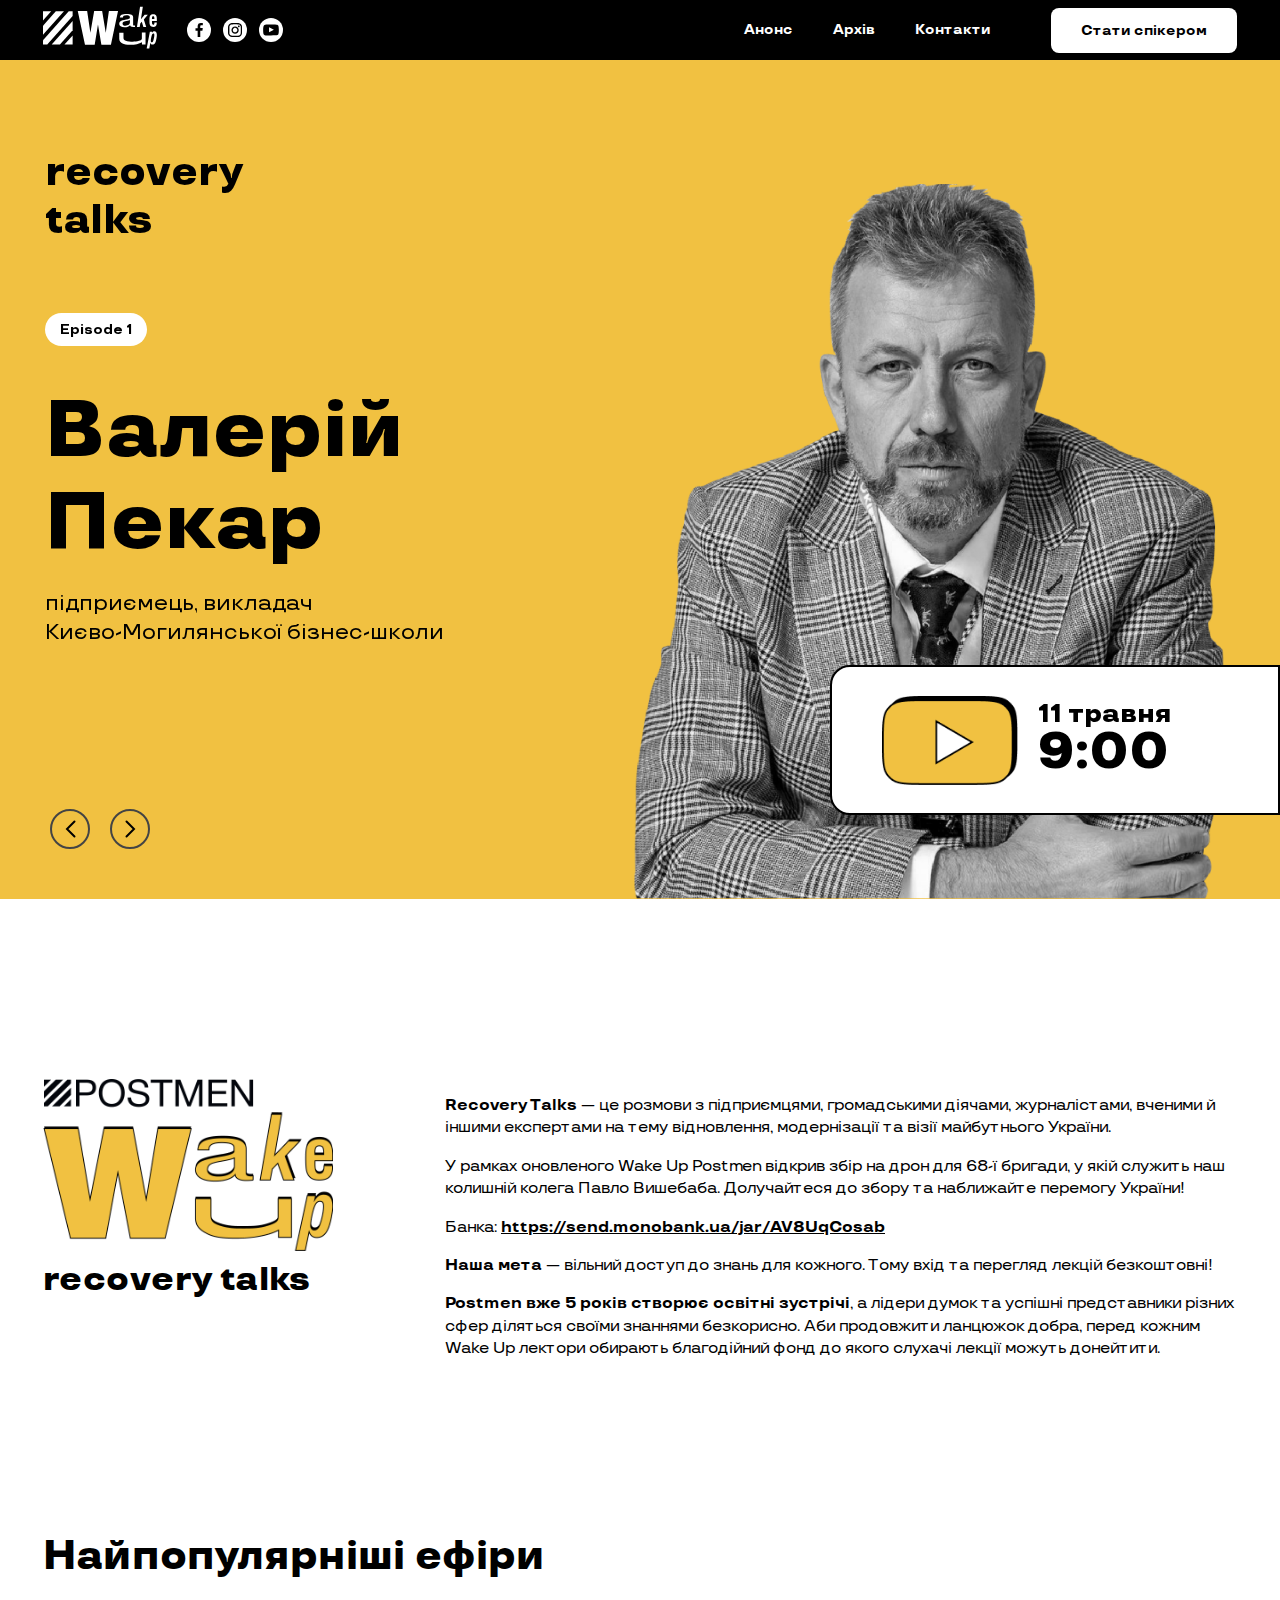
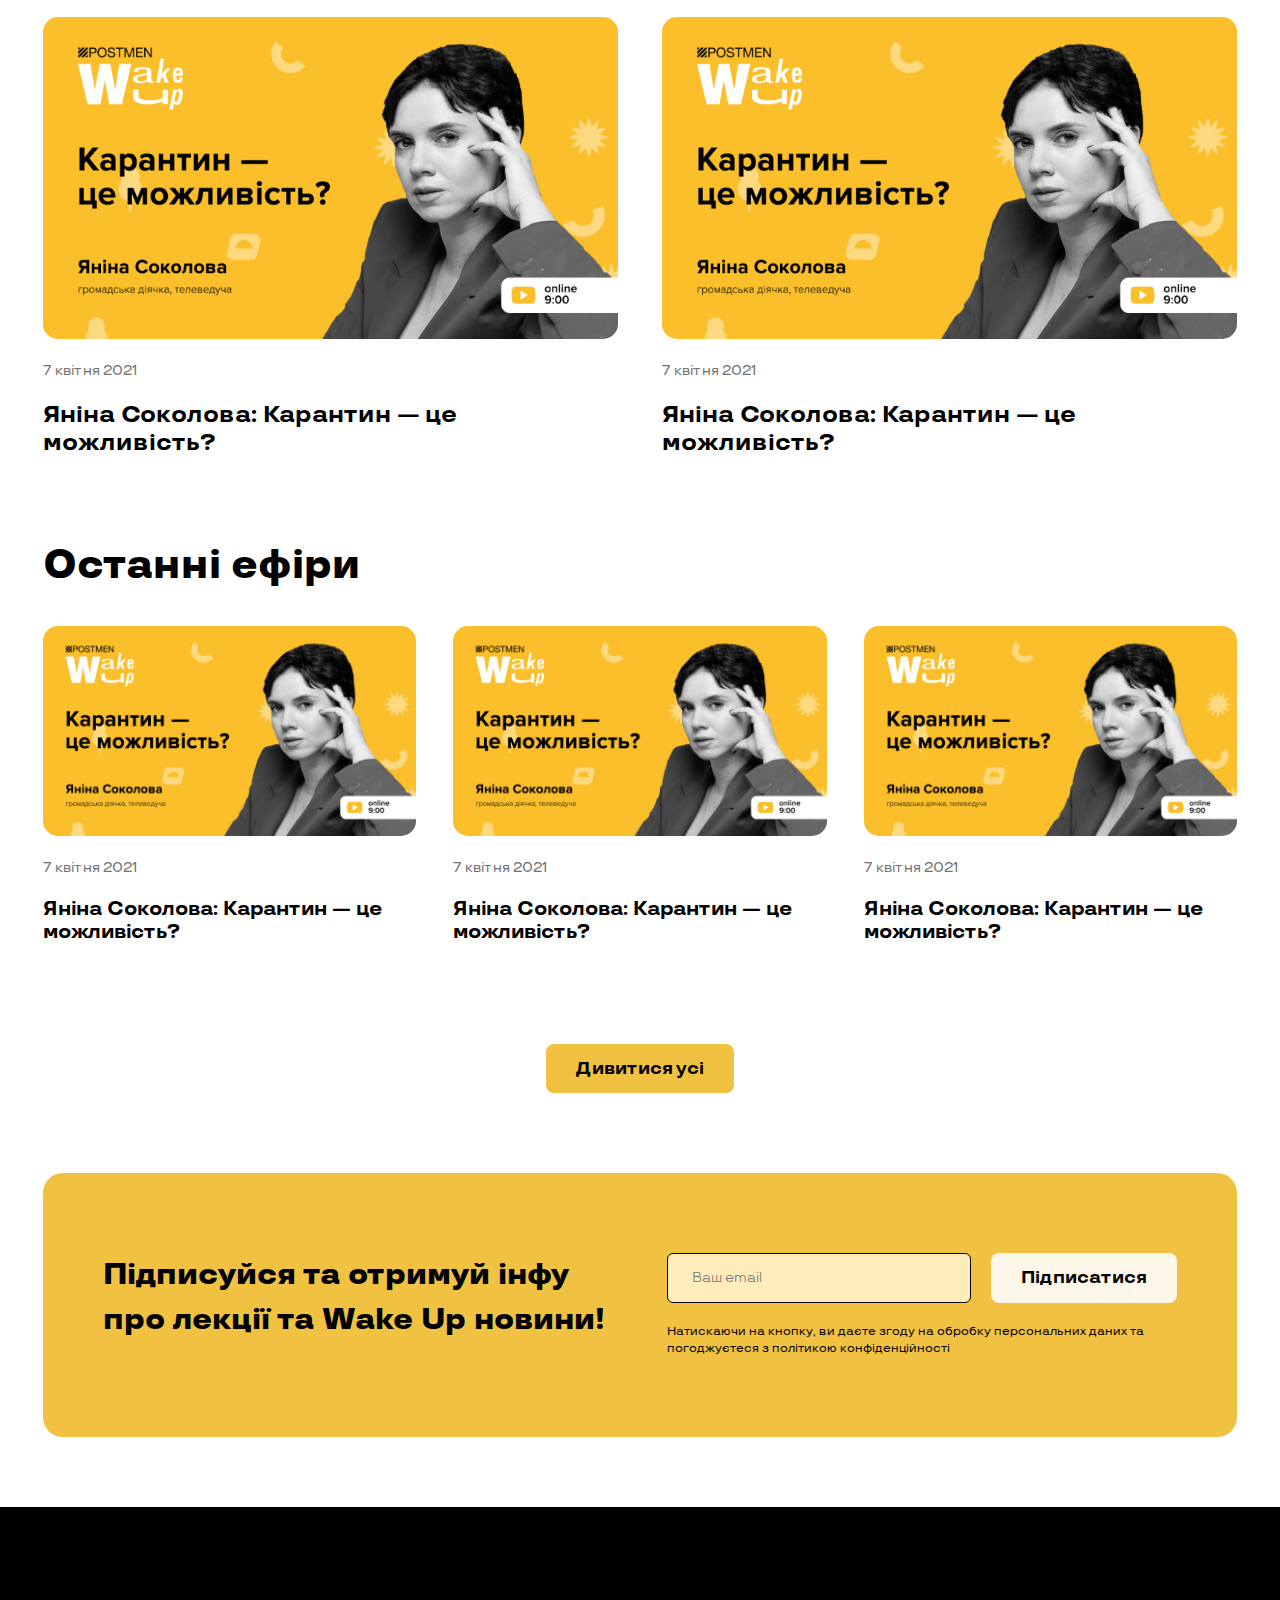
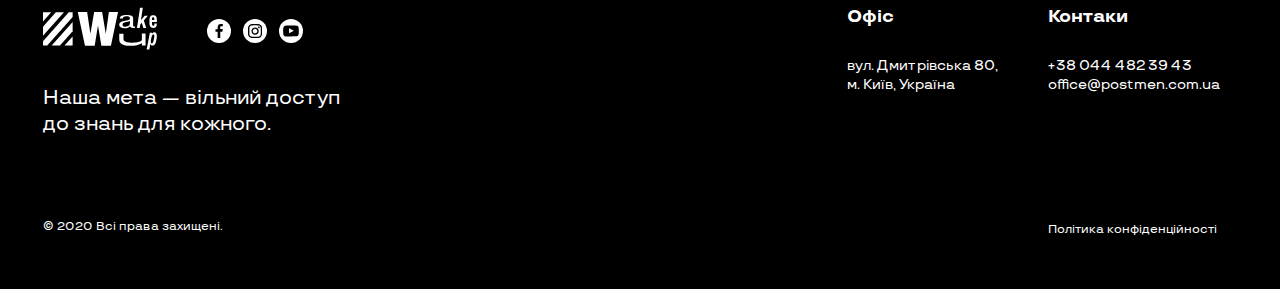
==== commit 250646be: "slider and error page" ====
--- a/index.html
+++ b/index.html
@@ -98,7 +98,7 @@
                         <a href="#" class="hero-block-item ">
                             <div class="hero-block-item-container container">
                                 <div class="row">
-                                    <div class="hero-block_info col-6">
+                                    <div class="hero-block_info col-12 col-lg-6">
                                         <h2 class="hero-block_info_h2 d-none d-lg-block">recovery <br>
                                             talks</h2>
                                         <div>
@@ -111,7 +111,7 @@
                                             Києво-Могилянської бізнес-школи </p>
                                     </div>
 
-                                    <div class="hero-block_img is-bottom col-6">
+                                    <div class="hero-block_img is-bottom col-12 col-lg-6">
                                         <h2 class="hero-block_info_h2 d-block d-lg-none">recovery<br>
                                             talks</h2>
 
@@ -142,7 +142,7 @@
                         <a href="#" class="hero-block-item ">
                             <div class="hero-block-item-container container">
                                 <div class="row">
-                                    <div class="hero-block_info col-6">
+                                    <div class="hero-block_info col-12 col-lg-6">
                                         <h2 class="hero-block_info_h2 d-none d-lg-block">recovery <br>
                                             talks</h2>
                                         <div>
@@ -155,7 +155,7 @@
                                             Києво-Могилянської бізнес-школи </p>
                                     </div>
 
-                                    <div class="hero-block_img is-bottom col-6">
+                                    <div class="hero-block_img is-bottom col-12 col-lg-6">
                                         <h2 class="hero-block_info_h2 d-block d-lg-none">recovery<br>
                                             talks</h2>
 
@@ -178,6 +178,7 @@
                                 </div>
                             </div>
                         </a>
+
                     </div>
                 </div>
             </div>
--- a/style/styles.css
+++ b/style/styles.css
@@ -441,7 +441,12 @@
 }
 .button.header-button {
   width: max-content;
-  padding: 5px 15px;
+  padding: 1px 15px;
+}
+@media (min-width: 365px) {
+  .button.header-button {
+    padding: 5px 15px;
+  }
 }
 @media (min-width: 768px) {
   .button {
@@ -1471,8 +1476,13 @@
 }
 
 .hero-block-wrapper {
-  background-color: var(--accent-color);
+  background-color: #ffffff;
   margin-top: calc(var(--header-height) - 1px);
+}
+@media (min-width: 992px) {
+  .hero-block-wrapper {
+    background-color: var(--accent-color);
+  }
 }
 
 .hero-block {
@@ -1502,23 +1512,36 @@
   height: 100%;
   min-height: calc(100vh - var(--header-height));
 }
+@media (max-width: 992px) {
+  .hero-block-item-container {
+    min-width: 100%;
+  }
+}
 .hero-block-item-container .row {
   height: 100%;
   min-height: calc(100vh - var(--header-height));
+  flex-direction: column-reverse;
+}
+@media (min-width: 992px) {
+  .hero-block-item-container .row {
+    flex-direction: row;
+  }
 }
 
 .hero-block_info {
   display: flex;
   height: 100%;
-  margin-top: 15px;
+  padding-top: 15px;
   padding-bottom: 50px;
+  padding-left: 40px;
   justify-content: flex-start;
   flex-direction: column;
   align-content: flex-start;
+  background-color: var(--accent-color);
 }
 @media (min-width: 768px) {
   .hero-block_info {
-    margin-top: 30px;
+    padding-top: 30px;
     padding-bottom: 80px;
   }
 }
@@ -1528,6 +1551,16 @@
     padding-bottom: 80px;
     flex-direction: column;
     justify-content: center;
+  }
+}
+@media (min-width: 1200px) {
+  .hero-block_info {
+    padding-left: 20px;
+  }
+}
+@media (min-width: 1400px) {
+  .hero-block_info {
+    padding-left: 60px;
   }
 }
 
@@ -1637,16 +1670,28 @@
 }
 .hero-block_img img {
   width: 70%;
+  height: 80%;
+  margin-top: 30px;
 }
 .hero-block_img.is-bottom {
   align-self: flex-end;
+  background-color: #ffffff;
 }
 .hero-block_img.has-capture {
   position: relative;
 }
 @media (min-width: 992px) {
   .hero-block_img img {
-    height: 100%;
+    width: 100%;
+  }
+  .hero-block_img.is-bottom {
+    background-color: transparent;
+  }
+}
+@media (min-width: 1200px) {
+  .hero-block_img img {
+    width: 100%;
+    margin-top: 60px;
   }
 }
 
@@ -1665,11 +1710,16 @@
   background-color: var(--base-color);
   border-radius: 20px 0 0 20px;
   border: 2px solid #000000;
-  padding: 40px;
+  padding: 15px;
   align-items: center;
 }
 .hero-block_capture img {
   width: 75px;
+}
+@media (min-width: 450px) {
+  .hero-block_capture {
+    top: 45vh;
+  }
 }
 @media (min-width: 768px) {
   .hero-block_capture {
